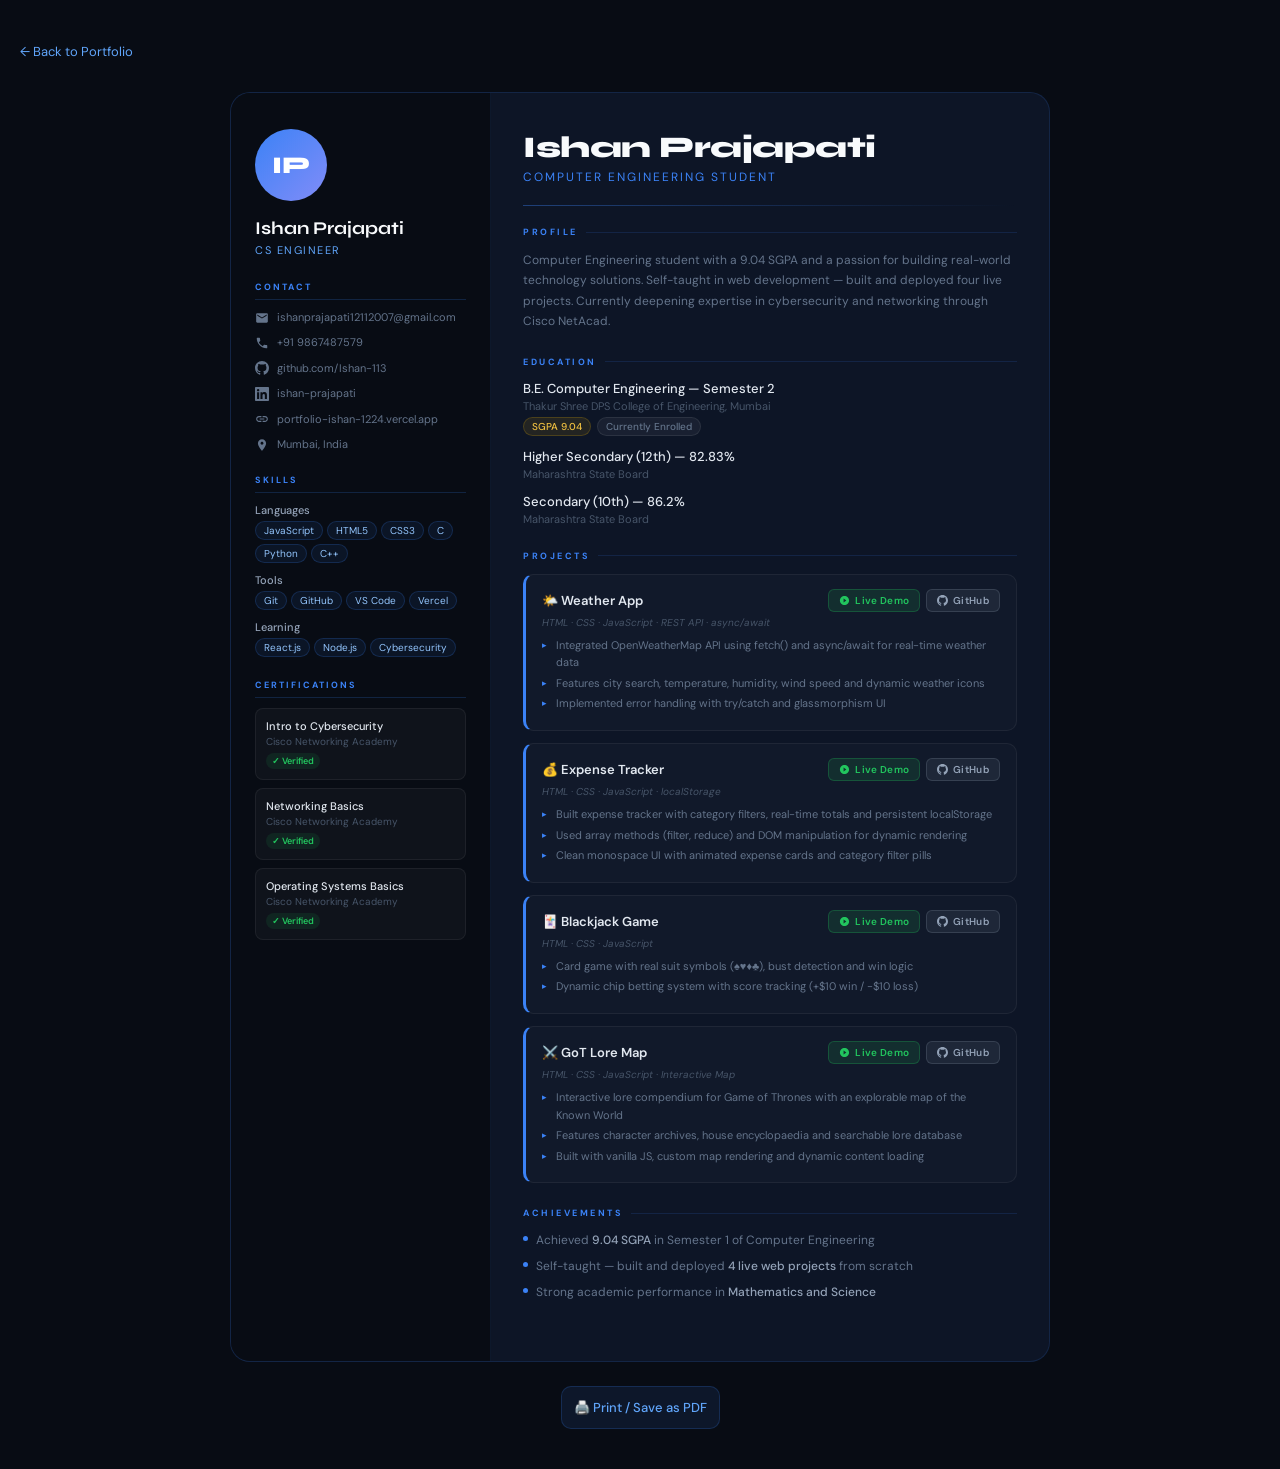
==== resume.html @ ac25f709 "Add OS Basics cert, fix Credly links, mobile resume layout, cursor fix" ====
<!DOCTYPE html>
<html lang="en">
<head>
  <meta charset="UTF-8"/>
  <meta name="viewport" content="width=device-width, initial-scale=1.0"/>
  <title>Ishan Prajapati — Resume</title>
  <link rel="preconnect" href="https://fonts.googleapis.com"/>
  <link href="https://fonts.googleapis.com/css2?family=Syne:wght@400;600;700;800&family=DM+Sans:wght@300;400;500&display=swap" rel="stylesheet"/>
  <style>
    *, *::before, *::after { margin: 0; padding: 0; box-sizing: border-box; }

    body {
      font-family: 'DM Sans', sans-serif;
      background: #080c14;
      color: #e2e8f0;
      min-height: 100vh;
      padding: 40px 20px;
    }

    .back-btn {
      display: inline-flex;
      align-items: center;
      gap: 8px;
      font-size: 13px;
      color: #60a5fa;
      text-decoration: none;
      margin-bottom: 32px;
      transition: opacity 0.2s;
    }
    .back-btn:hover { opacity: 0.7; }

    .resume {
      max-width: 820px;
      margin: 0 auto;
      background: #0d1526;
      border: 1px solid rgba(59,130,246,0.15);
      border-radius: 20px;
      overflow: hidden;
      display: flex;
    }

    /* ── Sidebar ── */
    .sidebar {
      width: 260px;
      background: #080c14;
      padding: 36px 24px;
      flex-shrink: 0;
      border-right: 1px solid rgba(59,130,246,0.1);
    }

    .avatar {
      width: 72px; height: 72px;
      border-radius: 50%;
      background: linear-gradient(135deg, #3b82f6, #818cf8);
      display: flex; align-items: center; justify-content: center;
      font-family: 'Syne', sans-serif;
      font-size: 24px; font-weight: 800; color: white;
      margin-bottom: 16px;
    }

    .sidebar-name { font-family: 'Syne', sans-serif; font-size: 18px; font-weight: 700; color: #f8fafc; margin-bottom: 4px; }
    .sidebar-title { font-size: 11px; color: #60a5fa; letter-spacing: 1.5px; text-transform: uppercase; margin-bottom: 24px; }

    .s-label {
      font-size: 9px; font-weight: 700; letter-spacing: 2px; text-transform: uppercase;
      color: #3b82f6; margin-bottom: 10px; margin-top: 22px;
      padding-bottom: 6px; border-bottom: 1px solid rgba(59,130,246,0.2);
    }

    .contact-item {
      display: flex; align-items: center; gap: 8px;
      font-size: 11px; color: #64748b; margin-bottom: 10px;
      line-height: 1.4; text-decoration: none; transition: color 0.2s;
    }
    .contact-item:hover { color: #60a5fa; }
    .contact-item svg { width: 14px; height: 14px; flex-shrink: 0; fill: currentColor; }

    .skill-row { margin-bottom: 10px; }
    .skill-name { font-size: 11px; color: #94a3b8; margin-bottom: 4px; font-weight: 500; }
    .skill-tags { display: flex; flex-wrap: wrap; gap: 4px; }
    .skill-tag { font-size: 10px; padding: 2px 8px; border-radius: 20px; background: rgba(59,130,246,0.08); border: 1px solid rgba(59,130,246,0.2); color: #93c5fd; }

    .cert-item { background: rgba(255,255,255,0.03); border: 1px solid rgba(255,255,255,0.06); border-radius: 8px; padding: 10px; margin-bottom: 8px; }
    .cert-name { font-size: 11px; color: #e2e8f0; font-weight: 500; margin-bottom: 2px; }
    .cert-org { font-size: 10px; color: #475569; }
    .cert-badge { display: inline-block; margin-top: 4px; font-size: 9px; padding: 2px 6px; border-radius: 10px; background: rgba(34,197,94,0.1); color: #22c55e; font-weight: 600; }

    /* ── Main ── */
    .main { flex: 1; padding: 36px 32px; }

    .main-name { font-family: 'Syne', sans-serif; font-size: 30px; font-weight: 800; color: #f8fafc; letter-spacing: -0.5px; margin-bottom: 4px; }
    .main-title { font-size: 12px; color: #3b82f6; letter-spacing: 2px; text-transform: uppercase; margin-bottom: 20px; }
    .divider { height: 1px; background: linear-gradient(90deg, rgba(59,130,246,0.4), transparent); margin-bottom: 20px; }

    .m-section { margin-bottom: 24px; }
    .m-label { font-size: 9px; font-weight: 700; letter-spacing: 2.5px; text-transform: uppercase; color: #3b82f6; margin-bottom: 12px; display: flex; align-items: center; gap: 8px; }
    .m-label::after { content: ''; flex: 1; height: 1px; background: rgba(59,130,246,0.15); }

    .profile-text { font-size: 12px; color: #64748b; line-height: 1.7; }

    .edu-item { margin-bottom: 12px; }
    .edu-degree { font-size: 13px; font-weight: 500; color: #e2e8f0; margin-bottom: 2px; }
    .edu-school { font-size: 11px; color: #475569; margin-bottom: 4px; }
    .edu-badges { display: flex; gap: 6px; }
    .badge { font-size: 10px; padding: 2px 8px; border-radius: 10px; font-weight: 500; }
    .badge-gold { background: rgba(234,179,8,0.1); color: #f0c040; border: 1px solid rgba(234,179,8,0.2); }
    .badge-gray { background: rgba(255,255,255,0.05); color: #64748b; border: 1px solid rgba(255,255,255,0.08); }

    .project-block { background: rgba(255,255,255,0.02); border: 1px solid rgba(255,255,255,0.06); border-left: 3px solid #3b82f6; border-radius: 10px; padding: 14px 16px; margin-bottom: 12px; transition: all 0.2s; }
    .project-block:hover { border-color: rgba(59,130,246,0.4); background: rgba(59,130,246,0.03); transform: translateX(3px); }
    .project-block-header { display: flex; justify-content: space-between; align-items: center; margin-bottom: 4px; gap: 10px; }
    .project-block-name { font-size: 13px; font-weight: 600; color: #e2e8f0; display: flex; align-items: center; gap: 6px; }
    .project-block-links { display: flex; gap: 6px; flex-shrink: 0; }

    .proj-btn { display: inline-flex; align-items: center; gap: 5px; font-size: 10px; font-weight: 600; padding: 4px 10px; border-radius: 6px; text-decoration: none; transition: all 0.2s; letter-spacing: 0.3px; }
    .proj-btn svg { width: 11px; height: 11px; fill: currentColor; flex-shrink: 0; }
    .proj-btn-live { background: rgba(34,197,94,0.12); color: #22c55e; border: 1px solid rgba(34,197,94,0.25); }
    .proj-btn-live:hover { background: rgba(34,197,94,0.22); box-shadow: 0 0 10px rgba(34,197,94,0.2); transform: translateY(-1px); }
    .proj-btn-github { background: rgba(148,163,184,0.1); color: #94a3b8; border: 1px solid rgba(148,163,184,0.2); }
    .proj-btn-github:hover { background: rgba(148,163,184,0.2); color: #e2e8f0; transform: translateY(-1px); }

    .project-stack { font-size: 10px; color: #475569; font-style: italic; margin-bottom: 8px; }
    .project-points { list-style: none; }
    .project-points li { font-size: 11px; color: #64748b; line-height: 1.6; padding-left: 14px; position: relative; margin-bottom: 3px; }
    .project-points li::before { content: '▸'; position: absolute; left: 0; color: #3b82f6; font-size: 9px; top: 1px; }

    .achieve-item { display: flex; gap: 8px; margin-bottom: 8px; align-items: flex-start; }
    .achieve-dot { width: 5px; height: 5px; border-radius: 50%; background: #3b82f6; flex-shrink: 0; margin-top: 5px; }
    .achieve-text { font-size: 12px; color: #64748b; line-height: 1.5; }
    .achieve-text strong { color: #94a3b8; font-weight: 500; }

    .print-btn {
      display: block; text-align: center; margin: 24px auto 0; max-width: 820px;
      padding: 12px; background: rgba(59,130,246,0.1); border: 1px solid rgba(59,130,246,0.2);
      border-radius: 10px; color: #60a5fa; font-size: 13px; font-weight: 500;
      cursor: pointer; transition: all 0.2s; font-family: 'DM Sans', sans-serif;
    }
    .print-btn:hover { background: rgba(59,130,246,0.2); }

    /* ── Animations ── */
    @keyframes fadeUp { from{opacity:0;transform:translateY(20px)}to{opacity:1;transform:translateY(0)} }
    @keyframes slideInLeft { from{opacity:0;transform:translateX(-20px)}to{opacity:1;transform:translateX(0)} }
    .anim-fade-up    { opacity: 0; }
    .anim-slide-left { opacity: 0; }
    .anim-fade-up.visible    { animation: fadeUp 0.5s ease forwards; }
    .anim-slide-left.visible { animation: slideInLeft 0.5s ease forwards; }

    /* ── Tablet & Mobile: keep side-by-side, just shrink ── */
    @media (max-width: 780px) {
      body { padding: 12px 6px; }
      .back-btn { font-size: 12px; margin-bottom: 16px; }

      .resume {
        flex-direction: row !important;
        border-radius: 12px;
        overflow: hidden;
      }

      .sidebar {
        width: 160px;
        min-width: 160px;
        padding: 20px 14px;
        border-right: 1px solid rgba(59,130,246,0.1);
        border-bottom: none;
        overflow: hidden;
      }

      .avatar { width: 48px; height: 48px; font-size: 16px; margin-bottom: 10px; }
      .sidebar-name { font-size: 13px; margin-bottom: 3px; }
      .sidebar-title { font-size: 8px; letter-spacing: 1px; margin-bottom: 16px; }
      .s-label { font-size: 7px; margin-top: 14px; margin-bottom: 7px; }
      .contact-item { font-size: 9px; gap: 5px; margin-bottom: 7px; overflow: hidden; word-break: break-all; }
      .contact-item svg { width: 10px; height: 10px; flex-shrink: 0; }
      .skill-name { font-size: 9px; }
      .skill-tag { font-size: 8px; padding: 1px 5px; }
      .cert-item { padding: 7px 8px; margin-bottom: 6px; }
      .cert-name { font-size: 9px; }
      .cert-org { font-size: 8px; }
      .cert-badge { font-size: 7px; }

      .main { flex: 1; padding: 20px 14px; min-width: 0; }
      .main-name { font-size: 20px; }
      .main-title { font-size: 9px; letter-spacing: 1.5px; }
      .m-label { font-size: 8px; }
      .profile-text { font-size: 11px; }
      .edu-degree { font-size: 11px; }
      .edu-school { font-size: 10px; }
      .badge { font-size: 9px; }
      .project-block { padding: 10px 12px; }
      .project-block-name { font-size: 11px; }
      .project-stack { font-size: 9px; }
      .project-points li { font-size: 10px; }
      .proj-btn { font-size: 9px; padding: 3px 8px; }
      .achieve-text { font-size: 11px; }
      .project-block-header { flex-direction: column; align-items: flex-start; gap: 5px; }
      .project-block-links { flex-wrap: wrap; }
    }

    /* Extra small screens */
    @media (max-width: 400px) {
      .sidebar {
        width: 135px;
        min-width: 135px;
        padding: 16px 10px;
      }
      .sidebar-name { font-size: 11px; }
      .contact-item { font-size: 8px; }
      .main { padding: 16px 10px; }
      .main-name { font-size: 17px; }
    }

    /* ── PRINT ── */
    @media print {
      /* Force exact colors */
      * { -webkit-print-color-adjust: exact !important; print-color-adjust: exact !important; }

      body { background: #fff; padding: 0; margin: 0; }
      .back-btn, .print-btn { display: none !important; }

      /*
        The layout fix: remove border-radius and overflow:hidden from .resume,
        then use a proper side-by-side layout that doesn't clip or bleed.
        We set explicit pixel widths so PDF renderer has no ambiguity.
      */
      .resume {
        display: flex !important;
        flex-direction: row !important;
        max-width: 100% !important;
        width: 100% !important;
        border-radius: 0 !important;
        border: none !important;
        box-shadow: none !important;
        overflow: visible !important;   /* NOT hidden — this was causing clipping */
        background: transparent !important;
      }

      /* Sidebar: fixed 240px, navy, self-contained */
      .sidebar {
        width: 240px !important;
        min-width: 240px !important;
        max-width: 240px !important;
        flex-shrink: 0 !important;
        flex-grow: 0 !important;
        background: #1e2d4a !important;
        padding: 24px 16px !important;
        border-right: none !important;
        border-radius: 0 !important;
        overflow: hidden !important;       /* clips content that would bleed right */
        box-sizing: border-box !important;
      }

      /* Every element inside sidebar must stay within 240px */
      .sidebar * {
        max-width: 100% !important;
        box-sizing: border-box !important;
        word-break: break-word !important;
        overflow-wrap: break-word !important;
      }

      /* Main: takes all remaining width */
      .main {
        flex: 1 1 auto !important;
        min-width: 0 !important;          /* prevents flex blowout */
        background: #fff !important;
        padding: 24px 22px !important;
        border-radius: 0 !important;
        overflow: hidden !important;
        box-sizing: border-box !important;
      }

      /* Sidebar colors */
      .avatar        { width: 52px !important; height: 52px !important; font-size: 17px !important; margin-bottom: 10px !important; }
      .sidebar-name  { color: #fff !important; font-size: 14px !important; margin-bottom: 3px !important; }
      .sidebar-title { color: #93c5fd !important; font-size: 9px !important; margin-bottom: 16px !important; }
      .s-label       { color: #93c5fd !important; border-bottom-color: rgba(147,197,253,0.3) !important; font-size: 8px !important; margin-top: 14px !important; margin-bottom: 7px !important; }
      .contact-item  { color: #cbd5e1 !important; font-size: 9px !important; margin-bottom: 7px !important; }
      .contact-item svg { fill: #93c5fd !important; width: 11px !important; height: 11px !important; }
      .skill-name    { font-size: 9px !important; color: #94a3b8 !important; margin-bottom: 3px !important; }
      .skill-tags    { display: flex !important; flex-wrap: wrap !important; gap: 3px !important; }
      .skill-tag     { font-size: 8px !important; padding: 1px 5px !important; color: #bfdbfe !important; background: rgba(147,197,253,0.1) !important; border-color: rgba(147,197,253,0.2) !important; }
      .skill-row     { margin-bottom: 8px !important; }
      .cert-item     { padding: 7px 8px !important; margin-bottom: 6px !important; background: rgba(255,255,255,0.04) !important; border-color: rgba(147,197,253,0.15) !important; }
      .cert-name     { font-size: 10px !important; color: #f1f5f9 !important; }
      .cert-org      { font-size: 8px !important; color: #94a3b8 !important; }
      .cert-badge    { font-size: 7px !important; background: rgba(34,197,94,0.2) !important; color: #86efac !important; }

      /* Main colors */
      .main-name     { color: #0f172a !important; font-size: 24px !important; }
      .main-title    { color: #2563eb !important; font-size: 10px !important; }
      .divider       { background: linear-gradient(90deg, #2563eb, transparent) !important; margin-bottom: 14px !important; }
      .m-label       { color: #2563eb !important; font-size: 8px !important; }
      .m-label::after { background: rgba(37,99,235,0.15) !important; }
      .m-section     { margin-bottom: 14px !important; }
      .profile-text  { color: #334155 !important; font-size: 11px !important; }
      .edu-item      { margin-bottom: 9px !important; }
      .edu-degree    { color: #0f172a !important; font-size: 12px !important; }
      .edu-school    { color: #475569 !important; font-size: 10px !important; }
      .badge-gold    { background: rgba(234,179,8,0.12) !important; color: #92400e !important; border-color: rgba(234,179,8,0.3) !important; font-size: 8px !important; }
      .badge-gray    { background: rgba(0,0,0,0.05) !important; color: #475569 !important; border-color: rgba(0,0,0,0.1) !important; font-size: 8px !important; }

      /* Project cards */
      .project-block {
        background: #f8faff !important;
        border: 1px solid #e2e8f0 !important;
        border-left: 3px solid #2563eb !important;
        box-shadow: none !important;
        transform: none !important;
        break-inside: avoid !important;
        margin-bottom: 8px !important;
        padding: 9px 11px !important;
        border-radius: 6px !important;
      }
      .project-block:hover { transform: none !important; }
      .project-block-name { color: #0f172a !important; font-size: 11px !important; }
      .project-stack      { color: #64748b !important; font-size: 8px !important; margin-bottom: 5px !important; }
      .project-points li  { color: #334155 !important; font-size: 9px !important; }
      .project-points li::before { color: #2563eb !important; }

      /* Clickable buttons in PDF */
      .proj-btn {
        display: inline-flex !important;
        align-items: center !important;
        gap: 3px !important;
        font-size: 7px !important;
        padding: 2px 6px !important;
        border-radius: 4px !important;
        text-decoration: none !important;
        font-weight: 600 !important;
      }
      .proj-btn svg { width: 8px !important; height: 8px !important; }
      .proj-btn-live   { background: rgba(34,197,94,0.12) !important; color: #166534 !important; border: 1px solid rgba(34,197,94,0.3) !important; }
      .proj-btn-github { background: rgba(0,0,0,0.05) !important; color: #1e293b !important; border: 1px solid rgba(0,0,0,0.15) !important; }

      .achieve-text        { color: #334155 !important; font-size: 10px !important; }
      .achieve-text strong { color: #0f172a !important; }
      .achieve-dot         { background: #2563eb !important; }

      /* Freeze animations in print */
      .anim-fade-up, .anim-slide-left { opacity: 1 !important; animation: none !important; }
    }
  </style>
</head>
<body>
  <a href="index.html" class="back-btn">← Back to Portfolio</a>

  <div class="resume">
    <!-- Sidebar -->
    <div class="sidebar anim-slide-left">
      <div class="avatar">IP</div>
      <div class="sidebar-name">Ishan Prajapati</div>
      <div class="sidebar-title">CS Engineer</div>

      <div class="s-label">Contact</div>

      <a href="mailto:ishanprajapati12112007@gmail.com" class="contact-item">
        <svg viewBox="0 0 24 24"><path d="M20 4H4c-1.1 0-2 .9-2 2v12c0 1.1.9 2 2 2h16c1.1 0 2-.9 2-2V6c0-1.1-.9-2-2-2zm0 4l-8 5-8-5V6l8 5 8-5v2z"/></svg>
        ishanprajapati12112007@gmail.com
      </a>

      <a href="tel:+919867487579" class="contact-item">
        <svg viewBox="0 0 24 24"><path d="M6.6 10.8c1.4 2.8 3.8 5.1 6.6 6.6l2.2-2.2c.3-.3.7-.4 1-.2 1.1.4 2.3.6 3.6.6.6 0 1 .4 1 1V20c0 .6-.4 1-1 1-9.4 0-17-7.6-17-17 0-.6.4-1 1-1h3.5c.6 0 1 .4 1 1 0 1.3.2 2.5.6 3.6.1.3 0 .7-.2 1L6.6 10.8z"/></svg>
        +91 9867487579
      </a>

      <a href="https://github.com/Ishan-113" target="_blank" class="contact-item">
        <svg viewBox="0 0 24 24"><path d="M12 0C5.374 0 0 5.373 0 12c0 5.302 3.438 9.8 8.207 11.387.599.111.793-.261.793-.577v-2.234c-3.338.726-4.033-1.416-4.033-1.416-.546-1.387-1.333-1.756-1.333-1.756-1.089-.745.083-.729.083-.729 1.205.084 1.839 1.237 1.839 1.237 1.07 1.834 2.807 1.304 3.492.997.107-.775.418-1.305.762-1.604-2.665-.305-5.467-1.334-5.467-5.931 0-1.311.469-2.381 1.236-3.221-.124-.303-.535-1.524.117-3.176 0 0 1.008-.322 3.301 1.23A11.509 11.509 0 0112 5.803c1.02.005 2.047.138 3.006.404 2.291-1.552 3.297-1.23 3.297-1.23.653 1.653.242 2.874.118 3.176.77.84 1.235 1.911 1.235 3.221 0 4.609-2.807 5.624-5.479 5.921.43.372.823 1.102.823 2.222v3.293c0 .319.192.694.801.576C20.566 21.797 24 17.3 24 12c0-6.627-5.373-12-12-12z"/></svg>
        github.com/Ishan-113
      </a>

      <a href="https://linkedin.com/in/ishan-prajapati-607b953b5" target="_blank" class="contact-item">
        <svg viewBox="0 0 24 24"><path d="M20.447 20.452h-3.554v-5.569c0-1.328-.027-3.037-1.852-3.037-1.853 0-2.136 1.445-2.136 2.939v5.667H9.351V9h3.414v1.561h.046c.477-.9 1.637-1.85 3.37-1.85 3.601 0 4.267 2.37 4.267 5.455v6.286zM5.337 7.433a2.062 2.062 0 01-2.063-2.065 2.064 2.064 0 112.063 2.065zm1.782 13.019H3.555V9h3.564v11.452zM22.225 0H1.771C.792 0 0 .774 0 1.729v20.542C0 23.227.792 24 1.771 24h20.451C23.2 24 24 23.227 24 22.271V1.729C24 .774 23.2 0 22.222 0h.003z"/></svg>
        ishan-prajapati
      </a>

      <a href="https://portfolio-ishan-1224.vercel.app" target="_blank" class="contact-item">
        <svg viewBox="0 0 24 24"><path d="M3.9 12c0-1.71 1.39-3.1 3.1-3.1h4V7H7c-2.76 0-5 2.24-5 5s2.24 5 5 5h4v-1.9H7c-1.71 0-3.1-1.39-3.1-3.1zM8 13h8v-2H8v2zm9-6h-4v1.9h4c1.71 0 3.1 1.39 3.1 3.1s-1.39 3.1-3.1 3.1h-4V17h4c2.76 0 5-2.24 5-5s-2.24-5-5-5z"/></svg>
        portfolio-ishan-1224.vercel.app
      </a>

      <a href="#" class="contact-item">
        <svg viewBox="0 0 24 24"><path d="M12 2C8.13 2 5 5.13 5 9c0 5.25 7 13 7 13s7-7.75 7-13c0-3.87-3.13-7-7-7zm0 9.5c-1.38 0-2.5-1.12-2.5-2.5s1.12-2.5 2.5-2.5 2.5 1.12 2.5 2.5-1.12 2.5-2.5 2.5z"/></svg>
        Mumbai, India
      </a>

      <div class="s-label">Skills</div>
      <div class="skill-row">
        <div class="skill-name">Languages</div>
        <div class="skill-tags">
          <span class="skill-tag">JavaScript</span>
          <span class="skill-tag">HTML5</span>
          <span class="skill-tag">CSS3</span>
          <span class="skill-tag">C</span>
          <span class="skill-tag">Python</span>
          <span class="skill-tag">C++</span>
        </div>
      </div>
      <div class="skill-row">
        <div class="skill-name">Tools</div>
        <div class="skill-tags">
          <span class="skill-tag">Git</span>
          <span class="skill-tag">GitHub</span>
          <span class="skill-tag">VS Code</span>
          <span class="skill-tag">Vercel</span>
        </div>
      </div>
      <div class="skill-row">
        <div class="skill-name">Learning</div>
        <div class="skill-tags">
          <span class="skill-tag">React.js</span>
          <span class="skill-tag">Node.js</span>
          <span class="skill-tag">Cybersecurity</span>
        </div>
      </div>

      <div class="s-label">Certifications</div>
      <a href="https://www.credly.com/badges/1be4bca6-f42c-42bf-88e2-a6bc66905e0d/public_url" target="_blank" class="cert-item" style="display:block;text-decoration:none;">
        <div class="cert-name">Intro to Cybersecurity</div>
        <div class="cert-org">Cisco Networking Academy</div>
        <span class="cert-badge">✓ Verified</span>
      </a>
      <a href="https://www.credly.com/badges/a7fa92ae-b0f7-4a75-a039-a1db6ab6cb23/public_url" target="_blank" class="cert-item" style="display:block;text-decoration:none;">
        <div class="cert-name">Networking Basics</div>
        <div class="cert-org">Cisco Networking Academy</div>
        <span class="cert-badge">✓ Verified</span>
      </a>
      <a href="https://www.credly.com/badges/d5253e7c-0d93-44e0-94ad-777a3e38d21d/public_url" target="_blank" class="cert-item" style="display:block;text-decoration:none;">
        <div class="cert-name">Operating Systems Basics</div>
        <div class="cert-org">Cisco Networking Academy</div>
        <span class="cert-badge">✓ Verified</span>
      </a>
    </div>

    <!-- Main -->
    <div class="main anim-fade-up">
      <div class="main-name">Ishan Prajapati</div>
      <div class="main-title">Computer Engineering Student</div>
      <div class="divider"></div>

      <div class="m-section">
        <div class="m-label">Profile</div>
        <p class="profile-text">Computer Engineering student with a 9.04 SGPA and a passion for building real-world technology solutions. Self-taught in web development — built and deployed four live projects. Currently deepening expertise in cybersecurity and networking through Cisco NetAcad.</p>
      </div>

      <div class="m-section">
        <div class="m-label">Education</div>
        <div class="edu-item">
          <div class="edu-degree">B.E. Computer Engineering — Semester 2</div>
          <div class="edu-school">Thakur Shree DPS College of Engineering, Mumbai</div>
          <div class="edu-badges">
            <span class="badge badge-gold">SGPA 9.04</span>
            <span class="badge badge-gray">Currently Enrolled</span>
          </div>
        </div>
        <div class="edu-item">
          <div class="edu-degree">Higher Secondary (12th) — 82.83%</div>
          <div class="edu-school">Maharashtra State Board</div>
        </div>
        <div class="edu-item">
          <div class="edu-degree">Secondary (10th) — 86.2%</div>
          <div class="edu-school">Maharashtra State Board</div>
        </div>
      </div>

      <div class="m-section">
        <div class="m-label">Projects</div>

        <div class="project-block">
          <div class="project-block-header">
            <div class="project-block-name">🌤️ Weather App</div>
            <div class="project-block-links">
              <a href="https://weather-app-chi-two-25.vercel.app/" target="_blank" class="proj-btn proj-btn-live">
                <svg viewBox="0 0 24 24"><path d="M12 2C6.48 2 2 6.48 2 12s4.48 10 10 10 10-4.48 10-10S17.52 2 12 2zm-2 14.5v-9l6 4.5-6 4.5z"/></svg>
                Live Demo
              </a>
              <a href="https://github.com/Ishan-113/weather-app" target="_blank" class="proj-btn proj-btn-github">
                <svg viewBox="0 0 24 24"><path d="M12 0C5.374 0 0 5.373 0 12c0 5.302 3.438 9.8 8.207 11.387.599.111.793-.261.793-.577v-2.234c-3.338.726-4.033-1.416-4.033-1.416-.546-1.387-1.333-1.756-1.333-1.756-1.089-.745.083-.729.083-.729 1.205.084 1.839 1.237 1.839 1.237 1.07 1.834 2.807 1.304 3.492.997.107-.775.418-1.305.762-1.604-2.665-.305-5.467-1.334-5.467-5.931 0-1.311.469-2.381 1.236-3.221-.124-.303-.535-1.524.117-3.176 0 0 1.008-.322 3.301 1.23A11.509 11.509 0 0112 5.803c1.02.005 2.047.138 3.006.404 2.291-1.552 3.297-1.23 3.297-1.23.653 1.653.242 2.874.118 3.176.77.84 1.235 1.911 1.235 3.221 0 4.609-2.807 5.624-5.479 5.921.43.372.823 1.102.823 2.222v3.293c0 .319.192.694.801.576C20.566 21.797 24 17.3 24 12c0-6.627-5.373-12-12-12z"/></svg>
                GitHub
              </a>
            </div>
          </div>
          <div class="project-stack">HTML · CSS · JavaScript · REST API · async/await</div>
          <ul class="project-points">
            <li>Integrated OpenWeatherMap API using fetch() and async/await for real-time weather data</li>
            <li>Features city search, temperature, humidity, wind speed and dynamic weather icons</li>
            <li>Implemented error handling with try/catch and glassmorphism UI</li>
          </ul>
        </div>

        <div class="project-block">
          <div class="project-block-header">
            <div class="project-block-name">💰 Expense Tracker</div>
            <div class="project-block-links">
              <a href="https://expense-tracker-peach-three-29.vercel.app/" target="_blank" class="proj-btn proj-btn-live">
                <svg viewBox="0 0 24 24"><path d="M12 2C6.48 2 2 6.48 2 12s4.48 10 10 10 10-4.48 10-10S17.52 2 12 2zm-2 14.5v-9l6 4.5-6 4.5z"/></svg>
                Live Demo
              </a>
              <a href="https://github.com/Ishan-113/expense-tracker" target="_blank" class="proj-btn proj-btn-github">
                <svg viewBox="0 0 24 24"><path d="M12 0C5.374 0 0 5.373 0 12c0 5.302 3.438 9.8 8.207 11.387.599.111.793-.261.793-.577v-2.234c-3.338.726-4.033-1.416-4.033-1.416-.546-1.387-1.333-1.756-1.333-1.756-1.089-.745.083-.729.083-.729 1.205.084 1.839 1.237 1.839 1.237 1.07 1.834 2.807 1.304 3.492.997.107-.775.418-1.305.762-1.604-2.665-.305-5.467-1.334-5.467-5.931 0-1.311.469-2.381 1.236-3.221-.124-.303-.535-1.524.117-3.176 0 0 1.008-.322 3.301 1.23A11.509 11.509 0 0112 5.803c1.02.005 2.047.138 3.006.404 2.291-1.552 3.297-1.23 3.297-1.23.653 1.653.242 2.874.118 3.176.77.84 1.235 1.911 1.235 3.221 0 4.609-2.807 5.624-5.479 5.921.43.372.823 1.102.823 2.222v3.293c0 .319.192.694.801.576C20.566 21.797 24 17.3 24 12c0-6.627-5.373-12-12-12z"/></svg>
                GitHub
              </a>
            </div>
          </div>
          <div class="project-stack">HTML · CSS · JavaScript · localStorage</div>
          <ul class="project-points">
            <li>Built expense tracker with category filters, real-time totals and persistent localStorage</li>
            <li>Used array methods (filter, reduce) and DOM manipulation for dynamic rendering</li>
            <li>Clean monospace UI with animated expense cards and category filter pills</li>
          </ul>
        </div>

        <div class="project-block">
          <div class="project-block-header">
            <div class="project-block-name">🃏 Blackjack Game</div>
            <div class="project-block-links">
              <a href="https://blackjack-alpha-wine.vercel.app/" target="_blank" class="proj-btn proj-btn-live">
                <svg viewBox="0 0 24 24"><path d="M12 2C6.48 2 2 6.48 2 12s4.48 10 10 10 10-4.48 10-10S17.52 2 12 2zm-2 14.5v-9l6 4.5-6 4.5z"/></svg>
                Live Demo
              </a>
              <a href="https://github.com/Ishan-113/blackjack" target="_blank" class="proj-btn proj-btn-github">
                <svg viewBox="0 0 24 24"><path d="M12 0C5.374 0 0 5.373 0 12c0 5.302 3.438 9.8 8.207 11.387.599.111.793-.261.793-.577v-2.234c-3.338.726-4.033-1.416-4.033-1.416-.546-1.387-1.333-1.756-1.333-1.756-1.089-.745.083-.729.083-.729 1.205.084 1.839 1.237 1.839 1.237 1.07 1.834 2.807 1.304 3.492.997.107-.775.418-1.305.762-1.604-2.665-.305-5.467-1.334-5.467-5.931 0-1.311.469-2.381 1.236-3.221-.124-.303-.535-1.524.117-3.176 0 0 1.008-.322 3.301 1.23A11.509 11.509 0 0112 5.803c1.02.005 2.047.138 3.006.404 2.291-1.552 3.297-1.23 3.297-1.23.653 1.653.242 2.874.118 3.176.77.84 1.235 1.911 1.235 3.221 0 4.609-2.807 5.624-5.479 5.921.43.372.823 1.102.823 2.222v3.293c0 .319.192.694.801.576C20.566 21.797 24 17.3 24 12c0-6.627-5.373-12-12-12z"/></svg>
                GitHub
              </a>
            </div>
          </div>
          <div class="project-stack">HTML · CSS · JavaScript</div>
          <ul class="project-points">
            <li>Card game with real suit symbols (♠♥♦♣), bust detection and win logic</li>
            <li>Dynamic chip betting system with score tracking (+$10 win / -$10 loss)</li>
          </ul>
        </div>

        <div class="project-block">
          <div class="project-block-header">
            <div class="project-block-name">⚔️ GoT Lore Map</div>
            <div class="project-block-links">
              <a href="https://go-t-lore-map.vercel.app/" target="_blank" class="proj-btn proj-btn-live">
                <svg viewBox="0 0 24 24"><path d="M12 2C6.48 2 2 6.48 2 12s4.48 10 10 10 10-4.48 10-10S17.52 2 12 2zm-2 14.5v-9l6 4.5-6 4.5z"/></svg>
                Live Demo
              </a>
              <a href="https://github.com/Ishan-113/go-t-lore-map" target="_blank" class="proj-btn proj-btn-github">
                <svg viewBox="0 0 24 24"><path d="M12 0C5.374 0 0 5.373 0 12c0 5.302 3.438 9.8 8.207 11.387.599.111.793-.261.793-.577v-2.234c-3.338.726-4.033-1.416-4.033-1.416-.546-1.387-1.333-1.756-1.333-1.756-1.089-.745.083-.729.083-.729 1.205.084 1.839 1.237 1.839 1.237 1.07 1.834 2.807 1.304 3.492.997.107-.775.418-1.305.762-1.604-2.665-.305-5.467-1.334-5.467-5.931 0-1.311.469-2.381 1.236-3.221-.124-.303-.535-1.524.117-3.176 0 0 1.008-.322 3.301 1.23A11.509 11.509 0 0112 5.803c1.02.005 2.047.138 3.006.404 2.291-1.552 3.297-1.23 3.297-1.23.653 1.653.242 2.874.118 3.176.77.84 1.235 1.911 1.235 3.221 0 4.609-2.807 5.624-5.479 5.921.43.372.823 1.102.823 2.222v3.293c0 .319.192.694.801.576C20.566 21.797 24 17.3 24 12c0-6.627-5.373-12-12-12z"/></svg>
                GitHub
              </a>
            </div>
          </div>
          <div class="project-stack">HTML · CSS · JavaScript · Interactive Map</div>
          <ul class="project-points">
            <li>Interactive lore compendium for Game of Thrones with an explorable map of the Known World</li>
            <li>Features character archives, house encyclopaedia and searchable lore database</li>
            <li>Built with vanilla JS, custom map rendering and dynamic content loading</li>
          </ul>
        </div>
      </div>

      <div class="m-section">
        <div class="m-label">Achievements</div>
        <div class="achieve-item">
          <div class="achieve-dot"></div>
          <div class="achieve-text">Achieved <strong>9.04 SGPA</strong> in Semester 1 of Computer Engineering</div>
        </div>
        <div class="achieve-item">
          <div class="achieve-dot"></div>
          <div class="achieve-text">Self-taught — built and deployed <strong>4 live web projects</strong> from scratch</div>
        </div>
        <div class="achieve-item">
          <div class="achieve-dot"></div>
          <div class="achieve-text">Strong academic performance in <strong>Mathematics and Science</strong></div>
        </div>
      </div>
    </div>
  </div>

  <button class="print-btn" onclick="window.print()">🖨️ Print / Save as PDF</button>

  <script>
    const obs = new IntersectionObserver((entries) => {
      entries.forEach(e => { if (e.isIntersecting) { e.target.classList.add('visible'); obs.unobserve(e.target); } });
    }, { threshold: 0.1 });

    document.querySelectorAll('.anim-fade-up, .anim-slide-left').forEach((el, i) => {
      el.style.animationDelay = `${i * 0.08}s`;
      obs.observe(el);
    });

    document.querySelectorAll('.m-section').forEach((el, i) => {
      el.classList.add('anim-fade-up');
      el.style.animationDelay = `${0.15 + i * 0.1}s`;
      obs.observe(el);
    });

    document.querySelectorAll('.project-block').forEach(card => {
      card.addEventListener('mousemove', e => {
        const r = card.getBoundingClientRect();
        card.style.transform = `perspective(600px) rotateY(${(e.clientX-r.left-r.width/2)/25}deg) translateX(3px)`;
      });
      card.addEventListener('mouseleave', () => { card.style.transform=''; card.style.transition='transform 0.4s ease'; });
      card.addEventListener('mouseenter', () => { card.style.transition='transform 0.1s ease'; });
    });

    document.querySelectorAll('.cert-item').forEach(c => {
      c.addEventListener('mouseenter', () => { c.style.borderColor='rgba(59,130,246,0.4)'; c.style.background='rgba(59,130,246,0.06)'; c.style.transition='all 0.2s'; });
      c.addEventListener('mouseleave', () => { c.style.borderColor=''; c.style.background=''; });
    });
  </script>
</body>
</html>
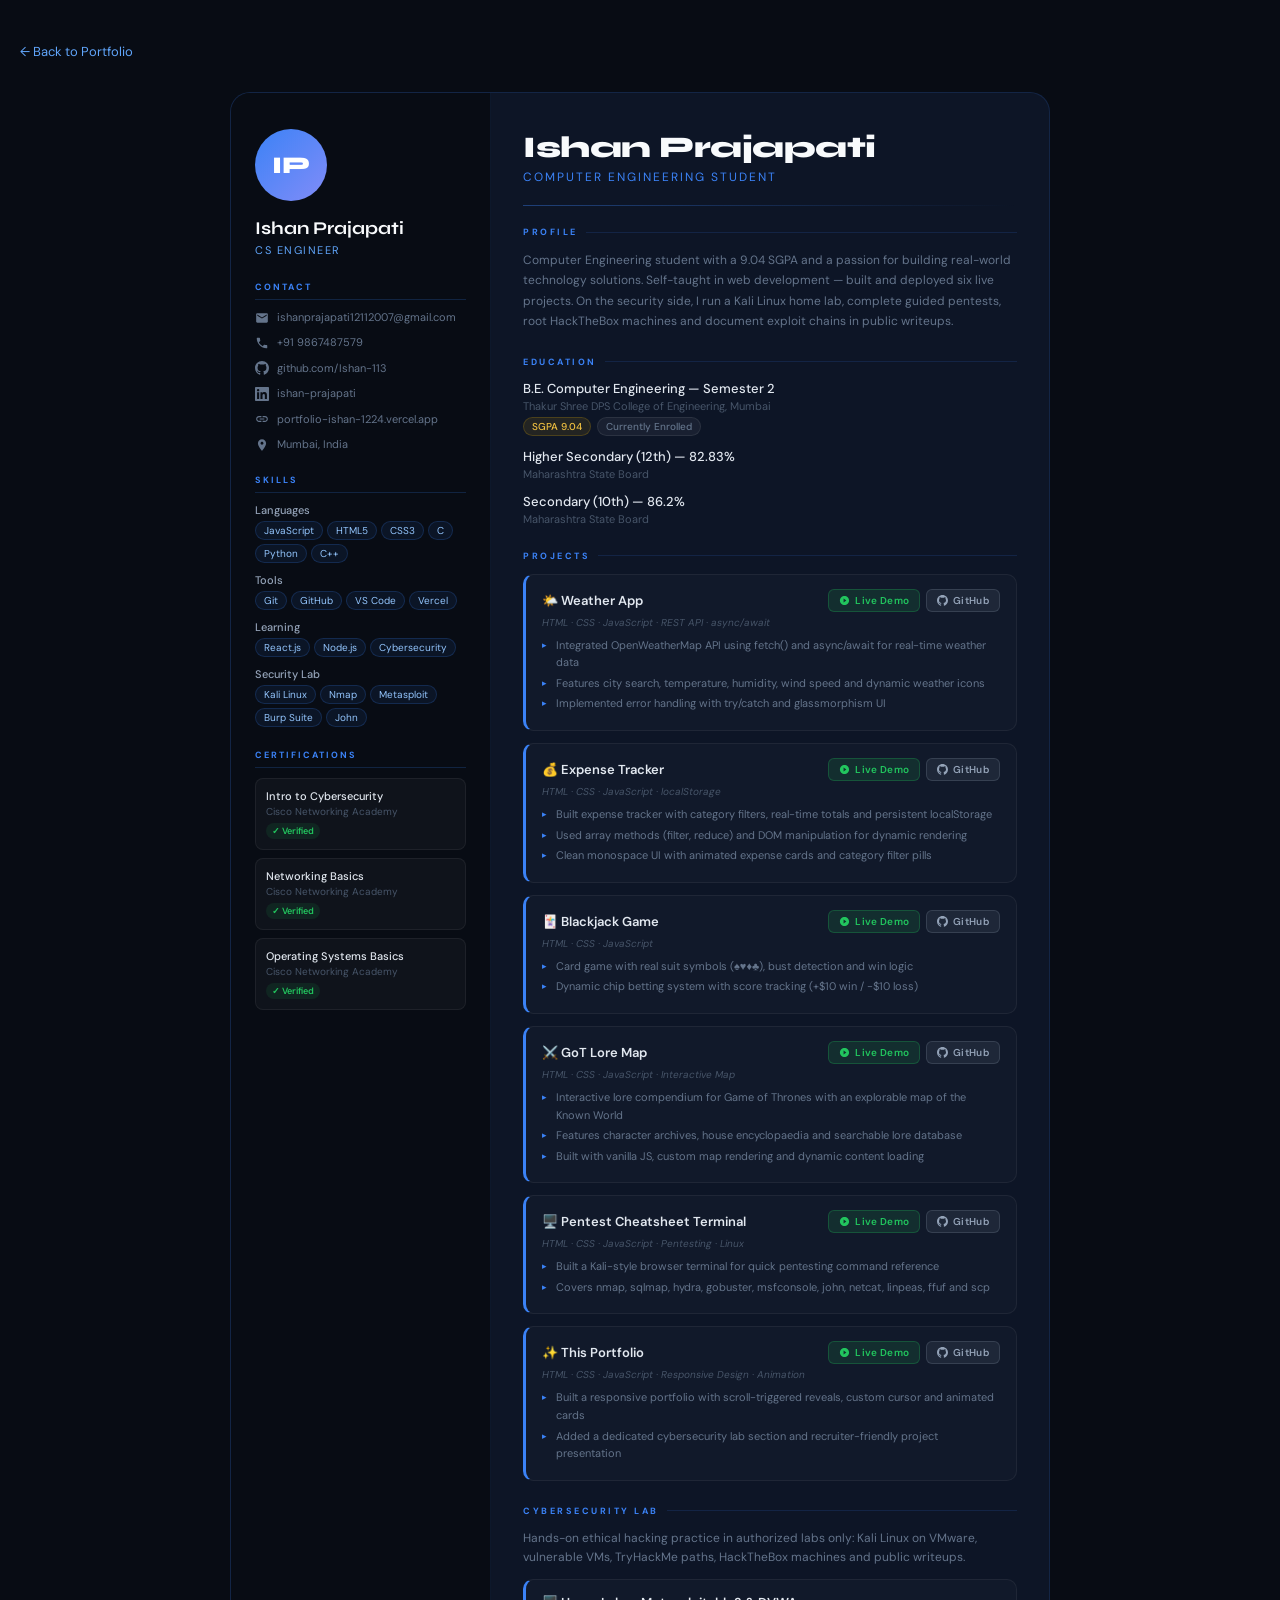
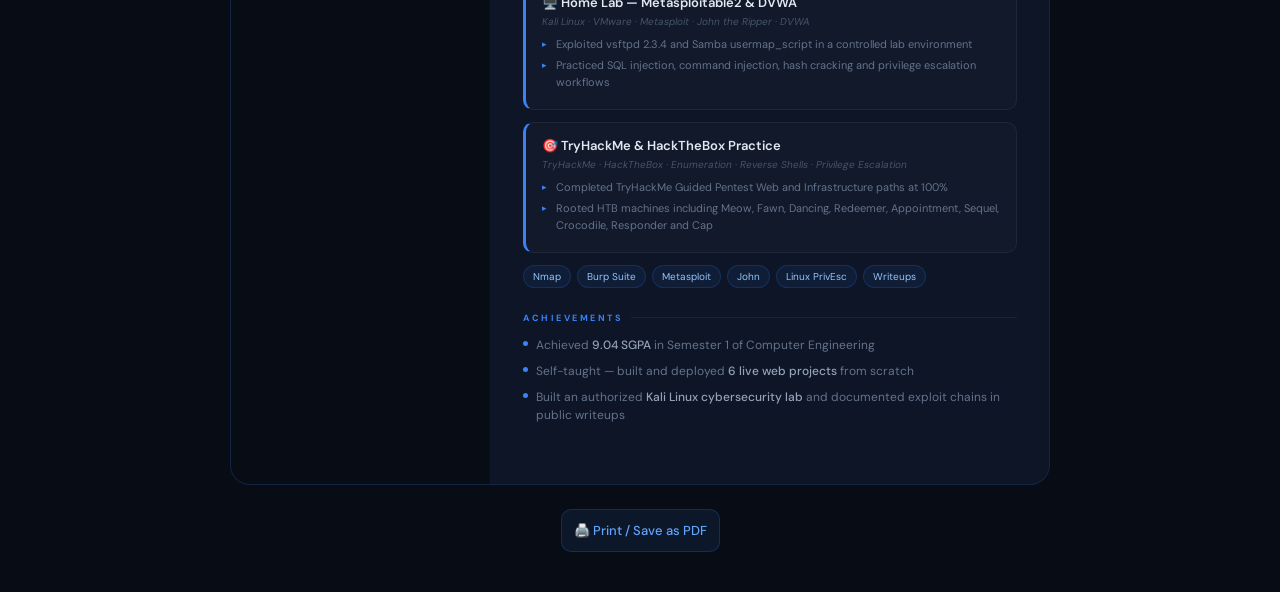
==== commit 03101406: "Add cybersecurity lab and resume updates" ====
--- a/resume.html
+++ b/resume.html
@@ -123,6 +123,11 @@
     .project-points { list-style: none; }
     .project-points li { font-size: 11px; color: #64748b; line-height: 1.6; padding-left: 14px; position: relative; margin-bottom: 3px; }
     .project-points li::before { content: '▸'; position: absolute; left: 0; color: #3b82f6; font-size: 9px; top: 1px; }
+
+    .lab-summary { font-size: 12px; color: #64748b; line-height: 1.6; margin-bottom: 12px; }
+    .lab-pills { display: flex; flex-wrap: wrap; gap: 6px; margin-top: 10px; }
+    .lab-pill { font-size: 10px; padding: 4px 9px; border-radius: 999px; background: rgba(59,130,246,0.08); border: 1px solid rgba(59,130,246,0.18); color: #93c5fd; transition: all 0.2s; }
+    .lab-pill:hover { background: rgba(59,130,246,0.16); transform: translateY(-1px); }
 
     .achieve-item { display: flex; gap: 8px; margin-bottom: 8px; align-items: flex-start; }
     .achieve-dot { width: 5px; height: 5px; border-radius: 50%; background: #3b82f6; flex-shrink: 0; margin-top: 5px; }
@@ -191,6 +196,8 @@
       .project-stack { font-size: 9px; }
       .project-points li { font-size: 10px; }
       .proj-btn { font-size: 9px; padding: 3px 8px; }
+      .lab-summary { font-size: 10px; }
+      .lab-pill { font-size: 8px; padding: 3px 7px; }
       .achieve-text { font-size: 11px; }
       .project-block-header { flex-direction: column; align-items: flex-start; gap: 5px; }
       .project-block-links { flex-wrap: wrap; }
@@ -306,15 +313,23 @@
         box-shadow: none !important;
         transform: none !important;
         break-inside: avoid !important;
-        margin-bottom: 8px !important;
-        padding: 9px 11px !important;
+        page-break-inside: avoid !important;
+        margin-bottom: 5px !important;
+        padding: 6px 9px !important;
         border-radius: 6px !important;
       }
       .project-block:hover { transform: none !important; }
-      .project-block-name { color: #0f172a !important; font-size: 11px !important; }
-      .project-stack      { color: #64748b !important; font-size: 8px !important; margin-bottom: 5px !important; }
-      .project-points li  { color: #334155 !important; font-size: 9px !important; }
+      .project-block-name { color: #0f172a !important; font-size: 10px !important; }
+      .project-stack      { color: #64748b !important; font-size: 7.5px !important; margin-bottom: 3px !important; }
+      .project-points     { margin-top: 3px !important; }
+      .project-points li  { color: #334155 !important; font-size: 8.5px !important; line-height: 1.4 !important; margin-bottom: 1px !important; }
       .project-points li::before { color: #2563eb !important; }
+      .project-block-header { margin-bottom: 3px !important; }
+
+      .lab-summary { color: #334155 !important; font-size: 8.5px !important; line-height: 1.35 !important; margin-bottom: 5px !important; }
+      .lab-pills { gap: 3px !important; margin-top: 4px !important; }
+      .lab-pill { color: #1d4ed8 !important; background: rgba(37,99,235,0.08) !important; border-color: rgba(37,99,235,0.2) !important; font-size: 7px !important; padding: 1px 5px !important; }
+      .lab-pill:hover { transform: none !important; }
 
       /* Clickable buttons in PDF */
       .proj-btn {
@@ -322,16 +337,18 @@
         align-items: center !important;
         gap: 3px !important;
         font-size: 7px !important;
-        padding: 2px 6px !important;
+        padding: 2px 5px !important;
         border-radius: 4px !important;
         text-decoration: none !important;
         font-weight: 600 !important;
       }
-      .proj-btn svg { width: 8px !important; height: 8px !important; }
+      .proj-btn svg { width: 7px !important; height: 7px !important; }
       .proj-btn-live   { background: rgba(34,197,94,0.12) !important; color: #166534 !important; border: 1px solid rgba(34,197,94,0.3) !important; }
       .proj-btn-github { background: rgba(0,0,0,0.05) !important; color: #1e293b !important; border: 1px solid rgba(0,0,0,0.15) !important; }
 
-      .achieve-text        { color: #334155 !important; font-size: 10px !important; }
+      .m-section     { margin-bottom: 10px !important; }
+      .achieve-item  { margin-bottom: 4px !important; }
+      .achieve-text        { color: #334155 !important; font-size: 9px !important; }
       .achieve-text strong { color: #0f172a !important; }
       .achieve-dot         { background: #2563eb !important; }
 
@@ -411,6 +428,16 @@
           <span class="skill-tag">Cybersecurity</span>
         </div>
       </div>
+      <div class="skill-row">
+        <div class="skill-name">Security Lab</div>
+        <div class="skill-tags">
+          <span class="skill-tag">Kali Linux</span>
+          <span class="skill-tag">Nmap</span>
+          <span class="skill-tag">Metasploit</span>
+          <span class="skill-tag">Burp Suite</span>
+          <span class="skill-tag">John</span>
+        </div>
+      </div>
 
       <div class="s-label">Certifications</div>
       <a href="https://www.credly.com/badges/1be4bca6-f42c-42bf-88e2-a6bc66905e0d/public_url" target="_blank" class="cert-item" style="display:block;text-decoration:none;">
@@ -438,7 +465,7 @@
 
       <div class="m-section">
         <div class="m-label">Profile</div>
-        <p class="profile-text">Computer Engineering student with a 9.04 SGPA and a passion for building real-world technology solutions. Self-taught in web development — built and deployed four live projects. Currently deepening expertise in cybersecurity and networking through Cisco NetAcad.</p>
+        <p class="profile-text">Computer Engineering student with a 9.04 SGPA and a passion for building real-world technology solutions. Self-taught in web development — built and deployed six live projects. On the security side, I run a Kali Linux home lab, complete guided pentests, root HackTheBox machines and document exploit chains in public writeups.</p>
       </div>
 
       <div class="m-section">
@@ -537,7 +564,7 @@
                 <svg viewBox="0 0 24 24"><path d="M12 2C6.48 2 2 6.48 2 12s4.48 10 10 10 10-4.48 10-10S17.52 2 12 2zm-2 14.5v-9l6 4.5-6 4.5z"/></svg>
                 Live Demo
               </a>
-              <a href="https://github.com/Ishan-113/go-t-lore-map" target="_blank" class="proj-btn proj-btn-github">
+              <a href="https://github.com/Ishan-113/GoT-Lore-Map" target="_blank" class="proj-btn proj-btn-github">
                 <svg viewBox="0 0 24 24"><path d="M12 0C5.374 0 0 5.373 0 12c0 5.302 3.438 9.8 8.207 11.387.599.111.793-.261.793-.577v-2.234c-3.338.726-4.033-1.416-4.033-1.416-.546-1.387-1.333-1.756-1.333-1.756-1.089-.745.083-.729.083-.729 1.205.084 1.839 1.237 1.839 1.237 1.07 1.834 2.807 1.304 3.492.997.107-.775.418-1.305.762-1.604-2.665-.305-5.467-1.334-5.467-5.931 0-1.311.469-2.381 1.236-3.221-.124-.303-.535-1.524.117-3.176 0 0 1.008-.322 3.301 1.23A11.509 11.509 0 0112 5.803c1.02.005 2.047.138 3.006.404 2.291-1.552 3.297-1.23 3.297-1.23.653 1.653.242 2.874.118 3.176.77.84 1.235 1.911 1.235 3.221 0 4.609-2.807 5.624-5.479 5.921.43.372.823 1.102.823 2.222v3.293c0 .319.192.694.801.576C20.566 21.797 24 17.3 24 12c0-6.627-5.373-12-12-12z"/></svg>
                 GitHub
               </a>
@@ -550,6 +577,84 @@
             <li>Built with vanilla JS, custom map rendering and dynamic content loading</li>
           </ul>
         </div>
+
+        <div class="project-block">
+          <div class="project-block-header">
+            <div class="project-block-name">🖥️ Pentest Cheatsheet Terminal</div>
+            <div class="project-block-links">
+              <a href="https://pentest-cheatsheet-tau.vercel.app/" target="_blank" class="proj-btn proj-btn-live">
+                <svg viewBox="0 0 24 24"><path d="M12 2C6.48 2 2 6.48 2 12s4.48 10 10 10 10-4.48 10-10S17.52 2 12 2zm-2 14.5v-9l6 4.5-6 4.5z"/></svg>
+                Live Demo
+              </a>
+              <a href="https://github.com/Ishan-113/Pentest_cheatsheet" target="_blank" class="proj-btn proj-btn-github">
+                <svg viewBox="0 0 24 24"><path d="M12 0C5.374 0 0 5.373 0 12c0 5.302 3.438 9.8 8.207 11.387.599.111.793-.261.793-.577v-2.234c-3.338.726-4.033-1.416-4.033-1.416-.546-1.387-1.333-1.756-1.333-1.756-1.089-.745.083-.729.083-.729 1.205.084 1.839 1.237 1.839 1.237 1.07 1.834 2.807 1.304 3.492.997.107-.775.418-1.305.762-1.604-2.665-.305-5.467-1.334-5.467-5.931 0-1.311.469-2.381 1.236-3.221-.124-.303-.535-1.524.117-3.176 0 0 1.008-.322 3.301 1.23A11.509 11.509 0 0112 5.803c1.02.005 2.047.138 3.006.404 2.291-1.552 3.297-1.23 3.297-1.23.653 1.653.242 2.874.118 3.176.77.84 1.235 1.911 1.235 3.221 0 4.609-2.807 5.624-5.479 5.921.43.372.823 1.102.823 2.222v3.293c0 .319.192.694.801.576C20.566 21.797 24 17.3 24 12c0-6.627-5.373-12-12-12z"/></svg>
+                GitHub
+              </a>
+            </div>
+          </div>
+          <div class="project-stack">HTML · CSS · JavaScript · Pentesting · Linux</div>
+          <ul class="project-points">
+            <li>Built a Kali-style browser terminal for quick pentesting command reference</li>
+            <li>Covers nmap, sqlmap, hydra, gobuster, msfconsole, john, netcat, linpeas, ffuf and scp</li>
+          </ul>
+        </div>
+
+        <div class="project-block">
+          <div class="project-block-header">
+            <div class="project-block-name">✨ This Portfolio</div>
+            <div class="project-block-links">
+              <a href="https://portfolio-ishan-1224.vercel.app/" target="_blank" class="proj-btn proj-btn-live">
+                <svg viewBox="0 0 24 24"><path d="M12 2C6.48 2 2 6.48 2 12s4.48 10 10 10 10-4.48 10-10S17.52 2 12 2zm-2 14.5v-9l6 4.5-6 4.5z"/></svg>
+                Live Demo
+              </a>
+              <a href="https://github.com/Ishan-113/portfolio" target="_blank" class="proj-btn proj-btn-github">
+                <svg viewBox="0 0 24 24"><path d="M12 0C5.374 0 0 5.373 0 12c0 5.302 3.438 9.8 8.207 11.387.599.111.793-.261.793-.577v-2.234c-3.338.726-4.033-1.416-4.033-1.416-.546-1.387-1.333-1.756-1.333-1.756-1.089-.745.083-.729.083-.729 1.205.084 1.839 1.237 1.839 1.237 1.07 1.834 2.807 1.304 3.492.997.107-.775.418-1.305.762-1.604-2.665-.305-5.467-1.334-5.467-5.931 0-1.311.469-2.381 1.236-3.221-.124-.303-.535-1.524.117-3.176 0 0 1.008-.322 3.301 1.23A11.509 11.509 0 0112 5.803c1.02.005 2.047.138 3.006.404 2.291-1.552 3.297-1.23 3.297-1.23.653 1.653.242 2.874.118 3.176.77.84 1.235 1.911 1.235 3.221 0 4.609-2.807 5.624-5.479 5.921.43.372.823 1.102.823 2.222v3.293c0 .319.192.694.801.576C20.566 21.797 24 17.3 24 12c0-6.627-5.373-12-12-12z"/></svg>
+                GitHub
+              </a>
+            </div>
+          </div>
+          <div class="project-stack">HTML · CSS · JavaScript · Responsive Design · Animation</div>
+          <ul class="project-points">
+            <li>Built a responsive portfolio with scroll-triggered reveals, custom cursor and animated cards</li>
+            <li>Added a dedicated cybersecurity lab section and recruiter-friendly project presentation</li>
+          </ul>
+        </div>
+      </div>
+
+      <div class="m-section">
+        <div class="m-label">Cybersecurity Lab</div>
+        <p class="lab-summary">Hands-on ethical hacking practice in authorized labs only: Kali Linux on VMware, vulnerable VMs, TryHackMe paths, HackTheBox machines and public writeups.</p>
+
+        <div class="project-block">
+          <div class="project-block-header">
+            <div class="project-block-name">🖥️ Home Lab — Metasploitable2 & DVWA</div>
+          </div>
+          <div class="project-stack">Kali Linux · VMware · Metasploit · John the Ripper · DVWA</div>
+          <ul class="project-points">
+            <li>Exploited vsftpd 2.3.4 and Samba usermap_script in a controlled lab environment</li>
+            <li>Practiced SQL injection, command injection, hash cracking and privilege escalation workflows</li>
+          </ul>
+        </div>
+
+        <div class="project-block">
+          <div class="project-block-header">
+            <div class="project-block-name">🎯 TryHackMe & HackTheBox Practice</div>
+          </div>
+          <div class="project-stack">TryHackMe · HackTheBox · Enumeration · Reverse Shells · Privilege Escalation</div>
+          <ul class="project-points">
+            <li>Completed TryHackMe Guided Pentest Web and Infrastructure paths at 100%</li>
+            <li>Rooted HTB machines including Meow, Fawn, Dancing, Redeemer, Appointment, Sequel, Crocodile, Responder and Cap</li>
+          </ul>
+        </div>
+
+        <div class="lab-pills">
+          <span class="lab-pill">Nmap</span>
+          <span class="lab-pill">Burp Suite</span>
+          <span class="lab-pill">Metasploit</span>
+          <span class="lab-pill">John</span>
+          <span class="lab-pill">Linux PrivEsc</span>
+          <span class="lab-pill">Writeups</span>
+        </div>
       </div>
 
       <div class="m-section">
@@ -560,11 +665,11 @@
         </div>
         <div class="achieve-item">
           <div class="achieve-dot"></div>
-          <div class="achieve-text">Self-taught — built and deployed <strong>4 live web projects</strong> from scratch</div>
+          <div class="achieve-text">Self-taught — built and deployed <strong>6 live web projects</strong> from scratch</div>
         </div>
         <div class="achieve-item">
           <div class="achieve-dot"></div>
-          <div class="achieve-text">Strong academic performance in <strong>Mathematics and Science</strong></div>
+          <div class="achieve-text">Built an authorized <strong>Kali Linux cybersecurity lab</strong> and documented exploit chains in public writeups</div>
         </div>
       </div>
     </div>
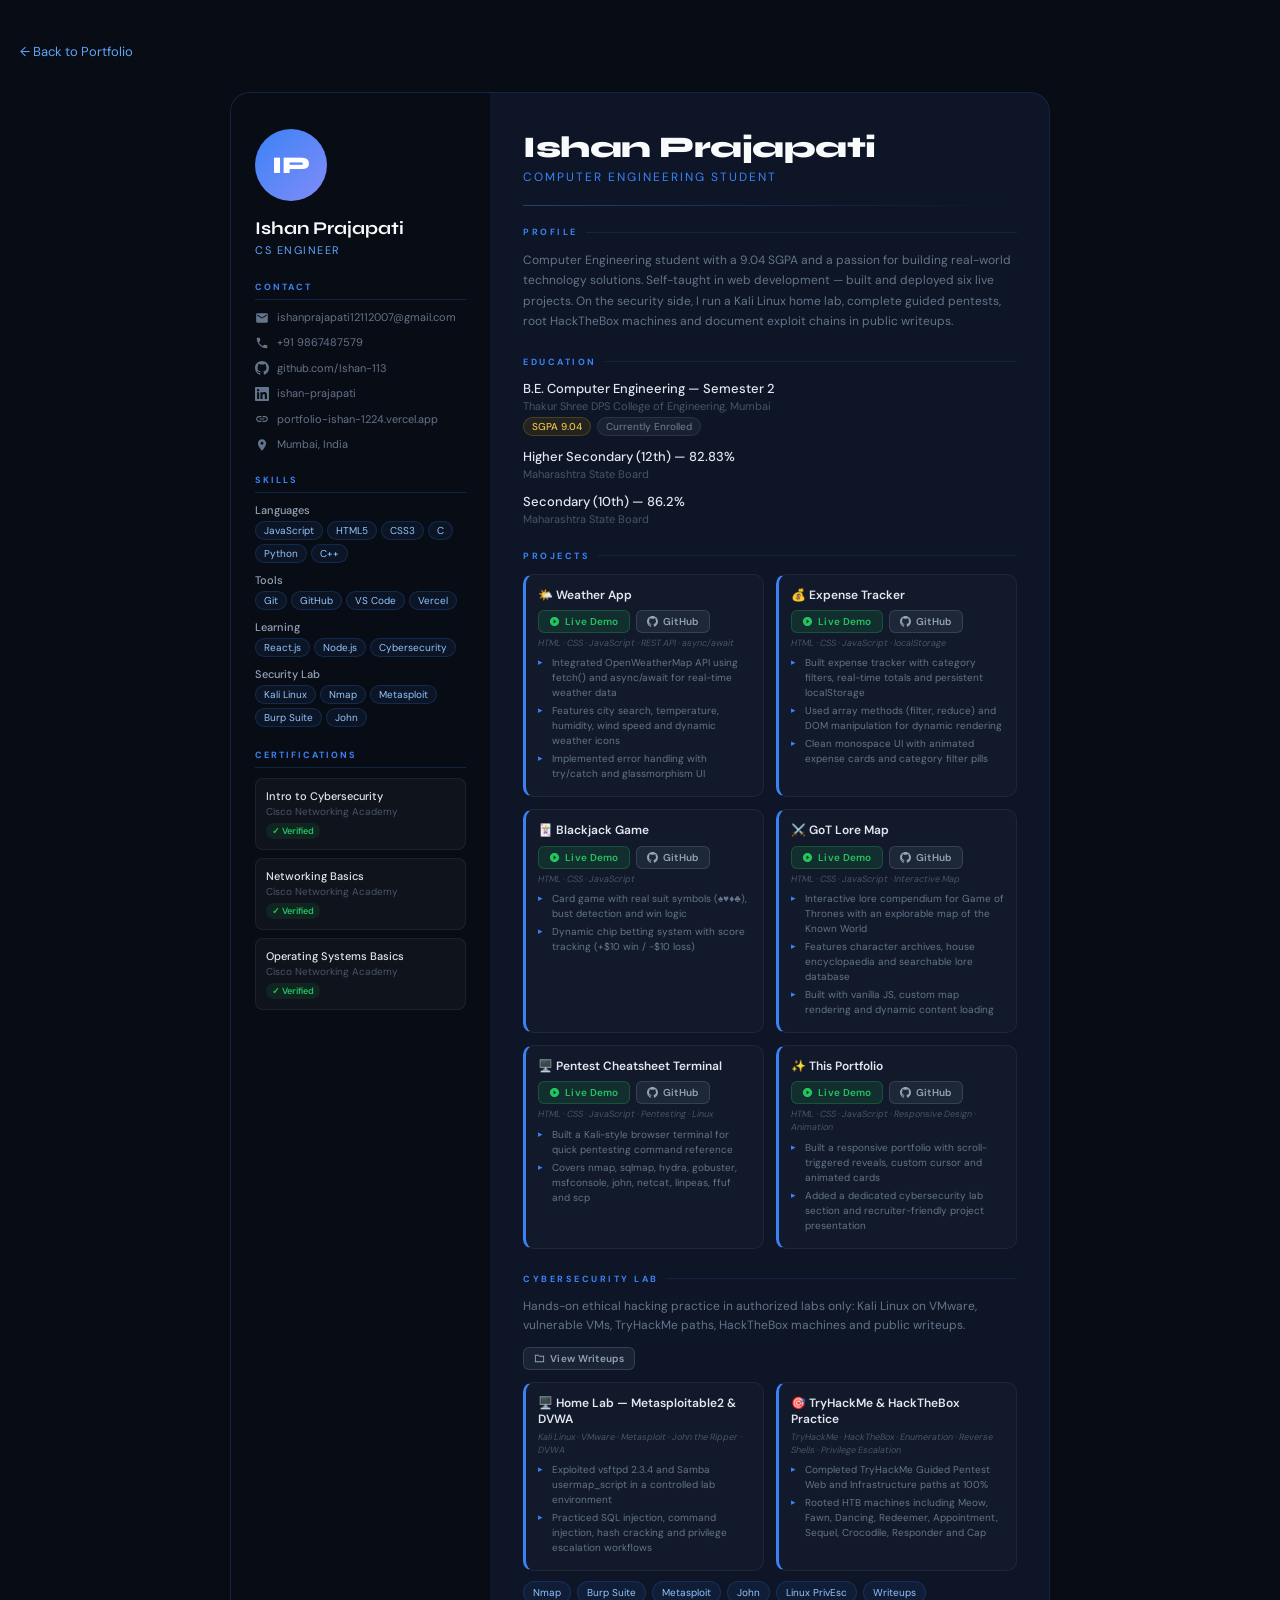
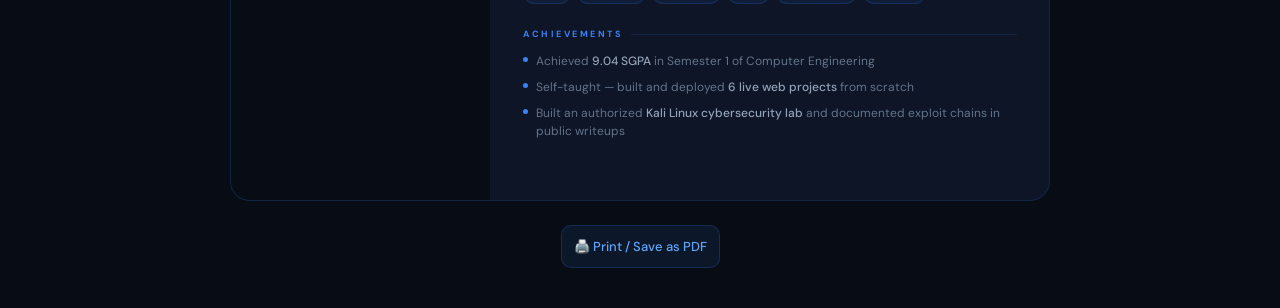
==== commit c54b010c: "Compact resume cards and add writeups link" ====
--- a/resume.html
+++ b/resume.html
@@ -106,6 +106,13 @@
     .badge-gold { background: rgba(234,179,8,0.1); color: #f0c040; border: 1px solid rgba(234,179,8,0.2); }
     .badge-gray { background: rgba(255,255,255,0.05); color: #64748b; border: 1px solid rgba(255,255,255,0.08); }
 
+    .resume-card-grid { display: grid; grid-template-columns: repeat(2, minmax(0, 1fr)); gap: 12px; }
+    .resume-card-grid .project-block { margin-bottom: 0; padding: 12px; }
+    .resume-card-grid .project-block-header { flex-direction: column; align-items: flex-start; gap: 7px; }
+    .resume-card-grid .project-block-name { font-size: 12px; line-height: 1.35; }
+    .resume-card-grid .project-stack { font-size: 9px; line-height: 1.4; margin-bottom: 6px; }
+    .resume-card-grid .project-points li { font-size: 10px; line-height: 1.5; }
+
     .project-block { background: rgba(255,255,255,0.02); border: 1px solid rgba(255,255,255,0.06); border-left: 3px solid #3b82f6; border-radius: 10px; padding: 14px 16px; margin-bottom: 12px; transition: all 0.2s; }
     .project-block:hover { border-color: rgba(59,130,246,0.4); background: rgba(59,130,246,0.03); transform: translateX(3px); }
     .project-block-header { display: flex; justify-content: space-between; align-items: center; margin-bottom: 4px; gap: 10px; }
@@ -125,6 +132,7 @@
     .project-points li::before { content: '▸'; position: absolute; left: 0; color: #3b82f6; font-size: 9px; top: 1px; }
 
     .lab-summary { font-size: 12px; color: #64748b; line-height: 1.6; margin-bottom: 12px; }
+    .lab-actions { display: flex; flex-wrap: wrap; gap: 8px; margin-bottom: 12px; }
     .lab-pills { display: flex; flex-wrap: wrap; gap: 6px; margin-top: 10px; }
     .lab-pill { font-size: 10px; padding: 4px 9px; border-radius: 999px; background: rgba(59,130,246,0.08); border: 1px solid rgba(59,130,246,0.18); color: #93c5fd; transition: all 0.2s; }
     .lab-pill:hover { background: rgba(59,130,246,0.16); transform: translateY(-1px); }
@@ -191,6 +199,7 @@
       .edu-degree { font-size: 11px; }
       .edu-school { font-size: 10px; }
       .badge { font-size: 9px; }
+      .resume-card-grid { grid-template-columns: 1fr; gap: 10px; }
       .project-block { padding: 10px 12px; }
       .project-block-name { font-size: 11px; }
       .project-stack { font-size: 9px; }
@@ -326,7 +335,19 @@
       .project-points li::before { color: #2563eb !important; }
       .project-block-header { margin-bottom: 3px !important; }
 
+      .resume-card-grid {
+        display: grid !important;
+        grid-template-columns: repeat(2, minmax(0, 1fr)) !important;
+        gap: 5px !important;
+      }
+      .resume-card-grid .project-block { margin-bottom: 0 !important; padding: 5px 7px !important; }
+      .resume-card-grid .project-block-header { flex-direction: column !important; align-items: flex-start !important; gap: 3px !important; }
+      .resume-card-grid .project-block-name { font-size: 8.5px !important; line-height: 1.25 !important; }
+      .resume-card-grid .project-stack { font-size: 6.8px !important; line-height: 1.25 !important; margin-bottom: 2px !important; }
+      .resume-card-grid .project-points li { font-size: 7.5px !important; line-height: 1.25 !important; padding-left: 9px !important; margin-bottom: 1px !important; }
+
       .lab-summary { color: #334155 !important; font-size: 8.5px !important; line-height: 1.35 !important; margin-bottom: 5px !important; }
+      .lab-actions { gap: 4px !important; margin-bottom: 5px !important; }
       .lab-pills { gap: 3px !important; margin-top: 4px !important; }
       .lab-pill { color: #1d4ed8 !important; background: rgba(37,99,235,0.08) !important; border-color: rgba(37,99,235,0.2) !important; font-size: 7px !important; padding: 1px 5px !important; }
       .lab-pill:hover { transform: none !important; }
@@ -491,6 +512,7 @@
       <div class="m-section">
         <div class="m-label">Projects</div>
 
+        <div class="resume-card-grid">
         <div class="project-block">
           <div class="project-block-header">
             <div class="project-block-name">🌤️ Weather App</div>
@@ -619,12 +641,21 @@
             <li>Added a dedicated cybersecurity lab section and recruiter-friendly project presentation</li>
           </ul>
         </div>
+        </div>
       </div>
 
       <div class="m-section">
         <div class="m-label">Cybersecurity Lab</div>
         <p class="lab-summary">Hands-on ethical hacking practice in authorized labs only: Kali Linux on VMware, vulnerable VMs, TryHackMe paths, HackTheBox machines and public writeups.</p>
 
+        <div class="lab-actions">
+          <a href="https://github.com/Ishan-113/pentest-writeups" target="_blank" class="proj-btn proj-btn-github">
+            <svg viewBox="0 0 24 24"><path d="M10 4H2v16h20V6H12l-2-2zm0 2l2 2h8v10H4V6h6z"/></svg>
+            View Writeups
+          </a>
+        </div>
+
+        <div class="resume-card-grid">
         <div class="project-block">
           <div class="project-block-header">
             <div class="project-block-name">🖥️ Home Lab — Metasploitable2 & DVWA</div>
@@ -645,6 +676,7 @@
             <li>Completed TryHackMe Guided Pentest Web and Infrastructure paths at 100%</li>
             <li>Rooted HTB machines including Meow, Fawn, Dancing, Redeemer, Appointment, Sequel, Crocodile, Responder and Cap</li>
           </ul>
+        </div>
         </div>
 
         <div class="lab-pills">
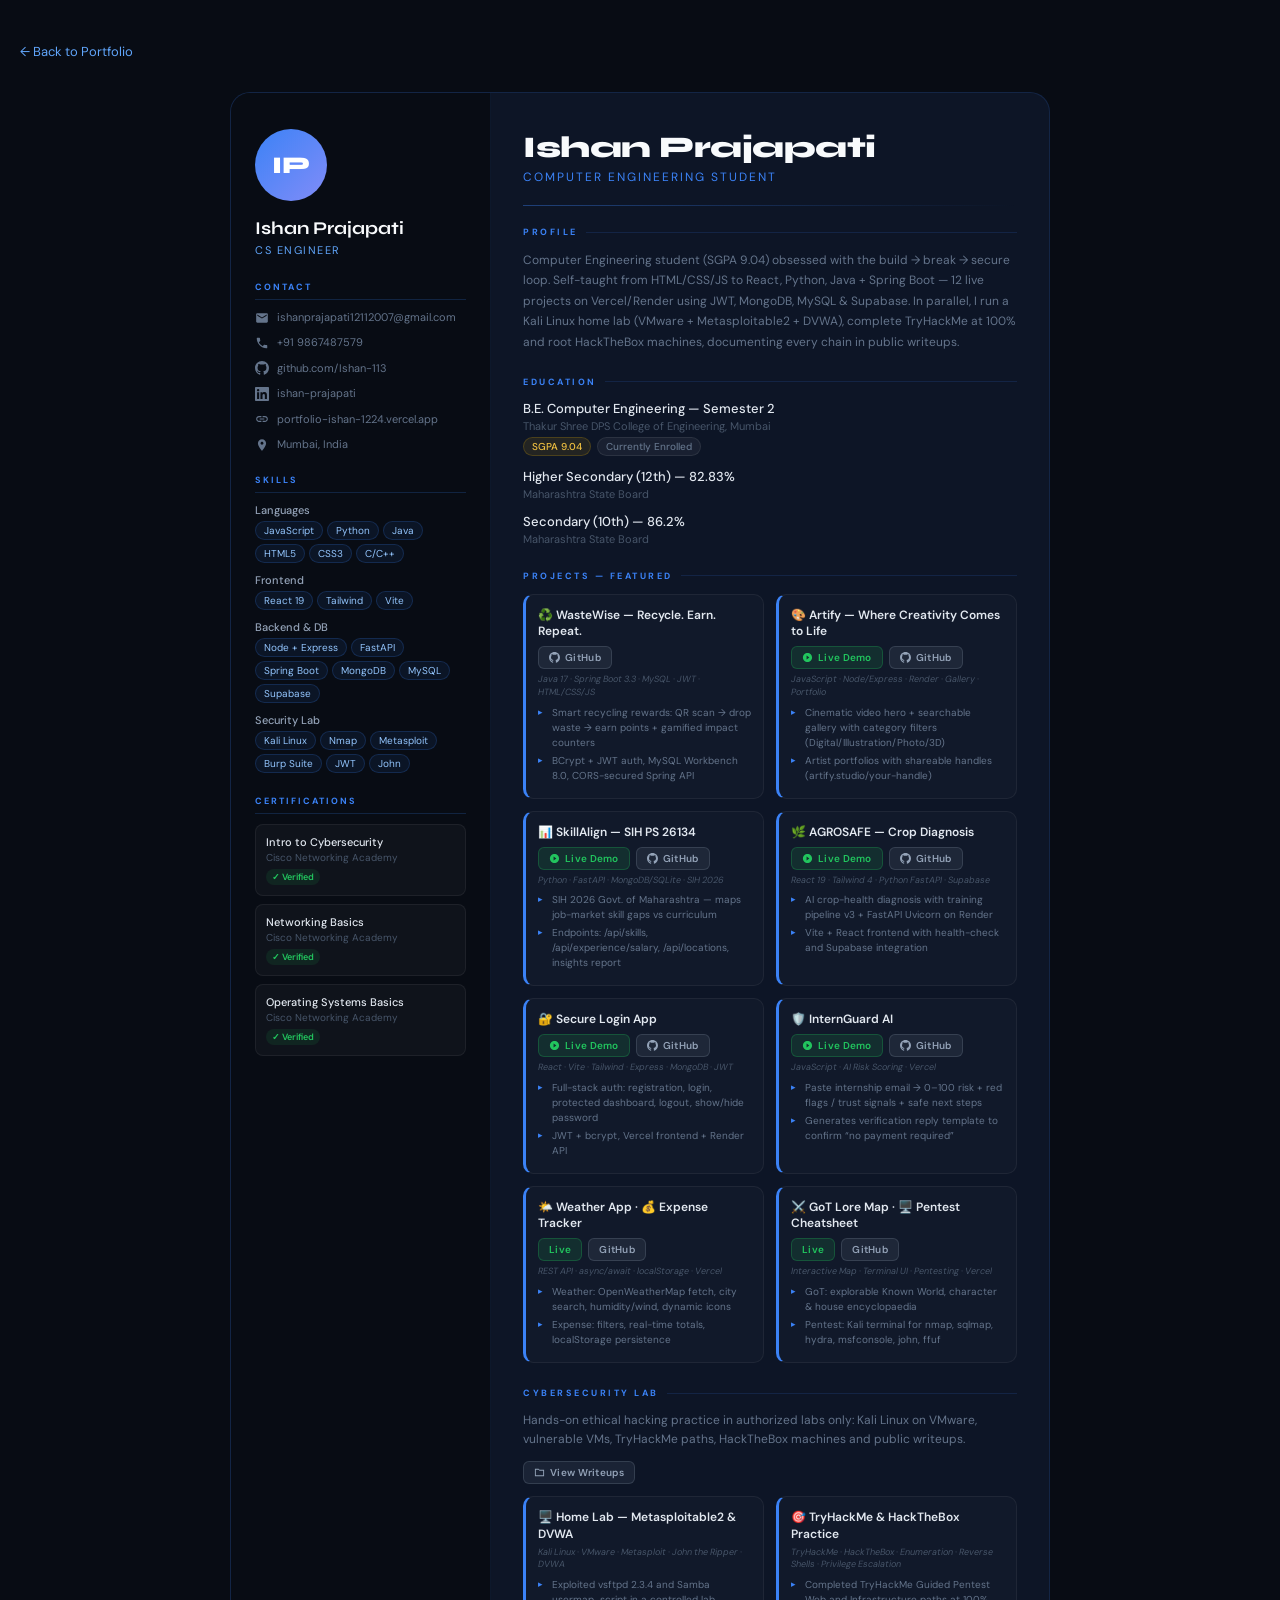
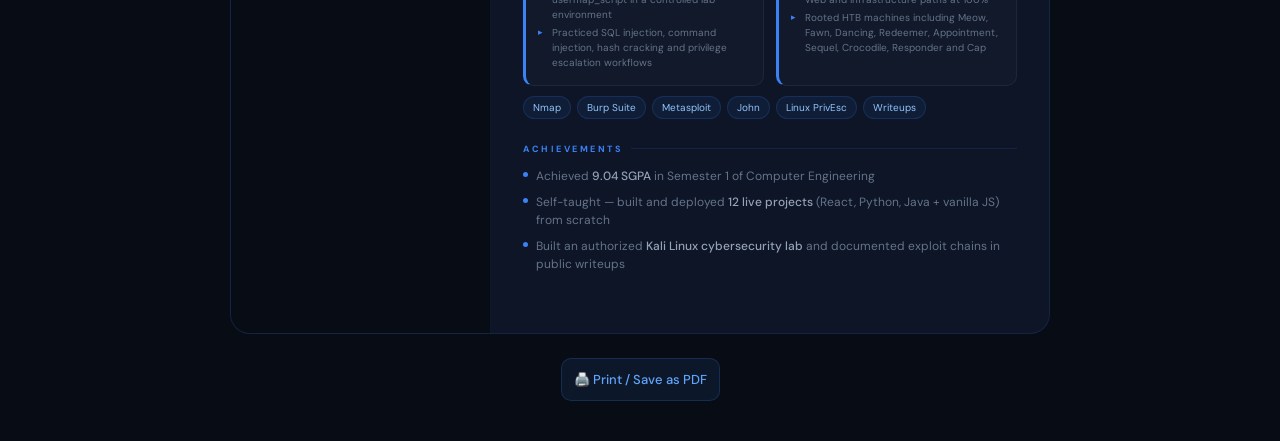
==== commit 1230b2fe: "feat: overhaul portfolio - 12 projects, filterable grid, polished animations - Expand from 6 to 12 p" ====
--- a/resume.html
+++ b/resume.html
@@ -425,28 +425,30 @@
         <div class="skill-name">Languages</div>
         <div class="skill-tags">
           <span class="skill-tag">JavaScript</span>
+          <span class="skill-tag">Python</span>
+          <span class="skill-tag">Java</span>
           <span class="skill-tag">HTML5</span>
           <span class="skill-tag">CSS3</span>
-          <span class="skill-tag">C</span>
-          <span class="skill-tag">Python</span>
-          <span class="skill-tag">C++</span>
+          <span class="skill-tag">C/C++</span>
         </div>
       </div>
       <div class="skill-row">
-        <div class="skill-name">Tools</div>
+        <div class="skill-name">Frontend</div>
         <div class="skill-tags">
-          <span class="skill-tag">Git</span>
-          <span class="skill-tag">GitHub</span>
-          <span class="skill-tag">VS Code</span>
-          <span class="skill-tag">Vercel</span>
+          <span class="skill-tag">React 19</span>
+          <span class="skill-tag">Tailwind</span>
+          <span class="skill-tag">Vite</span>
         </div>
       </div>
       <div class="skill-row">
-        <div class="skill-name">Learning</div>
+        <div class="skill-name">Backend & DB</div>
         <div class="skill-tags">
-          <span class="skill-tag">React.js</span>
-          <span class="skill-tag">Node.js</span>
-          <span class="skill-tag">Cybersecurity</span>
+          <span class="skill-tag">Node + Express</span>
+          <span class="skill-tag">FastAPI</span>
+          <span class="skill-tag">Spring Boot</span>
+          <span class="skill-tag">MongoDB</span>
+          <span class="skill-tag">MySQL</span>
+          <span class="skill-tag">Supabase</span>
         </div>
       </div>
       <div class="skill-row">
@@ -456,6 +458,7 @@
           <span class="skill-tag">Nmap</span>
           <span class="skill-tag">Metasploit</span>
           <span class="skill-tag">Burp Suite</span>
+          <span class="skill-tag">JWT</span>
           <span class="skill-tag">John</span>
         </div>
       </div>
@@ -486,7 +489,7 @@
 
       <div class="m-section">
         <div class="m-label">Profile</div>
-        <p class="profile-text">Computer Engineering student with a 9.04 SGPA and a passion for building real-world technology solutions. Self-taught in web development — built and deployed six live projects. On the security side, I run a Kali Linux home lab, complete guided pentests, root HackTheBox machines and document exploit chains in public writeups.</p>
+        <p class="profile-text">Computer Engineering student (SGPA 9.04) obsessed with the build → break → secure loop. Self-taught from HTML/CSS/JS to React, Python, Java + Spring Boot — 12 live projects on Vercel/Render using JWT, MongoDB, MySQL & Supabase. In parallel, I run a Kali Linux home lab (VMware + Metasploitable2 + DVWA), complete TryHackMe at 100% and root HackTheBox machines, documenting every chain in public writeups.</p>
       </div>
 
       <div class="m-section">
@@ -510,135 +513,165 @@
       </div>
 
       <div class="m-section">
-        <div class="m-label">Projects</div>
+        <div class="m-label">Projects — Featured</div>
 
         <div class="resume-card-grid">
-        <div class="project-block">
-          <div class="project-block-header">
-            <div class="project-block-name">🌤️ Weather App</div>
+        <!-- Wastewise -->
+        <div class="project-block">
+          <div class="project-block-header">
+            <div class="project-block-name">♻️ WasteWise — Recycle. Earn. Repeat.</div>
             <div class="project-block-links">
-              <a href="https://weather-app-chi-two-25.vercel.app/" target="_blank" class="proj-btn proj-btn-live">
+              <a href="https://github.com/Ishan-113/Wastewise" target="_blank" class="proj-btn proj-btn-github">
+                <svg viewBox="0 0 24 24"><path d="M12 0C5.374 0 0 5.373 0 12c0 5.302 3.438 9.8 8.207 11.387.599.111.793-.261.793-.577v-2.234c-3.338.726-4.033-1.416-4.033-1.416-.546-1.387-1.333-1.756-1.333-1.756-1.089-.745.083-.729.083-.729 1.205.084 1.839 1.237 1.839 1.237 1.07 1.834 2.807 1.304 3.492.997.107-.775.418-1.305.762-1.604-2.665-.305-5.467-1.334-5.467-5.931 0-1.311.469-2.381 1.236-3.221-.124-.303-.535-1.524.117-3.176 0 0 1.008-.322 3.301 1.23A11.509 11.509 0 0112 5.803c1.02.005 2.047.138 3.006.404 2.291-1.552 3.297-1.23 3.297-1.23.653 1.653.242 2.874.118 3.176.77.84 1.235 1.911 1.235 3.221 0 4.609-2.807 5.624-5.479 5.921.43.372.823 1.102.823 2.222v3.293c0 .319.192.694.801.576C20.566 21.797 24 17.3 24 12c0-6.627-5.373-12-12-12z"/></svg>
+                GitHub
+              </a>
+            </div>
+          </div>
+          <div class="project-stack">Java 17 · Spring Boot 3.3 · MySQL · JWT · HTML/CSS/JS</div>
+          <ul class="project-points">
+            <li>Smart recycling rewards: QR scan → drop waste → earn points + gamified impact counters</li>
+            <li>BCrypt + JWT auth, MySQL Workbench 8.0, CORS-secured Spring API</li>
+          </ul>
+        </div>
+
+        <!-- Artify -->
+        <div class="project-block">
+          <div class="project-block-header">
+            <div class="project-block-name">🎨 Artify — Where Creativity Comes to Life</div>
+            <div class="project-block-links">
+              <a href="https://artify-5g0q.onrender.com" target="_blank" class="proj-btn proj-btn-live">
                 <svg viewBox="0 0 24 24"><path d="M12 2C6.48 2 2 6.48 2 12s4.48 10 10 10 10-4.48 10-10S17.52 2 12 2zm-2 14.5v-9l6 4.5-6 4.5z"/></svg>
                 Live Demo
               </a>
-              <a href="https://github.com/Ishan-113/weather-app" target="_blank" class="proj-btn proj-btn-github">
+              <a href="https://github.com/Ishan-113/Artify" target="_blank" class="proj-btn proj-btn-github">
                 <svg viewBox="0 0 24 24"><path d="M12 0C5.374 0 0 5.373 0 12c0 5.302 3.438 9.8 8.207 11.387.599.111.793-.261.793-.577v-2.234c-3.338.726-4.033-1.416-4.033-1.416-.546-1.387-1.333-1.756-1.333-1.756-1.089-.745.083-.729.083-.729 1.205.084 1.839 1.237 1.839 1.237 1.07 1.834 2.807 1.304 3.492.997.107-.775.418-1.305.762-1.604-2.665-.305-5.467-1.334-5.467-5.931 0-1.311.469-2.381 1.236-3.221-.124-.303-.535-1.524.117-3.176 0 0 1.008-.322 3.301 1.23A11.509 11.509 0 0112 5.803c1.02.005 2.047.138 3.006.404 2.291-1.552 3.297-1.23 3.297-1.23.653 1.653.242 2.874.118 3.176.77.84 1.235 1.911 1.235 3.221 0 4.609-2.807 5.624-5.479 5.921.43.372.823 1.102.823 2.222v3.293c0 .319.192.694.801.576C20.566 21.797 24 17.3 24 12c0-6.627-5.373-12-12-12z"/></svg>
                 GitHub
               </a>
             </div>
           </div>
-          <div class="project-stack">HTML · CSS · JavaScript · REST API · async/await</div>
-          <ul class="project-points">
-            <li>Integrated OpenWeatherMap API using fetch() and async/await for real-time weather data</li>
-            <li>Features city search, temperature, humidity, wind speed and dynamic weather icons</li>
-            <li>Implemented error handling with try/catch and glassmorphism UI</li>
-          </ul>
-        </div>
-
-        <div class="project-block">
-          <div class="project-block-header">
-            <div class="project-block-name">💰 Expense Tracker</div>
+          <div class="project-stack">JavaScript · Node/Express · Render · Gallery · Portfolio</div>
+          <ul class="project-points">
+            <li>Cinematic video hero + searchable gallery with category filters (Digital/Illustration/Photo/3D)</li>
+            <li>Artist portfolios with shareable handles (artify.studio/your-handle)</li>
+          </ul>
+        </div>
+
+        <!-- SkillAlign -->
+        <div class="project-block">
+          <div class="project-block-header">
+            <div class="project-block-name">📊 SkillAlign — SIH PS 26134</div>
             <div class="project-block-links">
-              <a href="https://expense-tracker-peach-three-29.vercel.app/" target="_blank" class="proj-btn proj-btn-live">
+              <a href="https://skill-align-nu.vercel.app" target="_blank" class="proj-btn proj-btn-live">
                 <svg viewBox="0 0 24 24"><path d="M12 2C6.48 2 2 6.48 2 12s4.48 10 10 10 10-4.48 10-10S17.52 2 12 2zm-2 14.5v-9l6 4.5-6 4.5z"/></svg>
                 Live Demo
               </a>
-              <a href="https://github.com/Ishan-113/expense-tracker" target="_blank" class="proj-btn proj-btn-github">
+              <a href="https://github.com/Ishan-113/SkillAlign" target="_blank" class="proj-btn proj-btn-github">
                 <svg viewBox="0 0 24 24"><path d="M12 0C5.374 0 0 5.373 0 12c0 5.302 3.438 9.8 8.207 11.387.599.111.793-.261.793-.577v-2.234c-3.338.726-4.033-1.416-4.033-1.416-.546-1.387-1.333-1.756-1.333-1.756-1.089-.745.083-.729.083-.729 1.205.084 1.839 1.237 1.839 1.237 1.07 1.834 2.807 1.304 3.492.997.107-.775.418-1.305.762-1.604-2.665-.305-5.467-1.334-5.467-5.931 0-1.311.469-2.381 1.236-3.221-.124-.303-.535-1.524.117-3.176 0 0 1.008-.322 3.301 1.23A11.509 11.509 0 0112 5.803c1.02.005 2.047.138 3.006.404 2.291-1.552 3.297-1.23 3.297-1.23.653 1.653.242 2.874.118 3.176.77.84 1.235 1.911 1.235 3.221 0 4.609-2.807 5.624-5.479 5.921.43.372.823 1.102.823 2.222v3.293c0 .319.192.694.801.576C20.566 21.797 24 17.3 24 12c0-6.627-5.373-12-12-12z"/></svg>
                 GitHub
               </a>
             </div>
           </div>
-          <div class="project-stack">HTML · CSS · JavaScript · localStorage</div>
-          <ul class="project-points">
-            <li>Built expense tracker with category filters, real-time totals and persistent localStorage</li>
-            <li>Used array methods (filter, reduce) and DOM manipulation for dynamic rendering</li>
-            <li>Clean monospace UI with animated expense cards and category filter pills</li>
-          </ul>
-        </div>
-
-        <div class="project-block">
-          <div class="project-block-header">
-            <div class="project-block-name">🃏 Blackjack Game</div>
+          <div class="project-stack">Python · FastAPI · MongoDB/SQLite · SIH 2026</div>
+          <ul class="project-points">
+            <li>SIH 2026 Govt. of Maharashtra — maps job-market skill gaps vs curriculum</li>
+            <li>Endpoints: /api/skills, /api/experience/salary, /api/locations, insights report</li>
+          </ul>
+        </div>
+
+        <!-- AGROSAFE -->
+        <div class="project-block">
+          <div class="project-block-header">
+            <div class="project-block-name">🌿 AGROSAFE — Crop Diagnosis</div>
             <div class="project-block-links">
-              <a href="https://blackjack-alpha-wine.vercel.app/" target="_blank" class="proj-btn proj-btn-live">
+              <a href="https://agrosafe-tawny.vercel.app" target="_blank" class="proj-btn proj-btn-live">
                 <svg viewBox="0 0 24 24"><path d="M12 2C6.48 2 2 6.48 2 12s4.48 10 10 10 10-4.48 10-10S17.52 2 12 2zm-2 14.5v-9l6 4.5-6 4.5z"/></svg>
                 Live Demo
               </a>
-              <a href="https://github.com/Ishan-113/blackjack" target="_blank" class="proj-btn proj-btn-github">
+              <a href="https://github.com/Ishan-113/AGROSAFE" target="_blank" class="proj-btn proj-btn-github">
                 <svg viewBox="0 0 24 24"><path d="M12 0C5.374 0 0 5.373 0 12c0 5.302 3.438 9.8 8.207 11.387.599.111.793-.261.793-.577v-2.234c-3.338.726-4.033-1.416-4.033-1.416-.546-1.387-1.333-1.756-1.333-1.756-1.089-.745.083-.729.083-.729 1.205.084 1.839 1.237 1.839 1.237 1.07 1.834 2.807 1.304 3.492.997.107-.775.418-1.305.762-1.604-2.665-.305-5.467-1.334-5.467-5.931 0-1.311.469-2.381 1.236-3.221-.124-.303-.535-1.524.117-3.176 0 0 1.008-.322 3.301 1.23A11.509 11.509 0 0112 5.803c1.02.005 2.047.138 3.006.404 2.291-1.552 3.297-1.23 3.297-1.23.653 1.653.242 2.874.118 3.176.77.84 1.235 1.911 1.235 3.221 0 4.609-2.807 5.624-5.479 5.921.43.372.823 1.102.823 2.222v3.293c0 .319.192.694.801.576C20.566 21.797 24 17.3 24 12c0-6.627-5.373-12-12-12z"/></svg>
                 GitHub
               </a>
             </div>
           </div>
-          <div class="project-stack">HTML · CSS · JavaScript</div>
-          <ul class="project-points">
-            <li>Card game with real suit symbols (♠♥♦♣), bust detection and win logic</li>
-            <li>Dynamic chip betting system with score tracking (+$10 win / -$10 loss)</li>
-          </ul>
-        </div>
-
-        <div class="project-block">
-          <div class="project-block-header">
-            <div class="project-block-name">⚔️ GoT Lore Map</div>
+          <div class="project-stack">React 19 · Tailwind 4 · Python FastAPI · Supabase</div>
+          <ul class="project-points">
+            <li>AI crop-health diagnosis with training pipeline v3 + FastAPI Uvicorn on Render</li>
+            <li>Vite + React frontend with health-check and Supabase integration</li>
+          </ul>
+        </div>
+
+        <!-- Secure Login -->
+        <div class="project-block">
+          <div class="project-block-header">
+            <div class="project-block-name">🔐 Secure Login App</div>
             <div class="project-block-links">
-              <a href="https://go-t-lore-map.vercel.app/" target="_blank" class="proj-btn proj-btn-live">
+              <a href="https://secure-login-app-teal.vercel.app" target="_blank" class="proj-btn proj-btn-live">
                 <svg viewBox="0 0 24 24"><path d="M12 2C6.48 2 2 6.48 2 12s4.48 10 10 10 10-4.48 10-10S17.52 2 12 2zm-2 14.5v-9l6 4.5-6 4.5z"/></svg>
                 Live Demo
               </a>
-              <a href="https://github.com/Ishan-113/GoT-Lore-Map" target="_blank" class="proj-btn proj-btn-github">
+              <a href="https://github.com/Ishan-113/secure-login-app" target="_blank" class="proj-btn proj-btn-github">
                 <svg viewBox="0 0 24 24"><path d="M12 0C5.374 0 0 5.373 0 12c0 5.302 3.438 9.8 8.207 11.387.599.111.793-.261.793-.577v-2.234c-3.338.726-4.033-1.416-4.033-1.416-.546-1.387-1.333-1.756-1.333-1.756-1.089-.745.083-.729.083-.729 1.205.084 1.839 1.237 1.839 1.237 1.07 1.834 2.807 1.304 3.492.997.107-.775.418-1.305.762-1.604-2.665-.305-5.467-1.334-5.467-5.931 0-1.311.469-2.381 1.236-3.221-.124-.303-.535-1.524.117-3.176 0 0 1.008-.322 3.301 1.23A11.509 11.509 0 0112 5.803c1.02.005 2.047.138 3.006.404 2.291-1.552 3.297-1.23 3.297-1.23.653 1.653.242 2.874.118 3.176.77.84 1.235 1.911 1.235 3.221 0 4.609-2.807 5.624-5.479 5.921.43.372.823 1.102.823 2.222v3.293c0 .319.192.694.801.576C20.566 21.797 24 17.3 24 12c0-6.627-5.373-12-12-12z"/></svg>
                 GitHub
               </a>
             </div>
           </div>
-          <div class="project-stack">HTML · CSS · JavaScript · Interactive Map</div>
-          <ul class="project-points">
-            <li>Interactive lore compendium for Game of Thrones with an explorable map of the Known World</li>
-            <li>Features character archives, house encyclopaedia and searchable lore database</li>
-            <li>Built with vanilla JS, custom map rendering and dynamic content loading</li>
-          </ul>
-        </div>
-
-        <div class="project-block">
-          <div class="project-block-header">
-            <div class="project-block-name">🖥️ Pentest Cheatsheet Terminal</div>
+          <div class="project-stack">React · Vite · Tailwind · Express · MongoDB · JWT</div>
+          <ul class="project-points">
+            <li>Full-stack auth: registration, login, protected dashboard, logout, show/hide password</li>
+            <li>JWT + bcrypt, Vercel frontend + Render API</li>
+          </ul>
+        </div>
+
+        <!-- InternGuard -->
+        <div class="project-block">
+          <div class="project-block-header">
+            <div class="project-block-name">🛡️ InternGuard AI</div>
             <div class="project-block-links">
-              <a href="https://pentest-cheatsheet-tau.vercel.app/" target="_blank" class="proj-btn proj-btn-live">
+              <a href="https://internguard-ai.vercel.app" target="_blank" class="proj-btn proj-btn-live">
                 <svg viewBox="0 0 24 24"><path d="M12 2C6.48 2 2 6.48 2 12s4.48 10 10 10 10-4.48 10-10S17.52 2 12 2zm-2 14.5v-9l6 4.5-6 4.5z"/></svg>
                 Live Demo
               </a>
-              <a href="https://github.com/Ishan-113/Pentest_cheatsheet" target="_blank" class="proj-btn proj-btn-github">
+              <a href="https://github.com/Ishan-113/internguard-ai" target="_blank" class="proj-btn proj-btn-github">
                 <svg viewBox="0 0 24 24"><path d="M12 0C5.374 0 0 5.373 0 12c0 5.302 3.438 9.8 8.207 11.387.599.111.793-.261.793-.577v-2.234c-3.338.726-4.033-1.416-4.033-1.416-.546-1.387-1.333-1.756-1.333-1.756-1.089-.745.083-.729.083-.729 1.205.084 1.839 1.237 1.839 1.237 1.07 1.834 2.807 1.304 3.492.997.107-.775.418-1.305.762-1.604-2.665-.305-5.467-1.334-5.467-5.931 0-1.311.469-2.381 1.236-3.221-.124-.303-.535-1.524.117-3.176 0 0 1.008-.322 3.301 1.23A11.509 11.509 0 0112 5.803c1.02.005 2.047.138 3.006.404 2.291-1.552 3.297-1.23 3.297-1.23.653 1.653.242 2.874.118 3.176.77.84 1.235 1.911 1.235 3.221 0 4.609-2.807 5.624-5.479 5.921.43.372.823 1.102.823 2.222v3.293c0 .319.192.694.801.576C20.566 21.797 24 17.3 24 12c0-6.627-5.373-12-12-12z"/></svg>
                 GitHub
               </a>
             </div>
           </div>
-          <div class="project-stack">HTML · CSS · JavaScript · Pentesting · Linux</div>
-          <ul class="project-points">
-            <li>Built a Kali-style browser terminal for quick pentesting command reference</li>
-            <li>Covers nmap, sqlmap, hydra, gobuster, msfconsole, john, netcat, linpeas, ffuf and scp</li>
-          </ul>
-        </div>
-
-        <div class="project-block">
-          <div class="project-block-header">
-            <div class="project-block-name">✨ This Portfolio</div>
+          <div class="project-stack">JavaScript · AI Risk Scoring · Vercel</div>
+          <ul class="project-points">
+            <li>Paste internship email → 0–100 risk + red flags / trust signals + safe next steps</li>
+            <li>Generates verification reply template to confirm “no payment required”</li>
+          </ul>
+        </div>
+
+        <!-- Weather + GoT compact -->
+        <div class="project-block">
+          <div class="project-block-header">
+            <div class="project-block-name">🌤️ Weather App · 💰 Expense Tracker</div>
             <div class="project-block-links">
-              <a href="https://portfolio-ishan-1224.vercel.app/" target="_blank" class="proj-btn proj-btn-live">
-                <svg viewBox="0 0 24 24"><path d="M12 2C6.48 2 2 6.48 2 12s4.48 10 10 10 10-4.48 10-10S17.52 2 12 2zm-2 14.5v-9l6 4.5-6 4.5z"/></svg>
-                Live Demo
-              </a>
-              <a href="https://github.com/Ishan-113/portfolio" target="_blank" class="proj-btn proj-btn-github">
-                <svg viewBox="0 0 24 24"><path d="M12 0C5.374 0 0 5.373 0 12c0 5.302 3.438 9.8 8.207 11.387.599.111.793-.261.793-.577v-2.234c-3.338.726-4.033-1.416-4.033-1.416-.546-1.387-1.333-1.756-1.333-1.756-1.089-.745.083-.729.083-.729 1.205.084 1.839 1.237 1.839 1.237 1.07 1.834 2.807 1.304 3.492.997.107-.775.418-1.305.762-1.604-2.665-.305-5.467-1.334-5.467-5.931 0-1.311.469-2.381 1.236-3.221-.124-.303-.535-1.524.117-3.176 0 0 1.008-.322 3.301 1.23A11.509 11.509 0 0112 5.803c1.02.005 2.047.138 3.006.404 2.291-1.552 3.297-1.23 3.297-1.23.653 1.653.242 2.874.118 3.176.77.84 1.235 1.911 1.235 3.221 0 4.609-2.807 5.624-5.479 5.921.43.372.823 1.102.823 2.222v3.293c0 .319.192.694.801.576C20.566 21.797 24 17.3 24 12c0-6.627-5.373-12-12-12z"/></svg>
-                GitHub
-              </a>
+              <a href="https://weather-app-chi-two-25.vercel.app/" target="_blank" class="proj-btn proj-btn-live">Live</a>
+              <a href="https://github.com/Ishan-113/weather-app" target="_blank" class="proj-btn proj-btn-github">GitHub</a>
             </div>
           </div>
-          <div class="project-stack">HTML · CSS · JavaScript · Responsive Design · Animation</div>
-          <ul class="project-points">
-            <li>Built a responsive portfolio with scroll-triggered reveals, custom cursor and animated cards</li>
-            <li>Added a dedicated cybersecurity lab section and recruiter-friendly project presentation</li>
+          <div class="project-stack">REST API · async/await · localStorage · Vercel</div>
+          <ul class="project-points">
+            <li>Weather: OpenWeatherMap fetch, city search, humidity/wind, dynamic icons</li>
+            <li>Expense: filters, real-time totals, localStorage persistence</li>
+          </ul>
+        </div>
+
+        <div class="project-block">
+          <div class="project-block-header">
+            <div class="project-block-name">⚔️ GoT Lore Map · 🖥️ Pentest Cheatsheet</div>
+            <div class="project-block-links">
+              <a href="https://go-t-lore-map.vercel.app/" target="_blank" class="proj-btn proj-btn-live">Live</a>
+              <a href="https://github.com/Ishan-113/GoT-Lore-Map" target="_blank" class="proj-btn proj-btn-github">GitHub</a>
+            </div>
+          </div>
+          <div class="project-stack">Interactive Map · Terminal UI · Pentesting · Vercel</div>
+          <ul class="project-points">
+            <li>GoT: explorable Known World, character & house encyclopaedia</li>
+            <li>Pentest: Kali terminal for nmap, sqlmap, hydra, msfconsole, john, ffuf</li>
           </ul>
         </div>
         </div>
@@ -697,7 +730,7 @@
         </div>
         <div class="achieve-item">
           <div class="achieve-dot"></div>
-          <div class="achieve-text">Self-taught — built and deployed <strong>6 live web projects</strong> from scratch</div>
+          <div class="achieve-text">Self-taught — built and deployed <strong>12 live projects</strong> (React, Python, Java + vanilla JS) from scratch</div>
         </div>
         <div class="achieve-item">
           <div class="achieve-dot"></div>
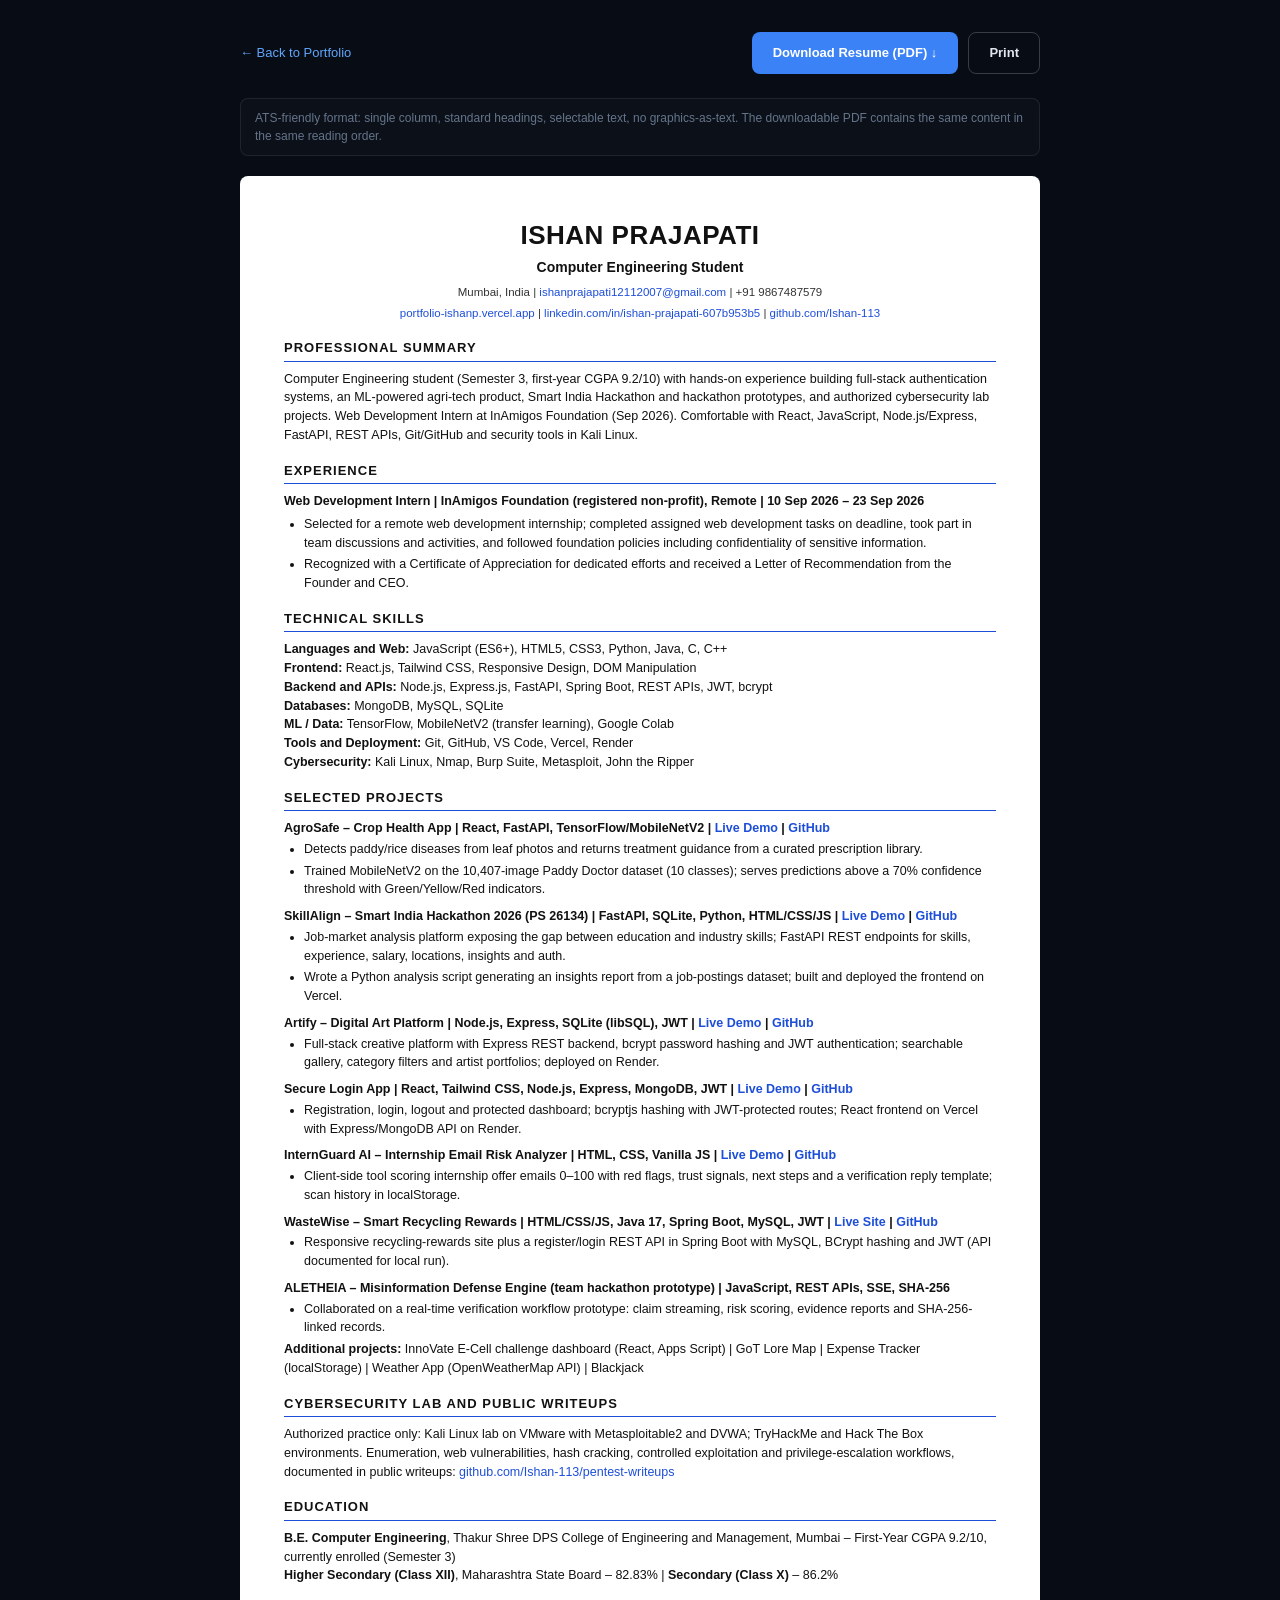
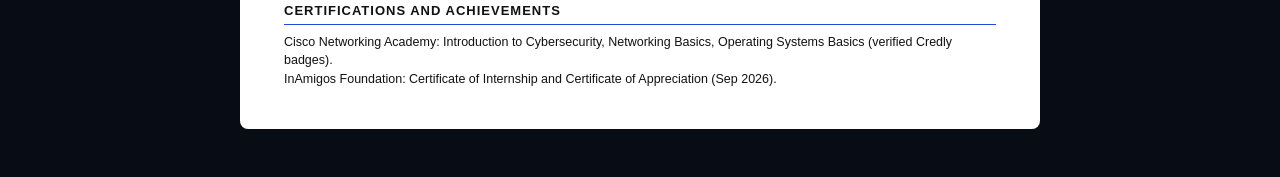
==== commit 99bab3f4: "Audit and upgrade: verified projects, InAmigos experience, ATS resume + PDF Sync facts to resume (Se" ====
--- a/resume.html
+++ b/resume.html
@@ -3,774 +3,210 @@
 <head>
   <meta charset="UTF-8"/>
   <meta name="viewport" content="width=device-width, initial-scale=1.0"/>
+  <meta name="description" content="Resume of Ishan Prajapati — Computer Engineering student, full-stack web developer. ATS-friendly format with PDF download."/>
+  <meta name="author" content="Ishan Prajapati"/>
+  <link rel="canonical" href="https://portfolio-ishanp.vercel.app/resume.html"/>
+  <meta property="og:type" content="website"/>
+  <meta property="og:title" content="Ishan Prajapati — Resume"/>
+  <meta property="og:description" content="Computer Engineering student. React, Node.js, FastAPI, Spring Boot. Web Development Intern at InAmigos Foundation."/>
+  <meta property="og:url" content="https://portfolio-ishanp.vercel.app/resume.html"/>
+  <meta name="theme-color" content="#080c14"/>
+  <link rel="icon" href="data:image/svg+xml,%3Csvg xmlns='http://www.w3.org/2000/svg' viewBox='0 0 64 64'%3E%3Crect width='64' height='64' rx='12' fill='%23080c14'/%3E%3Ctext x='32' y='42' font-family='Arial,sans-serif' font-size='28' font-weight='bold' fill='%2360a5fa' text-anchor='middle'%3EIP%3C/text%3E%3C/svg%3E"/>
   <title>Ishan Prajapati — Resume</title>
-  <link rel="preconnect" href="https://fonts.googleapis.com"/>
-  <link href="https://fonts.googleapis.com/css2?family=Syne:wght@400;600;700;800&family=DM+Sans:wght@300;400;500&display=swap" rel="stylesheet"/>
   <style>
     *, *::before, *::after { margin: 0; padding: 0; box-sizing: border-box; }
 
     body {
-      font-family: 'DM Sans', sans-serif;
+      font-family: Arial, Helvetica, sans-serif;
       background: #080c14;
       color: #e2e8f0;
       min-height: 100vh;
-      padding: 40px 20px;
-    }
-
-    .back-btn {
-      display: inline-flex;
-      align-items: center;
-      gap: 8px;
-      font-size: 13px;
-      color: #60a5fa;
-      text-decoration: none;
-      margin-bottom: 32px;
-      transition: opacity 0.2s;
-    }
-    .back-btn:hover { opacity: 0.7; }
-
-    .resume {
-      max-width: 820px;
-      margin: 0 auto;
-      background: #0d1526;
-      border: 1px solid rgba(59,130,246,0.15);
-      border-radius: 20px;
-      overflow: hidden;
-      display: flex;
-    }
-
-    /* ── Sidebar ── */
-    .sidebar {
-      width: 260px;
-      background: #080c14;
-      padding: 36px 24px;
-      flex-shrink: 0;
-      border-right: 1px solid rgba(59,130,246,0.1);
-    }
-
-    .avatar {
-      width: 72px; height: 72px;
-      border-radius: 50%;
-      background: linear-gradient(135deg, #3b82f6, #818cf8);
-      display: flex; align-items: center; justify-content: center;
-      font-family: 'Syne', sans-serif;
-      font-size: 24px; font-weight: 800; color: white;
-      margin-bottom: 16px;
-    }
-
-    .sidebar-name { font-family: 'Syne', sans-serif; font-size: 18px; font-weight: 700; color: #f8fafc; margin-bottom: 4px; }
-    .sidebar-title { font-size: 11px; color: #60a5fa; letter-spacing: 1.5px; text-transform: uppercase; margin-bottom: 24px; }
-
-    .s-label {
-      font-size: 9px; font-weight: 700; letter-spacing: 2px; text-transform: uppercase;
-      color: #3b82f6; margin-bottom: 10px; margin-top: 22px;
-      padding-bottom: 6px; border-bottom: 1px solid rgba(59,130,246,0.2);
-    }
-
-    .contact-item {
-      display: flex; align-items: center; gap: 8px;
-      font-size: 11px; color: #64748b; margin-bottom: 10px;
-      line-height: 1.4; text-decoration: none; transition: color 0.2s;
-    }
-    .contact-item:hover { color: #60a5fa; }
-    .contact-item svg { width: 14px; height: 14px; flex-shrink: 0; fill: currentColor; }
-
-    .skill-row { margin-bottom: 10px; }
-    .skill-name { font-size: 11px; color: #94a3b8; margin-bottom: 4px; font-weight: 500; }
-    .skill-tags { display: flex; flex-wrap: wrap; gap: 4px; }
-    .skill-tag { font-size: 10px; padding: 2px 8px; border-radius: 20px; background: rgba(59,130,246,0.08); border: 1px solid rgba(59,130,246,0.2); color: #93c5fd; }
-
-    .cert-item { background: rgba(255,255,255,0.03); border: 1px solid rgba(255,255,255,0.06); border-radius: 8px; padding: 10px; margin-bottom: 8px; }
-    .cert-name { font-size: 11px; color: #e2e8f0; font-weight: 500; margin-bottom: 2px; }
-    .cert-org { font-size: 10px; color: #475569; }
-    .cert-badge { display: inline-block; margin-top: 4px; font-size: 9px; padding: 2px 6px; border-radius: 10px; background: rgba(34,197,94,0.1); color: #22c55e; font-weight: 600; }
-
-    /* ── Main ── */
-    .main { flex: 1; padding: 36px 32px; }
-
-    .main-name { font-family: 'Syne', sans-serif; font-size: 30px; font-weight: 800; color: #f8fafc; letter-spacing: -0.5px; margin-bottom: 4px; }
-    .main-title { font-size: 12px; color: #3b82f6; letter-spacing: 2px; text-transform: uppercase; margin-bottom: 20px; }
-    .divider { height: 1px; background: linear-gradient(90deg, rgba(59,130,246,0.4), transparent); margin-bottom: 20px; }
-
-    .m-section { margin-bottom: 24px; }
-    .m-label { font-size: 9px; font-weight: 700; letter-spacing: 2.5px; text-transform: uppercase; color: #3b82f6; margin-bottom: 12px; display: flex; align-items: center; gap: 8px; }
-    .m-label::after { content: ''; flex: 1; height: 1px; background: rgba(59,130,246,0.15); }
-
-    .profile-text { font-size: 12px; color: #64748b; line-height: 1.7; }
-
-    .edu-item { margin-bottom: 12px; }
-    .edu-degree { font-size: 13px; font-weight: 500; color: #e2e8f0; margin-bottom: 2px; }
-    .edu-school { font-size: 11px; color: #475569; margin-bottom: 4px; }
-    .edu-badges { display: flex; gap: 6px; }
-    .badge { font-size: 10px; padding: 2px 8px; border-radius: 10px; font-weight: 500; }
-    .badge-gold { background: rgba(234,179,8,0.1); color: #f0c040; border: 1px solid rgba(234,179,8,0.2); }
-    .badge-gray { background: rgba(255,255,255,0.05); color: #64748b; border: 1px solid rgba(255,255,255,0.08); }
-
-    .resume-card-grid { display: grid; grid-template-columns: repeat(2, minmax(0, 1fr)); gap: 12px; }
-    .resume-card-grid .project-block { margin-bottom: 0; padding: 12px; }
-    .resume-card-grid .project-block-header { flex-direction: column; align-items: flex-start; gap: 7px; }
-    .resume-card-grid .project-block-name { font-size: 12px; line-height: 1.35; }
-    .resume-card-grid .project-stack { font-size: 9px; line-height: 1.4; margin-bottom: 6px; }
-    .resume-card-grid .project-points li { font-size: 10px; line-height: 1.5; }
-
-    .project-block { background: rgba(255,255,255,0.02); border: 1px solid rgba(255,255,255,0.06); border-left: 3px solid #3b82f6; border-radius: 10px; padding: 14px 16px; margin-bottom: 12px; transition: all 0.2s; }
-    .project-block:hover { border-color: rgba(59,130,246,0.4); background: rgba(59,130,246,0.03); transform: translateX(3px); }
-    .project-block-header { display: flex; justify-content: space-between; align-items: center; margin-bottom: 4px; gap: 10px; }
-    .project-block-name { font-size: 13px; font-weight: 600; color: #e2e8f0; display: flex; align-items: center; gap: 6px; }
-    .project-block-links { display: flex; gap: 6px; flex-shrink: 0; }
-
-    .proj-btn { display: inline-flex; align-items: center; gap: 5px; font-size: 10px; font-weight: 600; padding: 4px 10px; border-radius: 6px; text-decoration: none; transition: all 0.2s; letter-spacing: 0.3px; }
-    .proj-btn svg { width: 11px; height: 11px; fill: currentColor; flex-shrink: 0; }
-    .proj-btn-live { background: rgba(34,197,94,0.12); color: #22c55e; border: 1px solid rgba(34,197,94,0.25); }
-    .proj-btn-live:hover { background: rgba(34,197,94,0.22); box-shadow: 0 0 10px rgba(34,197,94,0.2); transform: translateY(-1px); }
-    .proj-btn-github { background: rgba(148,163,184,0.1); color: #94a3b8; border: 1px solid rgba(148,163,184,0.2); }
-    .proj-btn-github:hover { background: rgba(148,163,184,0.2); color: #e2e8f0; transform: translateY(-1px); }
-
-    .project-stack { font-size: 10px; color: #475569; font-style: italic; margin-bottom: 8px; }
-    .project-points { list-style: none; }
-    .project-points li { font-size: 11px; color: #64748b; line-height: 1.6; padding-left: 14px; position: relative; margin-bottom: 3px; }
-    .project-points li::before { content: '▸'; position: absolute; left: 0; color: #3b82f6; font-size: 9px; top: 1px; }
-
-    .lab-summary { font-size: 12px; color: #64748b; line-height: 1.6; margin-bottom: 12px; }
-    .lab-actions { display: flex; flex-wrap: wrap; gap: 8px; margin-bottom: 12px; }
-    .lab-pills { display: flex; flex-wrap: wrap; gap: 6px; margin-top: 10px; }
-    .lab-pill { font-size: 10px; padding: 4px 9px; border-radius: 999px; background: rgba(59,130,246,0.08); border: 1px solid rgba(59,130,246,0.18); color: #93c5fd; transition: all 0.2s; }
-    .lab-pill:hover { background: rgba(59,130,246,0.16); transform: translateY(-1px); }
-
-    .achieve-item { display: flex; gap: 8px; margin-bottom: 8px; align-items: flex-start; }
-    .achieve-dot { width: 5px; height: 5px; border-radius: 50%; background: #3b82f6; flex-shrink: 0; margin-top: 5px; }
-    .achieve-text { font-size: 12px; color: #64748b; line-height: 1.5; }
-    .achieve-text strong { color: #94a3b8; font-weight: 500; }
-
-    .print-btn {
-      display: block; text-align: center; margin: 24px auto 0; max-width: 820px;
-      padding: 12px; background: rgba(59,130,246,0.1); border: 1px solid rgba(59,130,246,0.2);
-      border-radius: 10px; color: #60a5fa; font-size: 13px; font-weight: 500;
-      cursor: pointer; transition: all 0.2s; font-family: 'DM Sans', sans-serif;
-    }
-    .print-btn:hover { background: rgba(59,130,246,0.2); }
-
-    /* ── Animations ── */
-    @keyframes fadeUp { from{opacity:0;transform:translateY(20px)}to{opacity:1;transform:translateY(0)} }
-    @keyframes slideInLeft { from{opacity:0;transform:translateX(-20px)}to{opacity:1;transform:translateX(0)} }
-    .anim-fade-up    { opacity: 0; }
-    .anim-slide-left { opacity: 0; }
-    .anim-fade-up.visible    { animation: fadeUp 0.5s ease forwards; }
-    .anim-slide-left.visible { animation: slideInLeft 0.5s ease forwards; }
-
-    /* ── Tablet & Mobile: keep side-by-side, just shrink ── */
-    @media (max-width: 780px) {
-      body { padding: 12px 6px; }
-      .back-btn { font-size: 12px; margin-bottom: 16px; }
-
-      .resume {
-        flex-direction: row !important;
-        border-radius: 12px;
-        overflow: hidden;
-      }
-
-      .sidebar {
-        width: 160px;
-        min-width: 160px;
-        padding: 20px 14px;
-        border-right: 1px solid rgba(59,130,246,0.1);
-        border-bottom: none;
-        overflow: hidden;
-      }
-
-      .avatar { width: 48px; height: 48px; font-size: 16px; margin-bottom: 10px; }
-      .sidebar-name { font-size: 13px; margin-bottom: 3px; }
-      .sidebar-title { font-size: 8px; letter-spacing: 1px; margin-bottom: 16px; }
-      .s-label { font-size: 7px; margin-top: 14px; margin-bottom: 7px; }
-      .contact-item { font-size: 9px; gap: 5px; margin-bottom: 7px; overflow: hidden; word-break: break-all; }
-      .contact-item svg { width: 10px; height: 10px; flex-shrink: 0; }
-      .skill-name { font-size: 9px; }
-      .skill-tag { font-size: 8px; padding: 1px 5px; }
-      .cert-item { padding: 7px 8px; margin-bottom: 6px; }
-      .cert-name { font-size: 9px; }
-      .cert-org { font-size: 8px; }
-      .cert-badge { font-size: 7px; }
-
-      .main { flex: 1; padding: 20px 14px; min-width: 0; }
-      .main-name { font-size: 20px; }
-      .main-title { font-size: 9px; letter-spacing: 1.5px; }
-      .m-label { font-size: 8px; }
-      .profile-text { font-size: 11px; }
-      .edu-degree { font-size: 11px; }
-      .edu-school { font-size: 10px; }
-      .badge { font-size: 9px; }
-      .resume-card-grid { grid-template-columns: 1fr; gap: 10px; }
-      .project-block { padding: 10px 12px; }
-      .project-block-name { font-size: 11px; }
-      .project-stack { font-size: 9px; }
-      .project-points li { font-size: 10px; }
-      .proj-btn { font-size: 9px; padding: 3px 8px; }
-      .lab-summary { font-size: 10px; }
-      .lab-pill { font-size: 8px; padding: 3px 7px; }
-      .achieve-text { font-size: 11px; }
-      .project-block-header { flex-direction: column; align-items: flex-start; gap: 5px; }
-      .project-block-links { flex-wrap: wrap; }
-    }
-
-    /* Extra small screens */
-    @media (max-width: 400px) {
-      .sidebar {
-        width: 135px;
-        min-width: 135px;
-        padding: 16px 10px;
-      }
-      .sidebar-name { font-size: 11px; }
-      .contact-item { font-size: 8px; }
-      .main { padding: 16px 10px; }
-      .main-name { font-size: 17px; }
-    }
-
-    /* ── PRINT ── */
+      padding: 32px 20px 48px;
+      line-height: 1.5;
+    }
+
+    .page { max-width: 800px; margin: 0 auto; }
+
+    .topbar {
+      display: flex; align-items: center; justify-content: space-between;
+      gap: 12px; flex-wrap: wrap; margin-bottom: 24px;
+    }
+    .back-btn { font-size: 13px; color: #60a5fa; text-decoration: none; }
+    .back-btn:hover { text-decoration: underline; }
+    .actions { display: flex; gap: 10px; flex-wrap: wrap; }
+    .btn {
+      display: inline-block; font-size: 13px; font-weight: 600;
+      padding: 10px 20px; border-radius: 8px; text-decoration: none;
+      cursor: pointer; border: 1px solid transparent; font-family: inherit;
+    }
+    .btn-download { background: #3b82f6; color: #fff; }
+    .btn-download:hover { background: #60a5fa; }
+    .btn-print {
+      background: transparent; color: #e2e8f0;
+      border-color: rgba(255,255,255,0.2);
+    }
+    .btn-print:hover { border-color: #3b82f6; }
+    .ats-note {
+      font-size: 12px; color: #64748b; margin-bottom: 20px;
+      border: 1px solid rgba(255,255,255,0.08); border-radius: 8px;
+      padding: 10px 14px; background: rgba(255,255,255,0.02);
+    }
+
+    /* ── The resume paper: single column, ATS-readable ── */
+    .paper {
+      background: #fff; color: #111;
+      border-radius: 8px; padding: 40px 44px;
+      font-size: 13px; line-height: 1.5;
+    }
+    .paper a { color: #1d4ed8; text-decoration: none; }
+    .paper a:hover { text-decoration: underline; }
+    .r-name {
+      font-size: 26px; font-weight: 700; text-align: center;
+      letter-spacing: 0.5px; color: #111; margin-bottom: 2px;
+    }
+    .r-tag {
+      text-align: center; font-size: 14px; font-weight: 700;
+      color: #111; margin-bottom: 6px;
+    }
+    .r-contact { text-align: center; font-size: 11.5px; color: #333; margin-bottom: 4px; }
+    .r-contact:last-of-type { margin-bottom: 0; }
+    .r-section { margin-top: 16px; }
+    .r-section > h2 {
+      font-size: 13px; font-weight: 700; letter-spacing: 1px;
+      text-transform: uppercase; color: #111;
+      border-bottom: 1.5px solid #1d4ed8;
+      padding-bottom: 3px; margin-bottom: 8px;
+    }
+    .r-section p, .r-section li { font-size: 12.5px; color: #111; }
+    .r-section ul { list-style: disc; padding-left: 20px; }
+    .r-section li { margin-bottom: 3px; }
+    .r-job { font-size: 12.5px; font-weight: 700; margin-bottom: 4px; }
+    .r-proj { font-size: 12.5px; font-weight: 700; margin: 8px 0 2px; }
+    .r-proj:first-of-type { margin-top: 0; }
+
+    @media (max-width: 640px) {
+      body { padding: 20px 10px 40px; }
+      .paper { padding: 24px 18px; border-radius: 6px; }
+      .r-name { font-size: 21px; }
+      .topbar { flex-direction: column; align-items: stretch; }
+      .actions { flex-direction: column; }
+      .btn { text-align: center; }
+    }
+
     @media print {
-      /* Force exact colors */
-      * { -webkit-print-color-adjust: exact !important; print-color-adjust: exact !important; }
-
-      body { background: #fff; padding: 0; margin: 0; }
-      .back-btn, .print-btn { display: none !important; }
-
-      /*
-        The layout fix: remove border-radius and overflow:hidden from .resume,
-        then use a proper side-by-side layout that doesn't clip or bleed.
-        We set explicit pixel widths so PDF renderer has no ambiguity.
-      */
-      .resume {
-        display: flex !important;
-        flex-direction: row !important;
-        max-width: 100% !important;
-        width: 100% !important;
-        border-radius: 0 !important;
-        border: none !important;
-        box-shadow: none !important;
-        overflow: visible !important;   /* NOT hidden — this was causing clipping */
-        background: transparent !important;
-      }
-
-      /* Sidebar: fixed 240px, navy, self-contained */
-      .sidebar {
-        width: 240px !important;
-        min-width: 240px !important;
-        max-width: 240px !important;
-        flex-shrink: 0 !important;
-        flex-grow: 0 !important;
-        background: #1e2d4a !important;
-        padding: 24px 16px !important;
-        border-right: none !important;
-        border-radius: 0 !important;
-        overflow: hidden !important;       /* clips content that would bleed right */
-        box-sizing: border-box !important;
-      }
-
-      /* Every element inside sidebar must stay within 240px */
-      .sidebar * {
-        max-width: 100% !important;
-        box-sizing: border-box !important;
-        word-break: break-word !important;
-        overflow-wrap: break-word !important;
-      }
-
-      /* Main: takes all remaining width */
-      .main {
-        flex: 1 1 auto !important;
-        min-width: 0 !important;          /* prevents flex blowout */
-        background: #fff !important;
-        padding: 24px 22px !important;
-        border-radius: 0 !important;
-        overflow: hidden !important;
-        box-sizing: border-box !important;
-      }
-
-      /* Sidebar colors */
-      .avatar        { width: 52px !important; height: 52px !important; font-size: 17px !important; margin-bottom: 10px !important; }
-      .sidebar-name  { color: #fff !important; font-size: 14px !important; margin-bottom: 3px !important; }
-      .sidebar-title { color: #93c5fd !important; font-size: 9px !important; margin-bottom: 16px !important; }
-      .s-label       { color: #93c5fd !important; border-bottom-color: rgba(147,197,253,0.3) !important; font-size: 8px !important; margin-top: 14px !important; margin-bottom: 7px !important; }
-      .contact-item  { color: #cbd5e1 !important; font-size: 9px !important; margin-bottom: 7px !important; }
-      .contact-item svg { fill: #93c5fd !important; width: 11px !important; height: 11px !important; }
-      .skill-name    { font-size: 9px !important; color: #94a3b8 !important; margin-bottom: 3px !important; }
-      .skill-tags    { display: flex !important; flex-wrap: wrap !important; gap: 3px !important; }
-      .skill-tag     { font-size: 8px !important; padding: 1px 5px !important; color: #bfdbfe !important; background: rgba(147,197,253,0.1) !important; border-color: rgba(147,197,253,0.2) !important; }
-      .skill-row     { margin-bottom: 8px !important; }
-      .cert-item     { padding: 7px 8px !important; margin-bottom: 6px !important; background: rgba(255,255,255,0.04) !important; border-color: rgba(147,197,253,0.15) !important; }
-      .cert-name     { font-size: 10px !important; color: #f1f5f9 !important; }
-      .cert-org      { font-size: 8px !important; color: #94a3b8 !important; }
-      .cert-badge    { font-size: 7px !important; background: rgba(34,197,94,0.2) !important; color: #86efac !important; }
-
-      /* Main colors */
-      .main-name     { color: #0f172a !important; font-size: 24px !important; }
-      .main-title    { color: #2563eb !important; font-size: 10px !important; }
-      .divider       { background: linear-gradient(90deg, #2563eb, transparent) !important; margin-bottom: 14px !important; }
-      .m-label       { color: #2563eb !important; font-size: 8px !important; }
-      .m-label::after { background: rgba(37,99,235,0.15) !important; }
-      .m-section     { margin-bottom: 14px !important; }
-      .profile-text  { color: #334155 !important; font-size: 11px !important; }
-      .edu-item      { margin-bottom: 9px !important; }
-      .edu-degree    { color: #0f172a !important; font-size: 12px !important; }
-      .edu-school    { color: #475569 !important; font-size: 10px !important; }
-      .badge-gold    { background: rgba(234,179,8,0.12) !important; color: #92400e !important; border-color: rgba(234,179,8,0.3) !important; font-size: 8px !important; }
-      .badge-gray    { background: rgba(0,0,0,0.05) !important; color: #475569 !important; border-color: rgba(0,0,0,0.1) !important; font-size: 8px !important; }
-
-      /* Project cards */
-      .project-block {
-        background: #f8faff !important;
-        border: 1px solid #e2e8f0 !important;
-        border-left: 3px solid #2563eb !important;
-        box-shadow: none !important;
-        transform: none !important;
-        break-inside: avoid !important;
-        page-break-inside: avoid !important;
-        margin-bottom: 5px !important;
-        padding: 6px 9px !important;
-        border-radius: 6px !important;
-      }
-      .project-block:hover { transform: none !important; }
-      .project-block-name { color: #0f172a !important; font-size: 10px !important; }
-      .project-stack      { color: #64748b !important; font-size: 7.5px !important; margin-bottom: 3px !important; }
-      .project-points     { margin-top: 3px !important; }
-      .project-points li  { color: #334155 !important; font-size: 8.5px !important; line-height: 1.4 !important; margin-bottom: 1px !important; }
-      .project-points li::before { color: #2563eb !important; }
-      .project-block-header { margin-bottom: 3px !important; }
-
-      .resume-card-grid {
-        display: grid !important;
-        grid-template-columns: repeat(2, minmax(0, 1fr)) !important;
-        gap: 5px !important;
-      }
-      .resume-card-grid .project-block { margin-bottom: 0 !important; padding: 5px 7px !important; }
-      .resume-card-grid .project-block-header { flex-direction: column !important; align-items: flex-start !important; gap: 3px !important; }
-      .resume-card-grid .project-block-name { font-size: 8.5px !important; line-height: 1.25 !important; }
-      .resume-card-grid .project-stack { font-size: 6.8px !important; line-height: 1.25 !important; margin-bottom: 2px !important; }
-      .resume-card-grid .project-points li { font-size: 7.5px !important; line-height: 1.25 !important; padding-left: 9px !important; margin-bottom: 1px !important; }
-
-      .lab-summary { color: #334155 !important; font-size: 8.5px !important; line-height: 1.35 !important; margin-bottom: 5px !important; }
-      .lab-actions { gap: 4px !important; margin-bottom: 5px !important; }
-      .lab-pills { gap: 3px !important; margin-top: 4px !important; }
-      .lab-pill { color: #1d4ed8 !important; background: rgba(37,99,235,0.08) !important; border-color: rgba(37,99,235,0.2) !important; font-size: 7px !important; padding: 1px 5px !important; }
-      .lab-pill:hover { transform: none !important; }
-
-      /* Clickable buttons in PDF */
-      .proj-btn {
-        display: inline-flex !important;
-        align-items: center !important;
-        gap: 3px !important;
-        font-size: 7px !important;
-        padding: 2px 5px !important;
-        border-radius: 4px !important;
-        text-decoration: none !important;
-        font-weight: 600 !important;
-      }
-      .proj-btn svg { width: 7px !important; height: 7px !important; }
-      .proj-btn-live   { background: rgba(34,197,94,0.12) !important; color: #166534 !important; border: 1px solid rgba(34,197,94,0.3) !important; }
-      .proj-btn-github { background: rgba(0,0,0,0.05) !important; color: #1e293b !important; border: 1px solid rgba(0,0,0,0.15) !important; }
-
-      .m-section     { margin-bottom: 10px !important; }
-      .achieve-item  { margin-bottom: 4px !important; }
-      .achieve-text        { color: #334155 !important; font-size: 9px !important; }
-      .achieve-text strong { color: #0f172a !important; }
-      .achieve-dot         { background: #2563eb !important; }
-
-      /* Freeze animations in print */
-      .anim-fade-up, .anim-slide-left { opacity: 1 !important; animation: none !important; }
+      body { background: #fff; padding: 0; }
+      .topbar, .ats-note { display: none !important; }
+      .page { max-width: 100%; }
+      .paper { border-radius: 0; padding: 0; font-size: 11px; }
+      .r-name { font-size: 20px; }
+      .r-section p, .r-section li, .r-job, .r-proj { font-size: 10.5px; }
+      .r-section { margin-top: 10px; }
+      a { color: #111 !important; }
     }
   </style>
 </head>
 <body>
-  <a href="index.html" class="back-btn">← Back to Portfolio</a>
-
-  <div class="resume">
-    <!-- Sidebar -->
-    <div class="sidebar anim-slide-left">
-      <div class="avatar">IP</div>
-      <div class="sidebar-name">Ishan Prajapati</div>
-      <div class="sidebar-title">CS Engineer</div>
-
-      <div class="s-label">Contact</div>
-
-      <a href="mailto:ishanprajapati12112007@gmail.com" class="contact-item">
-        <svg viewBox="0 0 24 24"><path d="M20 4H4c-1.1 0-2 .9-2 2v12c0 1.1.9 2 2 2h16c1.1 0 2-.9 2-2V6c0-1.1-.9-2-2-2zm0 4l-8 5-8-5V6l8 5 8-5v2z"/></svg>
-        ishanprajapati12112007@gmail.com
-      </a>
-
-      <a href="tel:+919867487579" class="contact-item">
-        <svg viewBox="0 0 24 24"><path d="M6.6 10.8c1.4 2.8 3.8 5.1 6.6 6.6l2.2-2.2c.3-.3.7-.4 1-.2 1.1.4 2.3.6 3.6.6.6 0 1 .4 1 1V20c0 .6-.4 1-1 1-9.4 0-17-7.6-17-17 0-.6.4-1 1-1h3.5c.6 0 1 .4 1 1 0 1.3.2 2.5.6 3.6.1.3 0 .7-.2 1L6.6 10.8z"/></svg>
-        +91 9867487579
-      </a>
-
-      <a href="https://github.com/Ishan-113" target="_blank" class="contact-item">
-        <svg viewBox="0 0 24 24"><path d="M12 0C5.374 0 0 5.373 0 12c0 5.302 3.438 9.8 8.207 11.387.599.111.793-.261.793-.577v-2.234c-3.338.726-4.033-1.416-4.033-1.416-.546-1.387-1.333-1.756-1.333-1.756-1.089-.745.083-.729.083-.729 1.205.084 1.839 1.237 1.839 1.237 1.07 1.834 2.807 1.304 3.492.997.107-.775.418-1.305.762-1.604-2.665-.305-5.467-1.334-5.467-5.931 0-1.311.469-2.381 1.236-3.221-.124-.303-.535-1.524.117-3.176 0 0 1.008-.322 3.301 1.23A11.509 11.509 0 0112 5.803c1.02.005 2.047.138 3.006.404 2.291-1.552 3.297-1.23 3.297-1.23.653 1.653.242 2.874.118 3.176.77.84 1.235 1.911 1.235 3.221 0 4.609-2.807 5.624-5.479 5.921.43.372.823 1.102.823 2.222v3.293c0 .319.192.694.801.576C20.566 21.797 24 17.3 24 12c0-6.627-5.373-12-12-12z"/></svg>
-        github.com/Ishan-113
-      </a>
-
-      <a href="https://linkedin.com/in/ishan-prajapati-607b953b5" target="_blank" class="contact-item">
-        <svg viewBox="0 0 24 24"><path d="M20.447 20.452h-3.554v-5.569c0-1.328-.027-3.037-1.852-3.037-1.853 0-2.136 1.445-2.136 2.939v5.667H9.351V9h3.414v1.561h.046c.477-.9 1.637-1.85 3.37-1.85 3.601 0 4.267 2.37 4.267 5.455v6.286zM5.337 7.433a2.062 2.062 0 01-2.063-2.065 2.064 2.064 0 112.063 2.065zm1.782 13.019H3.555V9h3.564v11.452zM22.225 0H1.771C.792 0 0 .774 0 1.729v20.542C0 23.227.792 24 1.771 24h20.451C23.2 24 24 23.227 24 22.271V1.729C24 .774 23.2 0 22.222 0h.003z"/></svg>
-        ishan-prajapati
-      </a>
-
-      <a href="https://portfolio-ishan-1224.vercel.app" target="_blank" class="contact-item">
-        <svg viewBox="0 0 24 24"><path d="M3.9 12c0-1.71 1.39-3.1 3.1-3.1h4V7H7c-2.76 0-5 2.24-5 5s2.24 5 5 5h4v-1.9H7c-1.71 0-3.1-1.39-3.1-3.1zM8 13h8v-2H8v2zm9-6h-4v1.9h4c1.71 0 3.1 1.39 3.1 3.1s-1.39 3.1-3.1 3.1h-4V17h4c2.76 0 5-2.24 5-5s-2.24-5-5-5z"/></svg>
-        portfolio-ishan-1224.vercel.app
-      </a>
-
-      <a href="#" class="contact-item">
-        <svg viewBox="0 0 24 24"><path d="M12 2C8.13 2 5 5.13 5 9c0 5.25 7 13 7 13s7-7.75 7-13c0-3.87-3.13-7-7-7zm0 9.5c-1.38 0-2.5-1.12-2.5-2.5s1.12-2.5 2.5-2.5 2.5 1.12 2.5 2.5-1.12 2.5-2.5 2.5z"/></svg>
-        Mumbai, India
-      </a>
-
-      <div class="s-label">Skills</div>
-      <div class="skill-row">
-        <div class="skill-name">Languages</div>
-        <div class="skill-tags">
-          <span class="skill-tag">JavaScript</span>
-          <span class="skill-tag">Python</span>
-          <span class="skill-tag">Java</span>
-          <span class="skill-tag">HTML5</span>
-          <span class="skill-tag">CSS3</span>
-          <span class="skill-tag">C/C++</span>
-        </div>
-      </div>
-      <div class="skill-row">
-        <div class="skill-name">Frontend</div>
-        <div class="skill-tags">
-          <span class="skill-tag">React 19</span>
-          <span class="skill-tag">Tailwind</span>
-          <span class="skill-tag">Vite</span>
-        </div>
-      </div>
-      <div class="skill-row">
-        <div class="skill-name">Backend & DB</div>
-        <div class="skill-tags">
-          <span class="skill-tag">Node + Express</span>
-          <span class="skill-tag">FastAPI</span>
-          <span class="skill-tag">Spring Boot</span>
-          <span class="skill-tag">MongoDB</span>
-          <span class="skill-tag">MySQL</span>
-          <span class="skill-tag">Supabase</span>
-        </div>
-      </div>
-      <div class="skill-row">
-        <div class="skill-name">Security Lab</div>
-        <div class="skill-tags">
-          <span class="skill-tag">Kali Linux</span>
-          <span class="skill-tag">Nmap</span>
-          <span class="skill-tag">Metasploit</span>
-          <span class="skill-tag">Burp Suite</span>
-          <span class="skill-tag">JWT</span>
-          <span class="skill-tag">John</span>
-        </div>
-      </div>
-
-      <div class="s-label">Certifications</div>
-      <a href="https://www.credly.com/badges/1be4bca6-f42c-42bf-88e2-a6bc66905e0d/public_url" target="_blank" class="cert-item" style="display:block;text-decoration:none;">
-        <div class="cert-name">Intro to Cybersecurity</div>
-        <div class="cert-org">Cisco Networking Academy</div>
-        <span class="cert-badge">✓ Verified</span>
-      </a>
-      <a href="https://www.credly.com/badges/a7fa92ae-b0f7-4a75-a039-a1db6ab6cb23/public_url" target="_blank" class="cert-item" style="display:block;text-decoration:none;">
-        <div class="cert-name">Networking Basics</div>
-        <div class="cert-org">Cisco Networking Academy</div>
-        <span class="cert-badge">✓ Verified</span>
-      </a>
-      <a href="https://www.credly.com/badges/d5253e7c-0d93-44e0-94ad-777a3e38d21d/public_url" target="_blank" class="cert-item" style="display:block;text-decoration:none;">
-        <div class="cert-name">Operating Systems Basics</div>
-        <div class="cert-org">Cisco Networking Academy</div>
-        <span class="cert-badge">✓ Verified</span>
-      </a>
-    </div>
-
-    <!-- Main -->
-    <div class="main anim-fade-up">
-      <div class="main-name">Ishan Prajapati</div>
-      <div class="main-title">Computer Engineering Student</div>
-      <div class="divider"></div>
-
-      <div class="m-section">
-        <div class="m-label">Profile</div>
-        <p class="profile-text">Computer Engineering student (SGPA 9.04) obsessed with the build → break → secure loop. Self-taught from HTML/CSS/JS to React, Python, Java + Spring Boot — 12 live projects on Vercel/Render using JWT, MongoDB, MySQL & Supabase. In parallel, I run a Kali Linux home lab (VMware + Metasploitable2 + DVWA), complete TryHackMe at 100% and root HackTheBox machines, documenting every chain in public writeups.</p>
-      </div>
-
-      <div class="m-section">
-        <div class="m-label">Education</div>
-        <div class="edu-item">
-          <div class="edu-degree">B.E. Computer Engineering — Semester 2</div>
-          <div class="edu-school">Thakur Shree DPS College of Engineering, Mumbai</div>
-          <div class="edu-badges">
-            <span class="badge badge-gold">SGPA 9.04</span>
-            <span class="badge badge-gray">Currently Enrolled</span>
-          </div>
-        </div>
-        <div class="edu-item">
-          <div class="edu-degree">Higher Secondary (12th) — 82.83%</div>
-          <div class="edu-school">Maharashtra State Board</div>
-        </div>
-        <div class="edu-item">
-          <div class="edu-degree">Secondary (10th) — 86.2%</div>
-          <div class="edu-school">Maharashtra State Board</div>
-        </div>
-      </div>
-
-      <div class="m-section">
-        <div class="m-label">Projects — Featured</div>
-
-        <div class="resume-card-grid">
-        <!-- Wastewise -->
-        <div class="project-block">
-          <div class="project-block-header">
-            <div class="project-block-name">♻️ WasteWise — Recycle. Earn. Repeat.</div>
-            <div class="project-block-links">
-              <a href="https://github.com/Ishan-113/Wastewise" target="_blank" class="proj-btn proj-btn-github">
-                <svg viewBox="0 0 24 24"><path d="M12 0C5.374 0 0 5.373 0 12c0 5.302 3.438 9.8 8.207 11.387.599.111.793-.261.793-.577v-2.234c-3.338.726-4.033-1.416-4.033-1.416-.546-1.387-1.333-1.756-1.333-1.756-1.089-.745.083-.729.083-.729 1.205.084 1.839 1.237 1.839 1.237 1.07 1.834 2.807 1.304 3.492.997.107-.775.418-1.305.762-1.604-2.665-.305-5.467-1.334-5.467-5.931 0-1.311.469-2.381 1.236-3.221-.124-.303-.535-1.524.117-3.176 0 0 1.008-.322 3.301 1.23A11.509 11.509 0 0112 5.803c1.02.005 2.047.138 3.006.404 2.291-1.552 3.297-1.23 3.297-1.23.653 1.653.242 2.874.118 3.176.77.84 1.235 1.911 1.235 3.221 0 4.609-2.807 5.624-5.479 5.921.43.372.823 1.102.823 2.222v3.293c0 .319.192.694.801.576C20.566 21.797 24 17.3 24 12c0-6.627-5.373-12-12-12z"/></svg>
-                GitHub
-              </a>
-            </div>
-          </div>
-          <div class="project-stack">Java 17 · Spring Boot 3.3 · MySQL · JWT · HTML/CSS/JS</div>
-          <ul class="project-points">
-            <li>Smart recycling rewards: QR scan → drop waste → earn points + gamified impact counters</li>
-            <li>BCrypt + JWT auth, MySQL Workbench 8.0, CORS-secured Spring API</li>
-          </ul>
-        </div>
-
-        <!-- Artify -->
-        <div class="project-block">
-          <div class="project-block-header">
-            <div class="project-block-name">🎨 Artify — Where Creativity Comes to Life</div>
-            <div class="project-block-links">
-              <a href="https://artify-5g0q.onrender.com" target="_blank" class="proj-btn proj-btn-live">
-                <svg viewBox="0 0 24 24"><path d="M12 2C6.48 2 2 6.48 2 12s4.48 10 10 10 10-4.48 10-10S17.52 2 12 2zm-2 14.5v-9l6 4.5-6 4.5z"/></svg>
-                Live Demo
-              </a>
-              <a href="https://github.com/Ishan-113/Artify" target="_blank" class="proj-btn proj-btn-github">
-                <svg viewBox="0 0 24 24"><path d="M12 0C5.374 0 0 5.373 0 12c0 5.302 3.438 9.8 8.207 11.387.599.111.793-.261.793-.577v-2.234c-3.338.726-4.033-1.416-4.033-1.416-.546-1.387-1.333-1.756-1.333-1.756-1.089-.745.083-.729.083-.729 1.205.084 1.839 1.237 1.839 1.237 1.07 1.834 2.807 1.304 3.492.997.107-.775.418-1.305.762-1.604-2.665-.305-5.467-1.334-5.467-5.931 0-1.311.469-2.381 1.236-3.221-.124-.303-.535-1.524.117-3.176 0 0 1.008-.322 3.301 1.23A11.509 11.509 0 0112 5.803c1.02.005 2.047.138 3.006.404 2.291-1.552 3.297-1.23 3.297-1.23.653 1.653.242 2.874.118 3.176.77.84 1.235 1.911 1.235 3.221 0 4.609-2.807 5.624-5.479 5.921.43.372.823 1.102.823 2.222v3.293c0 .319.192.694.801.576C20.566 21.797 24 17.3 24 12c0-6.627-5.373-12-12-12z"/></svg>
-                GitHub
-              </a>
-            </div>
-          </div>
-          <div class="project-stack">JavaScript · Node/Express · Render · Gallery · Portfolio</div>
-          <ul class="project-points">
-            <li>Cinematic video hero + searchable gallery with category filters (Digital/Illustration/Photo/3D)</li>
-            <li>Artist portfolios with shareable handles (artify.studio/your-handle)</li>
-          </ul>
-        </div>
-
-        <!-- SkillAlign -->
-        <div class="project-block">
-          <div class="project-block-header">
-            <div class="project-block-name">📊 SkillAlign — SIH PS 26134</div>
-            <div class="project-block-links">
-              <a href="https://skill-align-nu.vercel.app" target="_blank" class="proj-btn proj-btn-live">
-                <svg viewBox="0 0 24 24"><path d="M12 2C6.48 2 2 6.48 2 12s4.48 10 10 10 10-4.48 10-10S17.52 2 12 2zm-2 14.5v-9l6 4.5-6 4.5z"/></svg>
-                Live Demo
-              </a>
-              <a href="https://github.com/Ishan-113/SkillAlign" target="_blank" class="proj-btn proj-btn-github">
-                <svg viewBox="0 0 24 24"><path d="M12 0C5.374 0 0 5.373 0 12c0 5.302 3.438 9.8 8.207 11.387.599.111.793-.261.793-.577v-2.234c-3.338.726-4.033-1.416-4.033-1.416-.546-1.387-1.333-1.756-1.333-1.756-1.089-.745.083-.729.083-.729 1.205.084 1.839 1.237 1.839 1.237 1.07 1.834 2.807 1.304 3.492.997.107-.775.418-1.305.762-1.604-2.665-.305-5.467-1.334-5.467-5.931 0-1.311.469-2.381 1.236-3.221-.124-.303-.535-1.524.117-3.176 0 0 1.008-.322 3.301 1.23A11.509 11.509 0 0112 5.803c1.02.005 2.047.138 3.006.404 2.291-1.552 3.297-1.23 3.297-1.23.653 1.653.242 2.874.118 3.176.77.84 1.235 1.911 1.235 3.221 0 4.609-2.807 5.624-5.479 5.921.43.372.823 1.102.823 2.222v3.293c0 .319.192.694.801.576C20.566 21.797 24 17.3 24 12c0-6.627-5.373-12-12-12z"/></svg>
-                GitHub
-              </a>
-            </div>
-          </div>
-          <div class="project-stack">Python · FastAPI · MongoDB/SQLite · SIH 2026</div>
-          <ul class="project-points">
-            <li>SIH 2026 Govt. of Maharashtra — maps job-market skill gaps vs curriculum</li>
-            <li>Endpoints: /api/skills, /api/experience/salary, /api/locations, insights report</li>
-          </ul>
-        </div>
-
-        <!-- AGROSAFE -->
-        <div class="project-block">
-          <div class="project-block-header">
-            <div class="project-block-name">🌿 AGROSAFE — Crop Diagnosis</div>
-            <div class="project-block-links">
-              <a href="https://agrosafe-tawny.vercel.app" target="_blank" class="proj-btn proj-btn-live">
-                <svg viewBox="0 0 24 24"><path d="M12 2C6.48 2 2 6.48 2 12s4.48 10 10 10 10-4.48 10-10S17.52 2 12 2zm-2 14.5v-9l6 4.5-6 4.5z"/></svg>
-                Live Demo
-              </a>
-              <a href="https://github.com/Ishan-113/AGROSAFE" target="_blank" class="proj-btn proj-btn-github">
-                <svg viewBox="0 0 24 24"><path d="M12 0C5.374 0 0 5.373 0 12c0 5.302 3.438 9.8 8.207 11.387.599.111.793-.261.793-.577v-2.234c-3.338.726-4.033-1.416-4.033-1.416-.546-1.387-1.333-1.756-1.333-1.756-1.089-.745.083-.729.083-.729 1.205.084 1.839 1.237 1.839 1.237 1.07 1.834 2.807 1.304 3.492.997.107-.775.418-1.305.762-1.604-2.665-.305-5.467-1.334-5.467-5.931 0-1.311.469-2.381 1.236-3.221-.124-.303-.535-1.524.117-3.176 0 0 1.008-.322 3.301 1.23A11.509 11.509 0 0112 5.803c1.02.005 2.047.138 3.006.404 2.291-1.552 3.297-1.23 3.297-1.23.653 1.653.242 2.874.118 3.176.77.84 1.235 1.911 1.235 3.221 0 4.609-2.807 5.624-5.479 5.921.43.372.823 1.102.823 2.222v3.293c0 .319.192.694.801.576C20.566 21.797 24 17.3 24 12c0-6.627-5.373-12-12-12z"/></svg>
-                GitHub
-              </a>
-            </div>
-          </div>
-          <div class="project-stack">React 19 · Tailwind 4 · Python FastAPI · Supabase</div>
-          <ul class="project-points">
-            <li>AI crop-health diagnosis with training pipeline v3 + FastAPI Uvicorn on Render</li>
-            <li>Vite + React frontend with health-check and Supabase integration</li>
-          </ul>
-        </div>
-
-        <!-- Secure Login -->
-        <div class="project-block">
-          <div class="project-block-header">
-            <div class="project-block-name">🔐 Secure Login App</div>
-            <div class="project-block-links">
-              <a href="https://secure-login-app-teal.vercel.app" target="_blank" class="proj-btn proj-btn-live">
-                <svg viewBox="0 0 24 24"><path d="M12 2C6.48 2 2 6.48 2 12s4.48 10 10 10 10-4.48 10-10S17.52 2 12 2zm-2 14.5v-9l6 4.5-6 4.5z"/></svg>
-                Live Demo
-              </a>
-              <a href="https://github.com/Ishan-113/secure-login-app" target="_blank" class="proj-btn proj-btn-github">
-                <svg viewBox="0 0 24 24"><path d="M12 0C5.374 0 0 5.373 0 12c0 5.302 3.438 9.8 8.207 11.387.599.111.793-.261.793-.577v-2.234c-3.338.726-4.033-1.416-4.033-1.416-.546-1.387-1.333-1.756-1.333-1.756-1.089-.745.083-.729.083-.729 1.205.084 1.839 1.237 1.839 1.237 1.07 1.834 2.807 1.304 3.492.997.107-.775.418-1.305.762-1.604-2.665-.305-5.467-1.334-5.467-5.931 0-1.311.469-2.381 1.236-3.221-.124-.303-.535-1.524.117-3.176 0 0 1.008-.322 3.301 1.23A11.509 11.509 0 0112 5.803c1.02.005 2.047.138 3.006.404 2.291-1.552 3.297-1.23 3.297-1.23.653 1.653.242 2.874.118 3.176.77.84 1.235 1.911 1.235 3.221 0 4.609-2.807 5.624-5.479 5.921.43.372.823 1.102.823 2.222v3.293c0 .319.192.694.801.576C20.566 21.797 24 17.3 24 12c0-6.627-5.373-12-12-12z"/></svg>
-                GitHub
-              </a>
-            </div>
-          </div>
-          <div class="project-stack">React · Vite · Tailwind · Express · MongoDB · JWT</div>
-          <ul class="project-points">
-            <li>Full-stack auth: registration, login, protected dashboard, logout, show/hide password</li>
-            <li>JWT + bcrypt, Vercel frontend + Render API</li>
-          </ul>
-        </div>
-
-        <!-- InternGuard -->
-        <div class="project-block">
-          <div class="project-block-header">
-            <div class="project-block-name">🛡️ InternGuard AI</div>
-            <div class="project-block-links">
-              <a href="https://internguard-ai.vercel.app" target="_blank" class="proj-btn proj-btn-live">
-                <svg viewBox="0 0 24 24"><path d="M12 2C6.48 2 2 6.48 2 12s4.48 10 10 10 10-4.48 10-10S17.52 2 12 2zm-2 14.5v-9l6 4.5-6 4.5z"/></svg>
-                Live Demo
-              </a>
-              <a href="https://github.com/Ishan-113/internguard-ai" target="_blank" class="proj-btn proj-btn-github">
-                <svg viewBox="0 0 24 24"><path d="M12 0C5.374 0 0 5.373 0 12c0 5.302 3.438 9.8 8.207 11.387.599.111.793-.261.793-.577v-2.234c-3.338.726-4.033-1.416-4.033-1.416-.546-1.387-1.333-1.756-1.333-1.756-1.089-.745.083-.729.083-.729 1.205.084 1.839 1.237 1.839 1.237 1.07 1.834 2.807 1.304 3.492.997.107-.775.418-1.305.762-1.604-2.665-.305-5.467-1.334-5.467-5.931 0-1.311.469-2.381 1.236-3.221-.124-.303-.535-1.524.117-3.176 0 0 1.008-.322 3.301 1.23A11.509 11.509 0 0112 5.803c1.02.005 2.047.138 3.006.404 2.291-1.552 3.297-1.23 3.297-1.23.653 1.653.242 2.874.118 3.176.77.84 1.235 1.911 1.235 3.221 0 4.609-2.807 5.624-5.479 5.921.43.372.823 1.102.823 2.222v3.293c0 .319.192.694.801.576C20.566 21.797 24 17.3 24 12c0-6.627-5.373-12-12-12z"/></svg>
-                GitHub
-              </a>
-            </div>
-          </div>
-          <div class="project-stack">JavaScript · AI Risk Scoring · Vercel</div>
-          <ul class="project-points">
-            <li>Paste internship email → 0–100 risk + red flags / trust signals + safe next steps</li>
-            <li>Generates verification reply template to confirm “no payment required”</li>
-          </ul>
-        </div>
-
-        <!-- Weather + GoT compact -->
-        <div class="project-block">
-          <div class="project-block-header">
-            <div class="project-block-name">🌤️ Weather App · 💰 Expense Tracker</div>
-            <div class="project-block-links">
-              <a href="https://weather-app-chi-two-25.vercel.app/" target="_blank" class="proj-btn proj-btn-live">Live</a>
-              <a href="https://github.com/Ishan-113/weather-app" target="_blank" class="proj-btn proj-btn-github">GitHub</a>
-            </div>
-          </div>
-          <div class="project-stack">REST API · async/await · localStorage · Vercel</div>
-          <ul class="project-points">
-            <li>Weather: OpenWeatherMap fetch, city search, humidity/wind, dynamic icons</li>
-            <li>Expense: filters, real-time totals, localStorage persistence</li>
-          </ul>
-        </div>
-
-        <div class="project-block">
-          <div class="project-block-header">
-            <div class="project-block-name">⚔️ GoT Lore Map · 🖥️ Pentest Cheatsheet</div>
-            <div class="project-block-links">
-              <a href="https://go-t-lore-map.vercel.app/" target="_blank" class="proj-btn proj-btn-live">Live</a>
-              <a href="https://github.com/Ishan-113/GoT-Lore-Map" target="_blank" class="proj-btn proj-btn-github">GitHub</a>
-            </div>
-          </div>
-          <div class="project-stack">Interactive Map · Terminal UI · Pentesting · Vercel</div>
-          <ul class="project-points">
-            <li>GoT: explorable Known World, character & house encyclopaedia</li>
-            <li>Pentest: Kali terminal for nmap, sqlmap, hydra, msfconsole, john, ffuf</li>
-          </ul>
-        </div>
-        </div>
-      </div>
-
-      <div class="m-section">
-        <div class="m-label">Cybersecurity Lab</div>
-        <p class="lab-summary">Hands-on ethical hacking practice in authorized labs only: Kali Linux on VMware, vulnerable VMs, TryHackMe paths, HackTheBox machines and public writeups.</p>
-
-        <div class="lab-actions">
-          <a href="https://github.com/Ishan-113/pentest-writeups" target="_blank" class="proj-btn proj-btn-github">
-            <svg viewBox="0 0 24 24"><path d="M10 4H2v16h20V6H12l-2-2zm0 2l2 2h8v10H4V6h6z"/></svg>
-            View Writeups
-          </a>
-        </div>
-
-        <div class="resume-card-grid">
-        <div class="project-block">
-          <div class="project-block-header">
-            <div class="project-block-name">🖥️ Home Lab — Metasploitable2 & DVWA</div>
-          </div>
-          <div class="project-stack">Kali Linux · VMware · Metasploit · John the Ripper · DVWA</div>
-          <ul class="project-points">
-            <li>Exploited vsftpd 2.3.4 and Samba usermap_script in a controlled lab environment</li>
-            <li>Practiced SQL injection, command injection, hash cracking and privilege escalation workflows</li>
-          </ul>
-        </div>
-
-        <div class="project-block">
-          <div class="project-block-header">
-            <div class="project-block-name">🎯 TryHackMe & HackTheBox Practice</div>
-          </div>
-          <div class="project-stack">TryHackMe · HackTheBox · Enumeration · Reverse Shells · Privilege Escalation</div>
-          <ul class="project-points">
-            <li>Completed TryHackMe Guided Pentest Web and Infrastructure paths at 100%</li>
-            <li>Rooted HTB machines including Meow, Fawn, Dancing, Redeemer, Appointment, Sequel, Crocodile, Responder and Cap</li>
-          </ul>
-        </div>
-        </div>
-
-        <div class="lab-pills">
-          <span class="lab-pill">Nmap</span>
-          <span class="lab-pill">Burp Suite</span>
-          <span class="lab-pill">Metasploit</span>
-          <span class="lab-pill">John</span>
-          <span class="lab-pill">Linux PrivEsc</span>
-          <span class="lab-pill">Writeups</span>
-        </div>
-      </div>
-
-      <div class="m-section">
-        <div class="m-label">Achievements</div>
-        <div class="achieve-item">
-          <div class="achieve-dot"></div>
-          <div class="achieve-text">Achieved <strong>9.04 SGPA</strong> in Semester 1 of Computer Engineering</div>
-        </div>
-        <div class="achieve-item">
-          <div class="achieve-dot"></div>
-          <div class="achieve-text">Self-taught — built and deployed <strong>12 live projects</strong> (React, Python, Java + vanilla JS) from scratch</div>
-        </div>
-        <div class="achieve-item">
-          <div class="achieve-dot"></div>
-          <div class="achieve-text">Built an authorized <strong>Kali Linux cybersecurity lab</strong> and documented exploit chains in public writeups</div>
-        </div>
+  <div class="page">
+    <div class="topbar">
+      <a href="index.html" class="back-btn">← Back to Portfolio</a>
+      <div class="actions">
+        <a class="btn btn-download" href="assets/Ishan_Prajapati_Resume.pdf" download="Ishan_Prajapati_Resume.pdf">Download Resume (PDF) ↓</a>
+        <button class="btn btn-print" onclick="window.print()">Print</button>
       </div>
     </div>
+    <p class="ats-note">ATS-friendly format: single column, standard headings, selectable text, no graphics-as-text. The downloadable PDF contains the same content in the same reading order.</p>
+
+    <main class="paper" aria-label="Resume of Ishan Prajapati">
+      <h1 class="r-name">ISHAN PRAJAPATI</h1>
+      <p class="r-tag">Computer Engineering Student</p>
+      <p class="r-contact">Mumbai, India | <a href="mailto:ishanprajapati12112007@gmail.com">ishanprajapati12112007@gmail.com</a> | +91 9867487579</p>
+      <p class="r-contact"><a href="https://portfolio-ishanp.vercel.app/">portfolio-ishanp.vercel.app</a> | <a href="https://linkedin.com/in/ishan-prajapati-607b953b5">linkedin.com/in/ishan-prajapati-607b953b5</a> | <a href="https://github.com/Ishan-113">github.com/Ishan-113</a></p>
+
+      <section class="r-section" aria-label="Professional summary">
+        <h2>Professional Summary</h2>
+        <p>Computer Engineering student (Semester 3, first-year CGPA 9.2/10) with hands-on experience building full-stack authentication systems, an ML-powered agri-tech product, Smart India Hackathon and hackathon prototypes, and authorized cybersecurity lab projects. Web Development Intern at InAmigos Foundation (Sep 2026). Comfortable with React, JavaScript, Node.js/Express, FastAPI, REST APIs, Git/GitHub and security tools in Kali Linux.</p>
+      </section>
+
+      <section class="r-section" aria-label="Experience">
+        <h2>Experience</h2>
+        <p class="r-job">Web Development Intern | InAmigos Foundation (registered non-profit), Remote | 10 Sep 2026 – 23 Sep 2026</p>
+        <ul>
+          <li>Selected for a remote web development internship; completed assigned web development tasks on deadline, took part in team discussions and activities, and followed foundation policies including confidentiality of sensitive information.</li>
+          <li>Recognized with a Certificate of Appreciation for dedicated efforts and received a Letter of Recommendation from the Founder and CEO.</li>
+        </ul>
+      </section>
+
+      <section class="r-section" aria-label="Technical skills">
+        <h2>Technical Skills</h2>
+        <p><strong>Languages and Web:</strong> JavaScript (ES6+), HTML5, CSS3, Python, Java, C, C++<br/>
+        <strong>Frontend:</strong> React.js, Tailwind CSS, Responsive Design, DOM Manipulation<br/>
+        <strong>Backend and APIs:</strong> Node.js, Express.js, FastAPI, Spring Boot, REST APIs, JWT, bcrypt<br/>
+        <strong>Databases:</strong> MongoDB, MySQL, SQLite<br/>
+        <strong>ML / Data:</strong> TensorFlow, MobileNetV2 (transfer learning), Google Colab<br/>
+        <strong>Tools and Deployment:</strong> Git, GitHub, VS Code, Vercel, Render<br/>
+        <strong>Cybersecurity:</strong> Kali Linux, Nmap, Burp Suite, Metasploit, John the Ripper</p>
+      </section>
+
+      <section class="r-section" aria-label="Selected projects">
+        <h2>Selected Projects</h2>
+
+        <p class="r-proj">AgroSafe – Crop Health App | React, FastAPI, TensorFlow/MobileNetV2 | <a href="https://agrosafe-tawny.vercel.app">Live Demo</a> | <a href="https://github.com/Ishan-113/AGROSAFE">GitHub</a></p>
+        <ul>
+          <li>Detects paddy/rice diseases from leaf photos and returns treatment guidance from a curated prescription library.</li>
+          <li>Trained MobileNetV2 on the 10,407-image Paddy Doctor dataset (10 classes); serves predictions above a 70% confidence threshold with Green/Yellow/Red indicators.</li>
+        </ul>
+
+        <p class="r-proj">SkillAlign – Smart India Hackathon 2026 (PS 26134) | FastAPI, SQLite, Python, HTML/CSS/JS | <a href="https://skill-align-nu.vercel.app">Live Demo</a> | <a href="https://github.com/Ishan-113/SkillAlign">GitHub</a></p>
+        <ul>
+          <li>Job-market analysis platform exposing the gap between education and industry skills; FastAPI REST endpoints for skills, experience, salary, locations, insights and auth.</li>
+          <li>Wrote a Python analysis script generating an insights report from a job-postings dataset; built and deployed the frontend on Vercel.</li>
+        </ul>
+
+        <p class="r-proj">Artify – Digital Art Platform | Node.js, Express, SQLite (libSQL), JWT | <a href="https://artify-5g0q.onrender.com">Live Demo</a> | <a href="https://github.com/Ishan-113/Artify">GitHub</a></p>
+        <ul>
+          <li>Full-stack creative platform with Express REST backend, bcrypt password hashing and JWT authentication; searchable gallery, category filters and artist portfolios; deployed on Render.</li>
+        </ul>
+
+        <p class="r-proj">Secure Login App | React, Tailwind CSS, Node.js, Express, MongoDB, JWT | <a href="https://secure-login-app-teal.vercel.app">Live Demo</a> | <a href="https://github.com/Ishan-113/secure-login-app">GitHub</a></p>
+        <ul>
+          <li>Registration, login, logout and protected dashboard; bcryptjs hashing with JWT-protected routes; React frontend on Vercel with Express/MongoDB API on Render.</li>
+        </ul>
+
+        <p class="r-proj">InternGuard AI – Internship Email Risk Analyzer | HTML, CSS, Vanilla JS | <a href="https://internguard-ai.vercel.app">Live Demo</a> | <a href="https://github.com/Ishan-113/internguard-ai">GitHub</a></p>
+        <ul>
+          <li>Client-side tool scoring internship offer emails 0–100 with red flags, trust signals, next steps and a verification reply template; scan history in localStorage.</li>
+        </ul>
+
+        <p class="r-proj">WasteWise – Smart Recycling Rewards | HTML/CSS/JS, Java 17, Spring Boot, MySQL, JWT | <a href="https://wastewise-nine-bay.vercel.app/index.html">Live Site</a> | <a href="https://github.com/Ishan-113/Wastewise">GitHub</a></p>
+        <ul>
+          <li>Responsive recycling-rewards site plus a register/login REST API in Spring Boot with MySQL, BCrypt hashing and JWT (API documented for local run).</li>
+        </ul>
+
+        <p class="r-proj">ALETHEIA – Misinformation Defense Engine (team hackathon prototype) | JavaScript, REST APIs, SSE, SHA-256</p>
+        <ul>
+          <li>Collaborated on a real-time verification workflow prototype: claim streaming, risk scoring, evidence reports and SHA-256-linked records.</li>
+        </ul>
+
+        <p><strong>Additional projects:</strong> InnoVate E-Cell challenge dashboard (React, Apps Script) | GoT Lore Map | Expense Tracker (localStorage) | Weather App (OpenWeatherMap API) | Blackjack</p>
+      </section>
+
+      <section class="r-section" aria-label="Cybersecurity lab">
+        <h2>Cybersecurity Lab and Public Writeups</h2>
+        <p>Authorized practice only: Kali Linux lab on VMware with Metasploitable2 and DVWA; TryHackMe and Hack The Box environments. Enumeration, web vulnerabilities, hash cracking, controlled exploitation and privilege-escalation workflows, documented in public writeups: <a href="https://github.com/Ishan-113/pentest-writeups">github.com/Ishan-113/pentest-writeups</a></p>
+      </section>
+
+      <section class="r-section" aria-label="Education">
+        <h2>Education</h2>
+        <p><strong>B.E. Computer Engineering</strong>, Thakur Shree DPS College of Engineering and Management, Mumbai – First-Year CGPA 9.2/10, currently enrolled (Semester 3)<br/>
+        <strong>Higher Secondary (Class XII)</strong>, Maharashtra State Board – 82.83% | <strong>Secondary (Class X)</strong> – 86.2%</p>
+      </section>
+
+      <section class="r-section" aria-label="Certifications">
+        <h2>Certifications and Achievements</h2>
+        <p>Cisco Networking Academy: Introduction to Cybersecurity, Networking Basics, Operating Systems Basics (verified Credly badges).<br/>
+        InAmigos Foundation: Certificate of Internship and Certificate of Appreciation (Sep 2026).</p>
+      </section>
+    </main>
   </div>
-
-  <button class="print-btn" onclick="window.print()">🖨️ Print / Save as PDF</button>
-
-  <script>
-    const obs = new IntersectionObserver((entries) => {
-      entries.forEach(e => { if (e.isIntersecting) { e.target.classList.add('visible'); obs.unobserve(e.target); } });
-    }, { threshold: 0.1 });
-
-    document.querySelectorAll('.anim-fade-up, .anim-slide-left').forEach((el, i) => {
-      el.style.animationDelay = `${i * 0.08}s`;
-      obs.observe(el);
-    });
-
-    document.querySelectorAll('.m-section').forEach((el, i) => {
-      el.classList.add('anim-fade-up');
-      el.style.animationDelay = `${0.15 + i * 0.1}s`;
-      obs.observe(el);
-    });
-
-    document.querySelectorAll('.project-block').forEach(card => {
-      card.addEventListener('mousemove', e => {
-        const r = card.getBoundingClientRect();
-        card.style.transform = `perspective(600px) rotateY(${(e.clientX-r.left-r.width/2)/25}deg) translateX(3px)`;
-      });
-      card.addEventListener('mouseleave', () => { card.style.transform=''; card.style.transition='transform 0.4s ease'; });
-      card.addEventListener('mouseenter', () => { card.style.transition='transform 0.1s ease'; });
-    });
-
-    document.querySelectorAll('.cert-item').forEach(c => {
-      c.addEventListener('mouseenter', () => { c.style.borderColor='rgba(59,130,246,0.4)'; c.style.background='rgba(59,130,246,0.06)'; c.style.transition='all 0.2s'; });
-      c.addEventListener('mouseleave', () => { c.style.borderColor=''; c.style.background=''; });
-    });
-  </script>
 </body>
 </html>
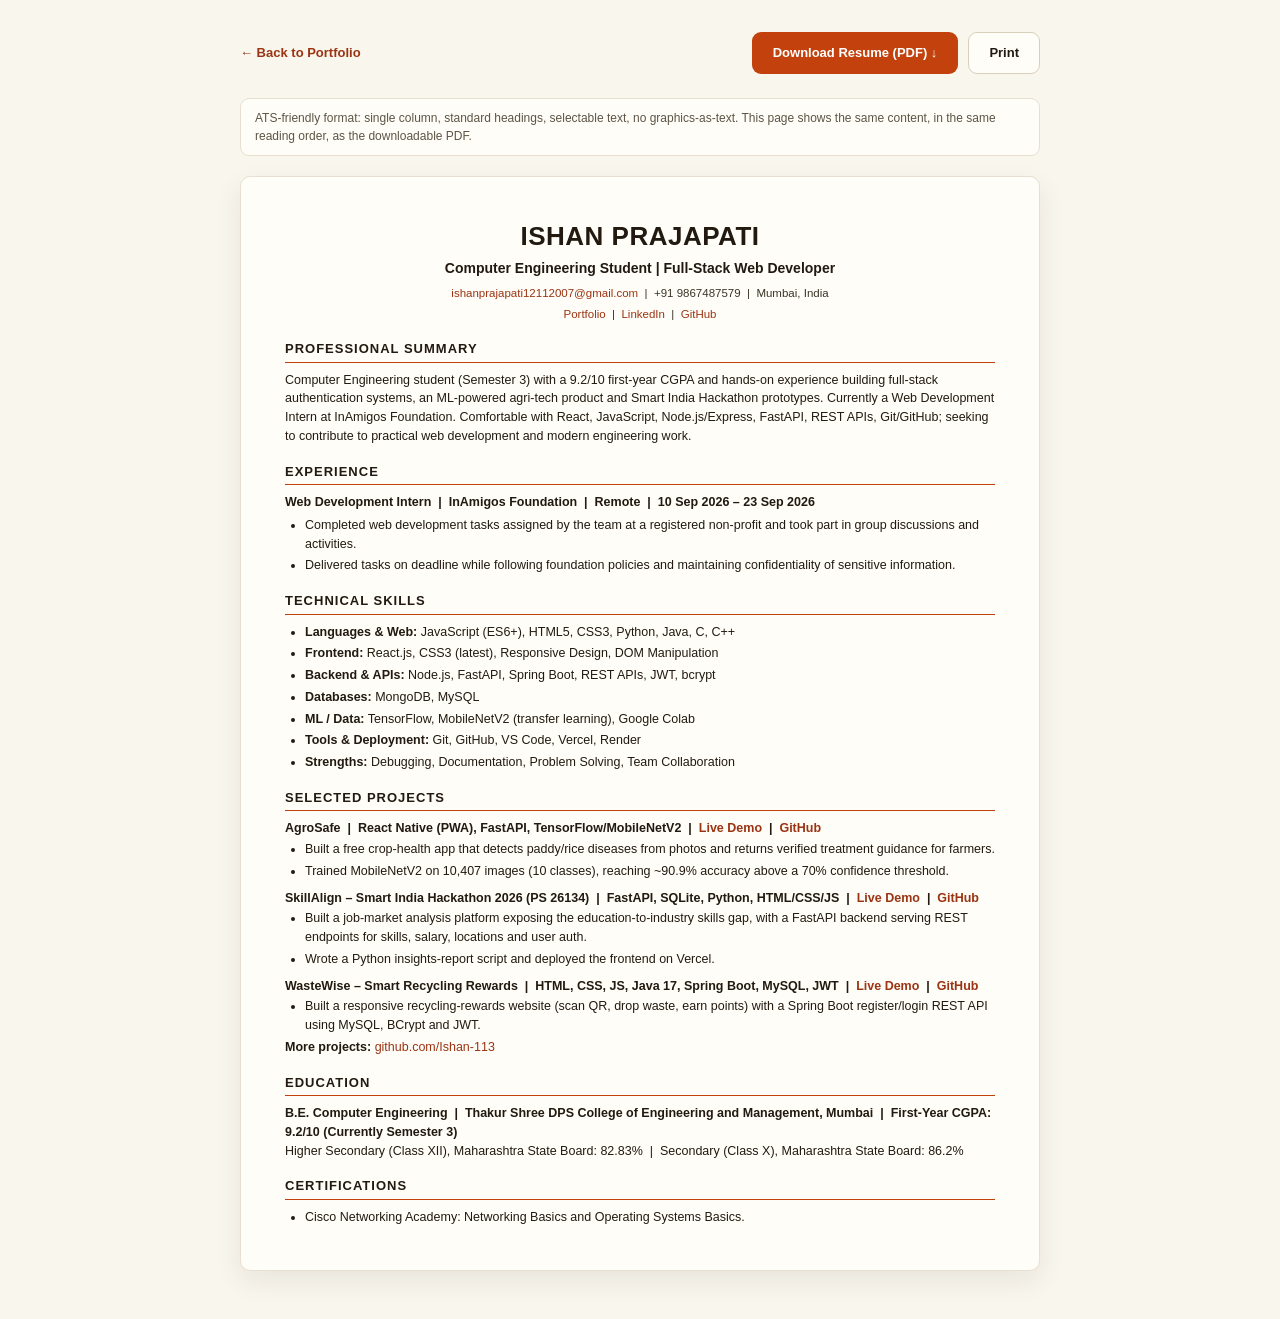
==== commit 1d444b22: "Rewrite resume page to match current PDF, warm paper theme - resume.html now mirrors the real resume" ====
--- a/resume.html
+++ b/resume.html
@@ -10,16 +10,16 @@
   <meta property="og:title" content="Ishan Prajapati — Resume"/>
   <meta property="og:description" content="Computer Engineering student. React, Node.js, FastAPI, Spring Boot. Web Development Intern at InAmigos Foundation."/>
   <meta property="og:url" content="https://portfolio-ishanp.vercel.app/resume.html"/>
-  <meta name="theme-color" content="#080c14"/>
-  <link rel="icon" href="data:image/svg+xml,%3Csvg xmlns='http://www.w3.org/2000/svg' viewBox='0 0 64 64'%3E%3Crect width='64' height='64' rx='12' fill='%23080c14'/%3E%3Ctext x='32' y='42' font-family='Arial,sans-serif' font-size='28' font-weight='bold' fill='%2360a5fa' text-anchor='middle'%3EIP%3C/text%3E%3C/svg%3E"/>
+  <meta name="theme-color" content="#f9f6ee"/>
+  <link rel="icon" href="data:image/svg+xml,%3Csvg xmlns='http://www.w3.org/2000/svg' viewBox='0 0 64 64'%3E%3Crect width='64' height='64' rx='12' fill='%23c2410c'/%3E%3Ctext x='32' y='43' font-family='Arial,sans-serif' font-size='28' font-weight='bold' fill='%23ffffff' text-anchor='middle'%3EIP%3C/text%3E%3C/svg%3E"/>
   <title>Ishan Prajapati — Resume</title>
   <style>
     *, *::before, *::after { margin: 0; padding: 0; box-sizing: border-box; }
 
     body {
-      font-family: Arial, Helvetica, sans-serif;
-      background: #080c14;
-      color: #e2e8f0;
+      font-family: 'DM Sans', Arial, Helvetica, sans-serif;
+      background: #f9f6ee;
+      color: #221a10;
       min-height: 100vh;
       padding: 32px 20px 48px;
       line-height: 1.5;
@@ -31,53 +31,56 @@
       display: flex; align-items: center; justify-content: space-between;
       gap: 12px; flex-wrap: wrap; margin-bottom: 24px;
     }
-    .back-btn { font-size: 13px; color: #60a5fa; text-decoration: none; }
+    .back-btn { font-size: 13px; color: #9a3412; font-weight: 600; text-decoration: none; }
     .back-btn:hover { text-decoration: underline; }
     .actions { display: flex; gap: 10px; flex-wrap: wrap; }
     .btn {
       display: inline-block; font-size: 13px; font-weight: 600;
-      padding: 10px 20px; border-radius: 8px; text-decoration: none;
+      padding: 10px 20px; border-radius: 9px; text-decoration: none;
       cursor: pointer; border: 1px solid transparent; font-family: inherit;
+      transition: all .2s;
     }
-    .btn-download { background: #3b82f6; color: #fff; }
-    .btn-download:hover { background: #60a5fa; }
+    .btn-download { background: #c2410c; color: #fff; }
+    .btn-download:hover { background: #9a3412; transform: translateY(-1px); }
     .btn-print {
-      background: transparent; color: #e2e8f0;
-      border-color: rgba(255,255,255,0.2);
+      background: #fffdf8; color: #221a10;
+      border-color: #d9d0bc;
     }
-    .btn-print:hover { border-color: #3b82f6; }
+    .btn-print:hover { border-color: #221a10; transform: translateY(-1px); }
     .ats-note {
-      font-size: 12px; color: #64748b; margin-bottom: 20px;
-      border: 1px solid rgba(255,255,255,0.08); border-radius: 8px;
-      padding: 10px 14px; background: rgba(255,255,255,0.02);
+      font-size: 12px; color: #5d5546; margin-bottom: 20px;
+      border: 1px solid #e7e0d1; border-radius: 9px;
+      padding: 10px 14px; background: #fffdf8;
     }
 
     /* ── The resume paper: single column, ATS-readable ── */
     .paper {
-      background: #fff; color: #111;
-      border-radius: 8px; padding: 40px 44px;
+      background: #fffdf8; color: #221a10;
+      border: 1px solid #e7e0d1;
+      border-radius: 10px; padding: 40px 44px;
+      box-shadow: 0 10px 28px rgba(34,26,16,.08);
       font-size: 13px; line-height: 1.5;
     }
-    .paper a { color: #1d4ed8; text-decoration: none; }
+    .paper a { color: #9a3412; text-decoration: none; }
     .paper a:hover { text-decoration: underline; }
     .r-name {
       font-size: 26px; font-weight: 700; text-align: center;
-      letter-spacing: 0.5px; color: #111; margin-bottom: 2px;
+      letter-spacing: 0.5px; color: #221a10; margin-bottom: 2px;
     }
     .r-tag {
       text-align: center; font-size: 14px; font-weight: 700;
-      color: #111; margin-bottom: 6px;
+      color: #221a10; margin-bottom: 6px;
     }
-    .r-contact { text-align: center; font-size: 11.5px; color: #333; margin-bottom: 4px; }
+    .r-contact { text-align: center; font-size: 11.5px; color: #3a3427; margin-bottom: 4px; }
     .r-contact:last-of-type { margin-bottom: 0; }
     .r-section { margin-top: 16px; }
     .r-section > h2 {
       font-size: 13px; font-weight: 700; letter-spacing: 1px;
-      text-transform: uppercase; color: #111;
-      border-bottom: 1.5px solid #1d4ed8;
+      text-transform: uppercase; color: #221a10;
+      border-bottom: 1.5px solid #c2410c;
       padding-bottom: 3px; margin-bottom: 8px;
     }
-    .r-section p, .r-section li { font-size: 12.5px; color: #111; }
+    .r-section p, .r-section li { font-size: 12.5px; color: #221a10; }
     .r-section ul { list-style: disc; padding-left: 20px; }
     .r-section li { margin-bottom: 3px; }
     .r-job { font-size: 12.5px; font-weight: 700; margin-bottom: 4px; }
@@ -86,7 +89,7 @@
 
     @media (max-width: 640px) {
       body { padding: 20px 10px 40px; }
-      .paper { padding: 24px 18px; border-radius: 6px; }
+      .paper { padding: 24px 18px; border-radius: 8px; }
       .r-name { font-size: 21px; }
       .topbar { flex-direction: column; align-items: stretch; }
       .actions { flex-direction: column; }
@@ -97,7 +100,7 @@
       body { background: #fff; padding: 0; }
       .topbar, .ats-note { display: none !important; }
       .page { max-width: 100%; }
-      .paper { border-radius: 0; padding: 0; font-size: 11px; }
+      .paper { border: none; box-shadow: none; border-radius: 0; padding: 0; font-size: 11px; }
       .r-name { font-size: 20px; }
       .r-section p, .r-section li, .r-job, .r-proj { font-size: 10.5px; }
       .r-section { margin-top: 10px; }
@@ -108,103 +111,81 @@
 <body>
   <div class="page">
     <div class="topbar">
-      <a href="index.html" class="back-btn">← Back to Portfolio</a>
+      <a href="index.html" class="back-btn">&#8592; Back to Portfolio</a>
       <div class="actions">
-        <a class="btn btn-download" href="assets/Ishan_Prajapati_Resume.pdf" download="Ishan_Prajapati_Resume.pdf">Download Resume (PDF) ↓</a>
+        <a class="btn btn-download" href="assets/Ishan_Prajapati_Resume.pdf" download="Ishan_Prajapati_Resume.pdf">Download Resume (PDF) &#8595;</a>
         <button class="btn btn-print" onclick="window.print()">Print</button>
       </div>
     </div>
-    <p class="ats-note">ATS-friendly format: single column, standard headings, selectable text, no graphics-as-text. The downloadable PDF contains the same content in the same reading order.</p>
+    <p class="ats-note">ATS-friendly format: single column, standard headings, selectable text, no graphics-as-text. This page shows the same content, in the same reading order, as the downloadable PDF.</p>
 
     <main class="paper" aria-label="Resume of Ishan Prajapati">
       <h1 class="r-name">ISHAN PRAJAPATI</h1>
-      <p class="r-tag">Computer Engineering Student</p>
-      <p class="r-contact">Mumbai, India | <a href="mailto:ishanprajapati12112007@gmail.com">ishanprajapati12112007@gmail.com</a> | +91 9867487579</p>
-      <p class="r-contact"><a href="https://portfolio-ishanp.vercel.app/">portfolio-ishanp.vercel.app</a> | <a href="https://linkedin.com/in/ishan-prajapati-607b953b5">linkedin.com/in/ishan-prajapati-607b953b5</a> | <a href="https://github.com/Ishan-113">github.com/Ishan-113</a></p>
+      <p class="r-tag">Computer Engineering Student | Full-Stack Web Developer</p>
+      <p class="r-contact"><a href="mailto:ishanprajapati12112007@gmail.com">ishanprajapati12112007@gmail.com</a> &nbsp;|&nbsp; +91 9867487579 &nbsp;|&nbsp; Mumbai, India</p>
+      <p class="r-contact"><a href="https://portfolio-ishanp.vercel.app/">Portfolio</a> &nbsp;|&nbsp; <a href="https://linkedin.com/in/ishan-prajapati-607b953b5">LinkedIn</a> &nbsp;|&nbsp; <a href="https://github.com/Ishan-113">GitHub</a></p>
 
       <section class="r-section" aria-label="Professional summary">
         <h2>Professional Summary</h2>
-        <p>Computer Engineering student (Semester 3, first-year CGPA 9.2/10) with hands-on experience building full-stack authentication systems, an ML-powered agri-tech product, Smart India Hackathon and hackathon prototypes, and authorized cybersecurity lab projects. Web Development Intern at InAmigos Foundation (Sep 2026). Comfortable with React, JavaScript, Node.js/Express, FastAPI, REST APIs, Git/GitHub and security tools in Kali Linux.</p>
+        <p>Computer Engineering student (Semester 3) with a 9.2/10 first-year CGPA and hands-on experience building full-stack authentication systems, an ML-powered agri-tech product and Smart India Hackathon prototypes. Currently a Web Development Intern at InAmigos Foundation. Comfortable with React, JavaScript, Node.js/Express, FastAPI, REST APIs, Git/GitHub; seeking to contribute to practical web development and modern engineering work.</p>
       </section>
 
       <section class="r-section" aria-label="Experience">
         <h2>Experience</h2>
-        <p class="r-job">Web Development Intern | InAmigos Foundation (registered non-profit), Remote | 10 Sep 2026 – 23 Sep 2026</p>
+        <p class="r-job">Web Development Intern &nbsp;|&nbsp; InAmigos Foundation &nbsp;|&nbsp; Remote &nbsp;|&nbsp; 10 Sep 2026 &#8211; 23 Sep 2026</p>
         <ul>
-          <li>Selected for a remote web development internship; completed assigned web development tasks on deadline, took part in team discussions and activities, and followed foundation policies including confidentiality of sensitive information.</li>
-          <li>Recognized with a Certificate of Appreciation for dedicated efforts and received a Letter of Recommendation from the Founder and CEO.</li>
+          <li>Completed web development tasks assigned by the team at a registered non-profit and took part in group discussions and activities.</li>
+          <li>Delivered tasks on deadline while following foundation policies and maintaining confidentiality of sensitive information.</li>
         </ul>
       </section>
 
       <section class="r-section" aria-label="Technical skills">
         <h2>Technical Skills</h2>
-        <p><strong>Languages and Web:</strong> JavaScript (ES6+), HTML5, CSS3, Python, Java, C, C++<br/>
-        <strong>Frontend:</strong> React.js, Tailwind CSS, Responsive Design, DOM Manipulation<br/>
-        <strong>Backend and APIs:</strong> Node.js, Express.js, FastAPI, Spring Boot, REST APIs, JWT, bcrypt<br/>
-        <strong>Databases:</strong> MongoDB, MySQL, SQLite<br/>
-        <strong>ML / Data:</strong> TensorFlow, MobileNetV2 (transfer learning), Google Colab<br/>
-        <strong>Tools and Deployment:</strong> Git, GitHub, VS Code, Vercel, Render<br/>
-        <strong>Cybersecurity:</strong> Kali Linux, Nmap, Burp Suite, Metasploit, John the Ripper</p>
+        <ul>
+          <li><strong>Languages &amp; Web:</strong> JavaScript (ES6+), HTML5, CSS3, Python, Java, C, C++</li>
+          <li><strong>Frontend:</strong> React.js, CSS3 (latest), Responsive Design, DOM Manipulation</li>
+          <li><strong>Backend &amp; APIs:</strong> Node.js, FastAPI, Spring Boot, REST APIs, JWT, bcrypt</li>
+          <li><strong>Databases:</strong> MongoDB, MySQL</li>
+          <li><strong>ML / Data:</strong> TensorFlow, MobileNetV2 (transfer learning), Google Colab</li>
+          <li><strong>Tools &amp; Deployment:</strong> Git, GitHub, VS Code, Vercel, Render</li>
+          <li><strong>Strengths:</strong> Debugging, Documentation, Problem Solving, Team Collaboration</li>
+        </ul>
       </section>
 
       <section class="r-section" aria-label="Selected projects">
         <h2>Selected Projects</h2>
 
-        <p class="r-proj">AgroSafe – Crop Health App | React, FastAPI, TensorFlow/MobileNetV2 | <a href="https://agrosafe-tawny.vercel.app">Live Demo</a> | <a href="https://github.com/Ishan-113/AGROSAFE">GitHub</a></p>
+        <p class="r-proj">AgroSafe &nbsp;|&nbsp; React Native (PWA), FastAPI, TensorFlow/MobileNetV2 &nbsp;|&nbsp; <a href="https://agrosafe-tawny.vercel.app" target="_blank" rel="noopener">Live Demo</a> &nbsp;|&nbsp; <a href="https://github.com/Ishan-113/AGROSAFE" target="_blank" rel="noopener">GitHub</a></p>
         <ul>
-          <li>Detects paddy/rice diseases from leaf photos and returns treatment guidance from a curated prescription library.</li>
-          <li>Trained MobileNetV2 on the 10,407-image Paddy Doctor dataset (10 classes); serves predictions above a 70% confidence threshold with Green/Yellow/Red indicators.</li>
+          <li>Built a free crop-health app that detects paddy/rice diseases from photos and returns verified treatment guidance for farmers.</li>
+          <li>Trained MobileNetV2 on 10,407 images (10 classes), reaching ~90.9% accuracy above a 70% confidence threshold.</li>
         </ul>
 
-        <p class="r-proj">SkillAlign – Smart India Hackathon 2026 (PS 26134) | FastAPI, SQLite, Python, HTML/CSS/JS | <a href="https://skill-align-nu.vercel.app">Live Demo</a> | <a href="https://github.com/Ishan-113/SkillAlign">GitHub</a></p>
+        <p class="r-proj">SkillAlign &#8211; Smart India Hackathon 2026 (PS 26134) &nbsp;|&nbsp; FastAPI, SQLite, Python, HTML/CSS/JS &nbsp;|&nbsp; <a href="https://skill-align-nu.vercel.app" target="_blank" rel="noopener">Live Demo</a> &nbsp;|&nbsp; <a href="https://github.com/Ishan-113/SkillAlign" target="_blank" rel="noopener">GitHub</a></p>
         <ul>
-          <li>Job-market analysis platform exposing the gap between education and industry skills; FastAPI REST endpoints for skills, experience, salary, locations, insights and auth.</li>
-          <li>Wrote a Python analysis script generating an insights report from a job-postings dataset; built and deployed the frontend on Vercel.</li>
+          <li>Built a job-market analysis platform exposing the education-to-industry skills gap, with a FastAPI backend serving REST endpoints for skills, salary, locations and user auth.</li>
+          <li>Wrote a Python insights-report script and deployed the frontend on Vercel.</li>
         </ul>
 
-        <p class="r-proj">Artify – Digital Art Platform | Node.js, Express, SQLite (libSQL), JWT | <a href="https://artify-5g0q.onrender.com">Live Demo</a> | <a href="https://github.com/Ishan-113/Artify">GitHub</a></p>
+        <p class="r-proj">WasteWise &#8211; Smart Recycling Rewards &nbsp;|&nbsp; HTML, CSS, JS, Java 17, Spring Boot, MySQL, JWT &nbsp;|&nbsp; <a href="https://wastewise-nine-bay.vercel.app/index.html" target="_blank" rel="noopener">Live Demo</a> &nbsp;|&nbsp; <a href="https://github.com/Ishan-113/Wastewise" target="_blank" rel="noopener">GitHub</a></p>
         <ul>
-          <li>Full-stack creative platform with Express REST backend, bcrypt password hashing and JWT authentication; searchable gallery, category filters and artist portfolios; deployed on Render.</li>
+          <li>Built a responsive recycling-rewards website (scan QR, drop waste, earn points) with a Spring Boot register/login REST API using MySQL, BCrypt and JWT.</li>
         </ul>
 
-        <p class="r-proj">Secure Login App | React, Tailwind CSS, Node.js, Express, MongoDB, JWT | <a href="https://secure-login-app-teal.vercel.app">Live Demo</a> | <a href="https://github.com/Ishan-113/secure-login-app">GitHub</a></p>
-        <ul>
-          <li>Registration, login, logout and protected dashboard; bcryptjs hashing with JWT-protected routes; React frontend on Vercel with Express/MongoDB API on Render.</li>
-        </ul>
-
-        <p class="r-proj">InternGuard AI – Internship Email Risk Analyzer | HTML, CSS, Vanilla JS | <a href="https://internguard-ai.vercel.app">Live Demo</a> | <a href="https://github.com/Ishan-113/internguard-ai">GitHub</a></p>
-        <ul>
-          <li>Client-side tool scoring internship offer emails 0–100 with red flags, trust signals, next steps and a verification reply template; scan history in localStorage.</li>
-        </ul>
-
-        <p class="r-proj">WasteWise – Smart Recycling Rewards | HTML/CSS/JS, Java 17, Spring Boot, MySQL, JWT | <a href="https://wastewise-nine-bay.vercel.app/index.html">Live Site</a> | <a href="https://github.com/Ishan-113/Wastewise">GitHub</a></p>
-        <ul>
-          <li>Responsive recycling-rewards site plus a register/login REST API in Spring Boot with MySQL, BCrypt hashing and JWT (API documented for local run).</li>
-        </ul>
-
-        <p class="r-proj">ALETHEIA – Misinformation Defense Engine (team hackathon prototype) | JavaScript, REST APIs, SSE, SHA-256</p>
-        <ul>
-          <li>Collaborated on a real-time verification workflow prototype: claim streaming, risk scoring, evidence reports and SHA-256-linked records.</li>
-        </ul>
-
-        <p><strong>Additional projects:</strong> InnoVate E-Cell challenge dashboard (React, Apps Script) | GoT Lore Map | Expense Tracker (localStorage) | Weather App (OpenWeatherMap API) | Blackjack</p>
-      </section>
-
-      <section class="r-section" aria-label="Cybersecurity lab">
-        <h2>Cybersecurity Lab and Public Writeups</h2>
-        <p>Authorized practice only: Kali Linux lab on VMware with Metasploitable2 and DVWA; TryHackMe and Hack The Box environments. Enumeration, web vulnerabilities, hash cracking, controlled exploitation and privilege-escalation workflows, documented in public writeups: <a href="https://github.com/Ishan-113/pentest-writeups">github.com/Ishan-113/pentest-writeups</a></p>
+        <p><strong>More projects:</strong> <a href="https://github.com/Ishan-113?tab=repositories" target="_blank" rel="noopener">github.com/Ishan-113</a></p>
       </section>
 
       <section class="r-section" aria-label="Education">
         <h2>Education</h2>
-        <p><strong>B.E. Computer Engineering</strong>, Thakur Shree DPS College of Engineering and Management, Mumbai – First-Year CGPA 9.2/10, currently enrolled (Semester 3)<br/>
-        <strong>Higher Secondary (Class XII)</strong>, Maharashtra State Board – 82.83% | <strong>Secondary (Class X)</strong> – 86.2%</p>
+        <p><strong>B.E. Computer Engineering &nbsp;|&nbsp; Thakur Shree DPS College of Engineering and Management, Mumbai &nbsp;|&nbsp; First-Year CGPA: 9.2/10 (Currently Semester 3)</strong></p>
+        <p>Higher Secondary (Class XII), Maharashtra State Board: 82.83% &nbsp;|&nbsp; Secondary (Class X), Maharashtra State Board: 86.2%</p>
       </section>
 
       <section class="r-section" aria-label="Certifications">
-        <h2>Certifications and Achievements</h2>
-        <p>Cisco Networking Academy: Introduction to Cybersecurity, Networking Basics, Operating Systems Basics (verified Credly badges).<br/>
-        InAmigos Foundation: Certificate of Internship and Certificate of Appreciation (Sep 2026).</p>
+        <h2>Certifications</h2>
+        <ul>
+          <li>Cisco Networking Academy: Networking Basics and Operating Systems Basics.</li>
+        </ul>
       </section>
     </main>
   </div>
